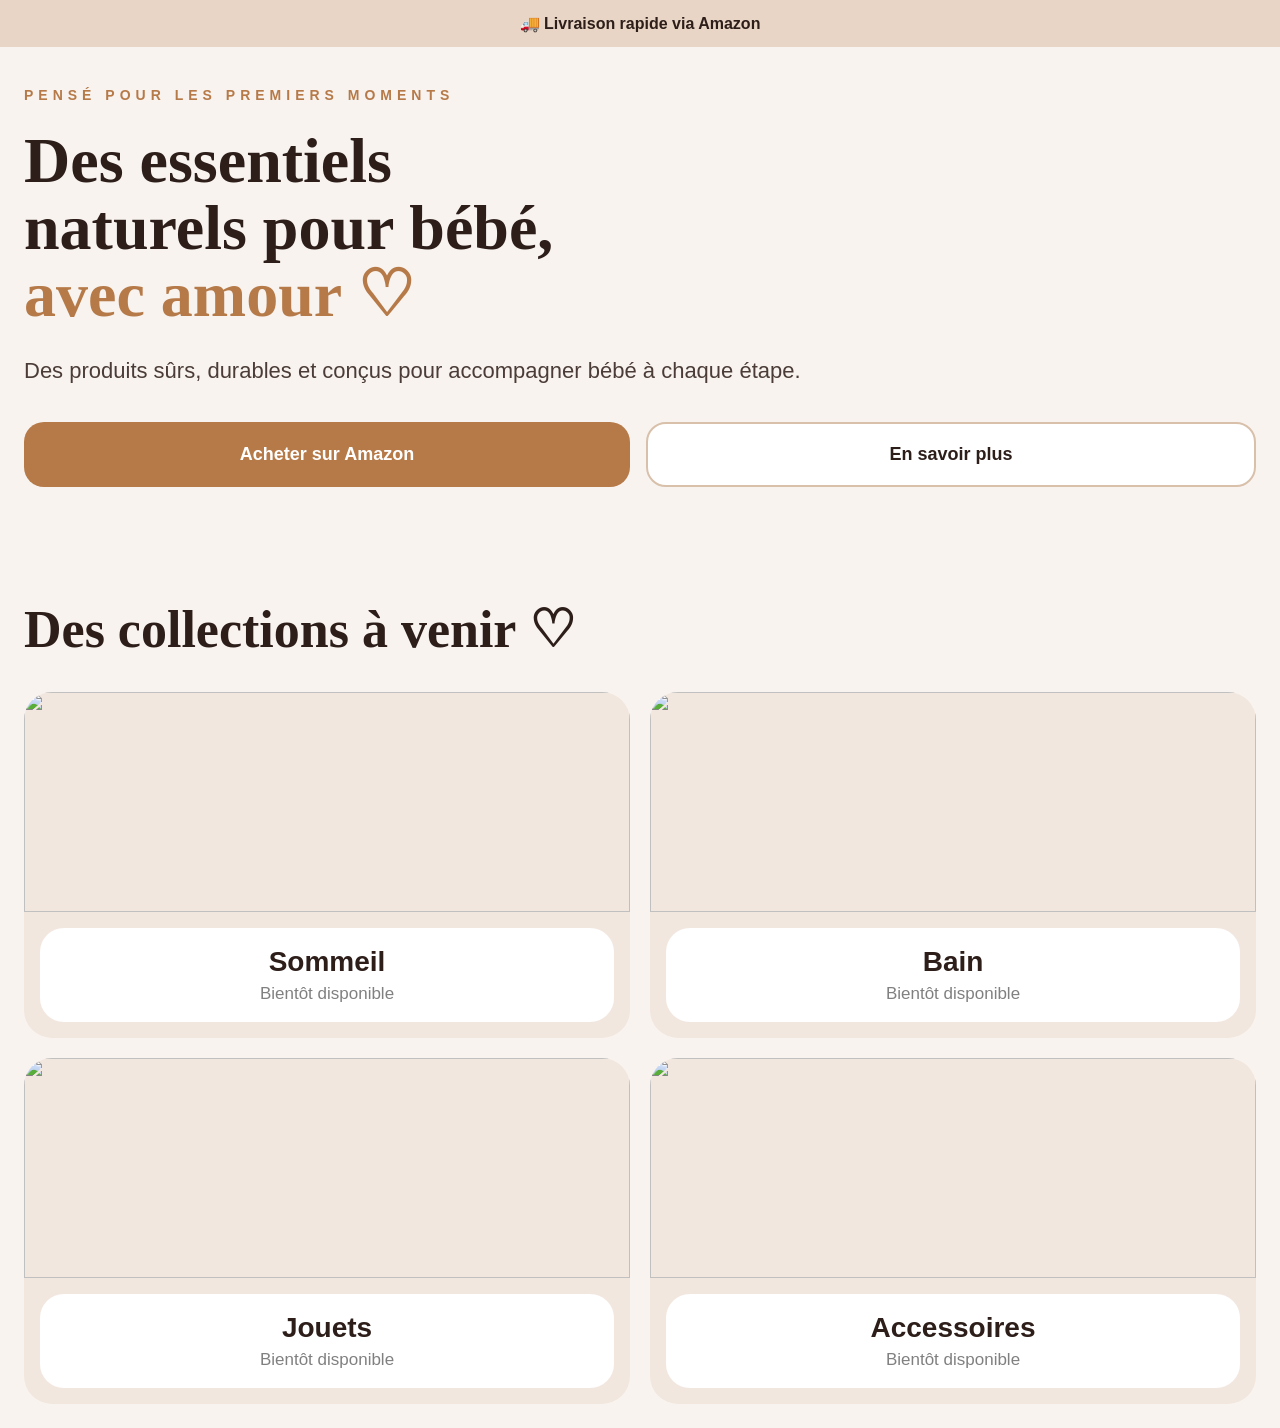
==== index.html @ ac050f86 "Add files via upload" ====
<!DOCTYPE html>
<html lang="fr">
<head>
  <meta charset="UTF-8" />
  <meta name="viewport" content="width=device-width, initial-scale=1.0"/>
  <title>Amas Baby</title>
  <link rel="stylesheet" href="style.css">
</head>

<body>

<div class="topbar">
  🚚 Livraison rapide via Amazon
</div>

<section class="hero">

  <p class="subtitle">
    PENSÉ POUR LES PREMIERS MOMENTS
  </p>

  <h1>
    Des essentiels<br>
    naturels pour bébé,<br>
    <span>avec amour ♡</span>
  </h1>

  <p class="description">
    Des produits sûrs, durables et conçus pour accompagner bébé à chaque étape.
  </p>

  <div class="buttons">
    <button class="primary">
      Acheter sur Amazon
    </button>

    <button class="secondary">
      En savoir plus
    </button>
  </div>

</section>

<section class="collections">

  <h2>Des collections à venir ♡</h2>

  <div class="grid">

    <div class="card">
      <img src="https://images.unsplash.com/photo-1515488042361-ee00e0ddd4e4?q=80&w=1200&auto=format&fit=crop">
      <div class="overlay">
        <h3>Sommeil</h3>
        <p>Bientôt disponible</p>
      </div>
    </div>

    <div class="card">
      <img src="https://images.unsplash.com/photo-1515377905703-c4788e51af15?q=80&w=1200&auto=format&fit=crop">
      <div class="overlay">
        <h3>Bain</h3>
        <p>Bientôt disponible</p>
      </div>
    </div>

    <div class="card">
      <img src="https://images.unsplash.com/photo-1545558014-8692077e9b5c?q=80&w=1200&auto=format&fit=crop">
      <div class="overlay">
        <h3>Jouets</h3>
        <p>Bientôt disponible</p>
      </div>
    </div>

    <div class="card">
      <img src="https://images.unsplash.com/photo-1522771930-78848d9293e8?q=80&w=1200&auto=format&fit=crop">
      <div class="overlay">
        <h3>Accessoires</h3>
        <p>Bientôt disponible</p>
      </div>
    </div>

  </div>

</section>

<script src="script.js"></script>

</body>
</html>
---- style.css ----
*{
  margin:0;
  padding:0;
  box-sizing:border-box;
}

body{
  background:#f8f3ef;
  color:#2d1e1a;
  font-family:Arial, sans-serif;
}

.topbar{
  background:#e8d5c5;
  text-align:center;
  padding:14px;
  font-size:16px;
  font-weight:600;
}

.hero{
  padding:40px 24px;
}

.subtitle{
  letter-spacing:5px;
  color:#b67a49;
  font-size:14px;
  font-weight:700;
  margin-bottom:24px;
}

h1{
  font-family:Georgia, serif;
  font-size:64px;
  line-height:1.05;
  margin-bottom:24px;
}

h1 span{
  color:#b67a49;
}

.description{
  font-size:22px;
  line-height:1.6;
  margin-bottom:34px;
  color:#4b3c37;
}

.buttons{
  display:flex;
  gap:16px;
  margin-bottom:50px;
}

button{
  flex:1;
  padding:20px;
  border:none;
  border-radius:20px;
  font-size:18px;
  font-weight:700;
}

.primary{
  background:#b67a49;
  color:white;
}

.secondary{
  background:white;
  border:2px solid #d8c0ab;
  color:#2d1e1a;
}

.collections{
  padding:24px;
}

.collections h2{
  font-family:Georgia, serif;
  font-size:52px;
  line-height:1.1;
  margin-bottom:34px;
}

.grid{
  display:grid;
  grid-template-columns:1fr 1fr;
  gap:20px;
}

.card{
  background:#f2e7df;
  border-radius:28px;
  overflow:hidden;
}

.card img{
  width:100%;
  height:220px;
  object-fit:cover;
  display:block;
}

.overlay{
  background:white;
  margin:16px;
  border-radius:24px;
  padding:18px;
  text-align:center;
}

.overlay h3{
  font-size:28px;
  margin-bottom:6px;
}

.overlay p{
  color:gray;
  font-size:17px;
}

@media(max-width:768px){

  h1{
    font-size:48px;
  }

  .collections h2{
    font-size:42px;
  }

  .description{
    font-size:18px;
  }

  .card img{
    height:170px;
  }

  .overlay h3{
    font-size:22px;
  }

}
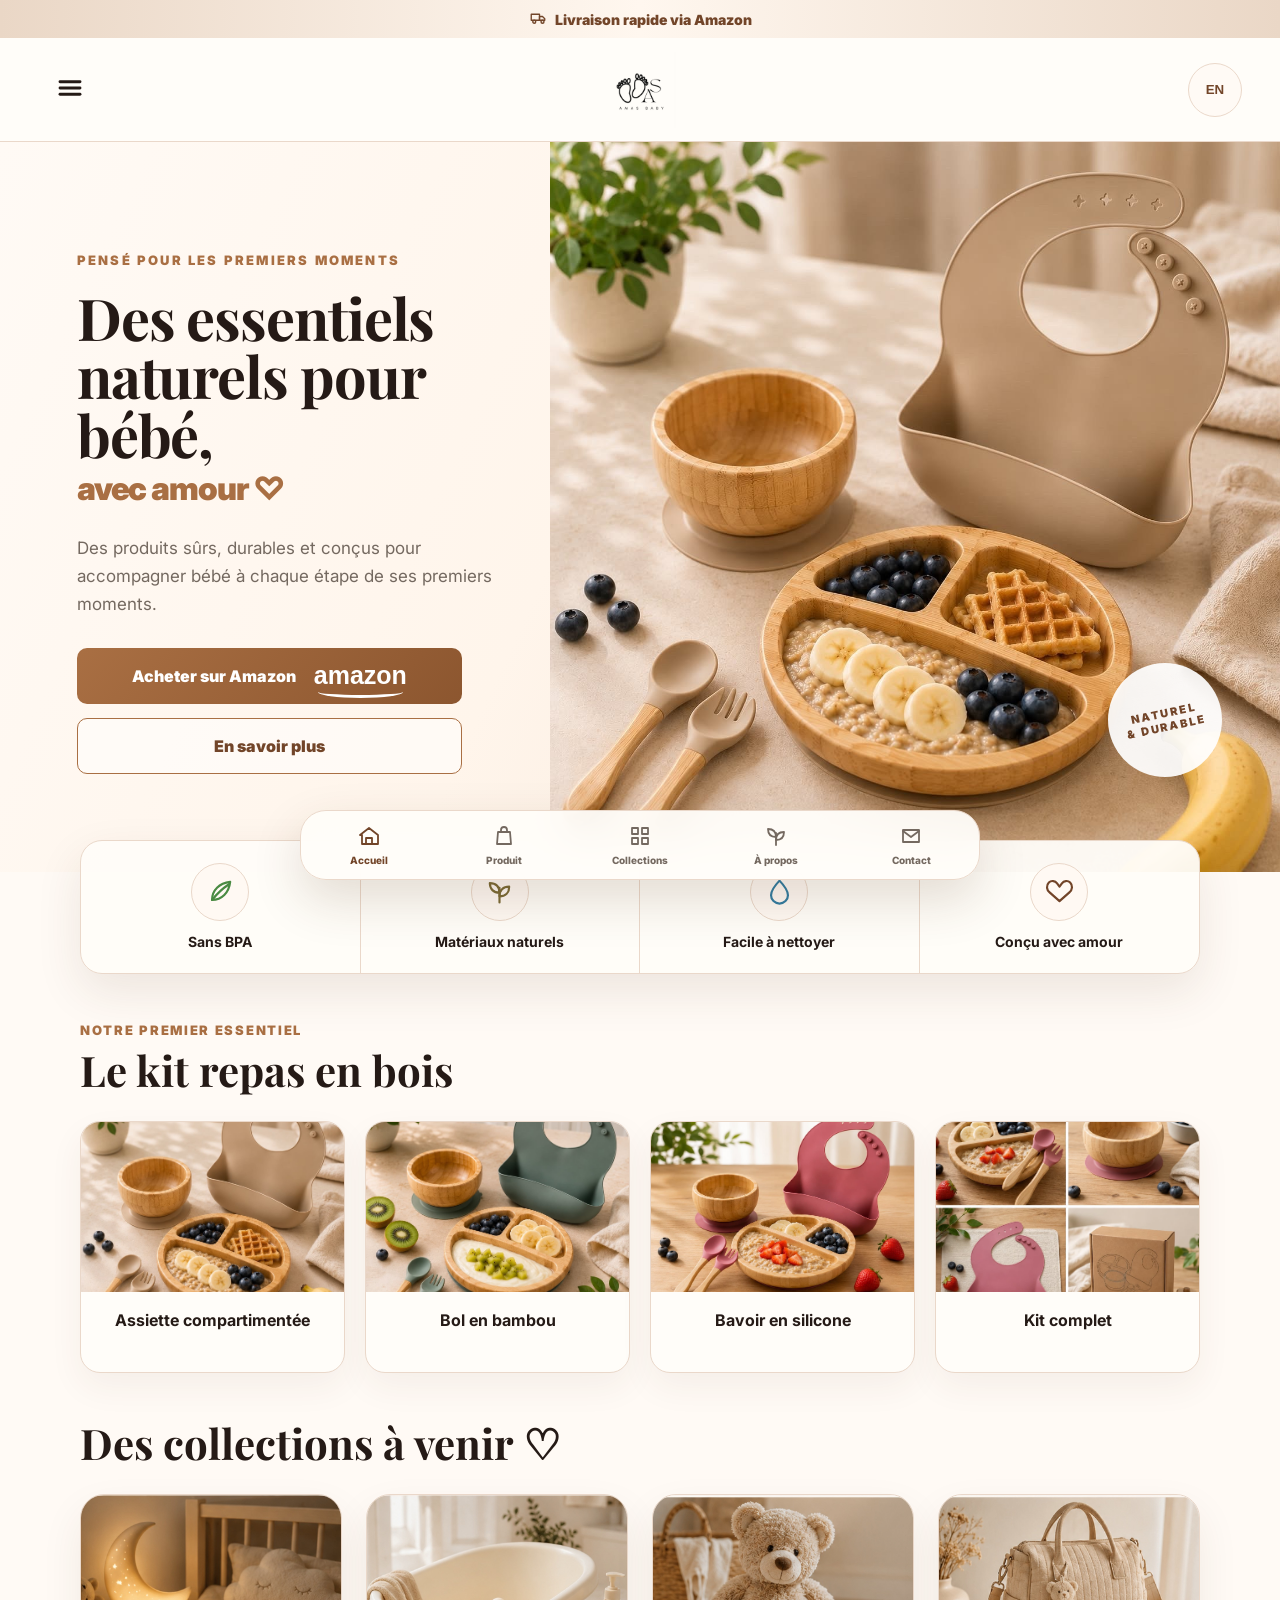
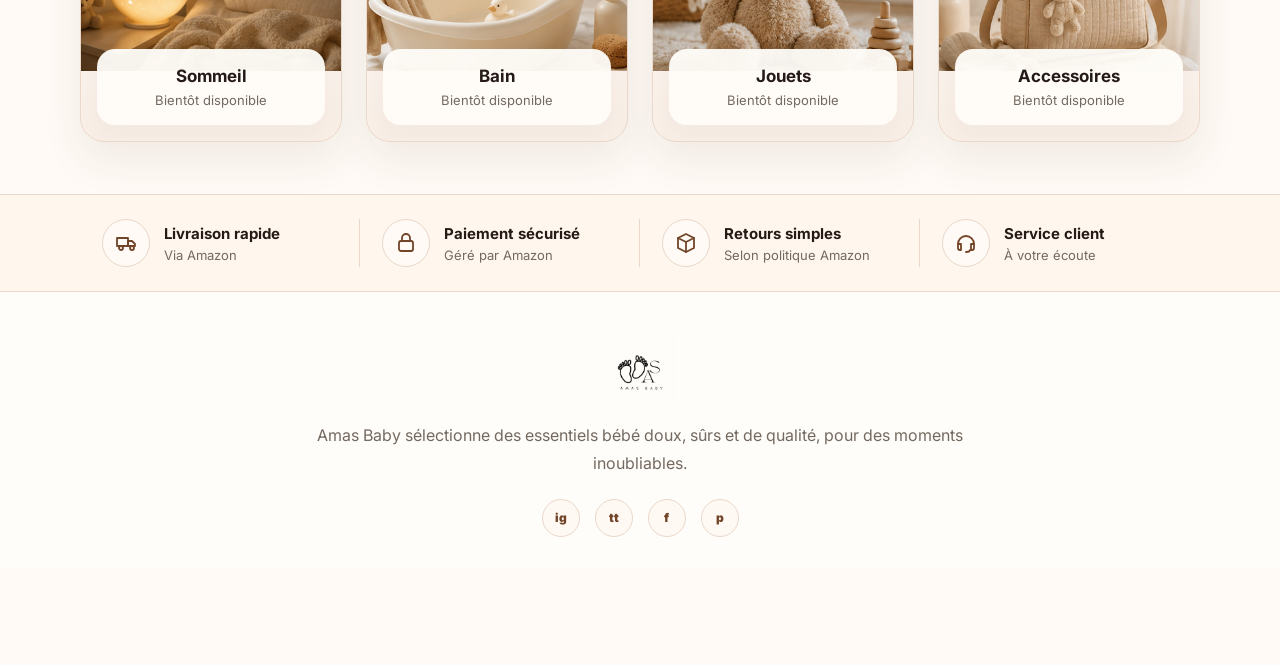
==== commit bc995aa4: "Add files via upload" ====
--- a/index.html
+++ b/index.html
@@ -2,88 +2,169 @@
 <html lang="fr">
 <head>
   <meta charset="UTF-8" />
-  <meta name="viewport" content="width=device-width, initial-scale=1.0"/>
-  <title>Amas Baby</title>
-  <link rel="stylesheet" href="style.css">
+  <meta name="viewport" content="width=device-width, initial-scale=1.0" />
+  <title>Amas Baby | Essentiels bébé naturels</title>
+  <meta name="description" content="Amas Baby sélectionne des essentiels bébé doux, sûrs et de qualité." />
+  <link rel="stylesheet" href="style.css" />
 </head>
+<body id="home">
 
-<body>
+  <div class="announcement">
+    <span class="lineIcon" aria-hidden="true">
+      <svg viewBox="0 0 24 24"><path d="M3 7h11v8H3z"/><path d="M14 10h4l3 3v2h-7z"/><circle cx="7" cy="17" r="2"/><circle cx="18" cy="17" r="2"/></svg>
+    </span>
+    Livraison rapide via Amazon
+  </div>
 
-<div class="topbar">
-  🚚 Livraison rapide via Amazon
-</div>
-
-<section class="hero">
-
-  <p class="subtitle">
-    PENSÉ POUR LES PREMIERS MOMENTS
-  </p>
-
-  <h1>
-    Des essentiels<br>
-    naturels pour bébé,<br>
-    <span>avec amour ♡</span>
-  </h1>
-
-  <p class="description">
-    Des produits sûrs, durables et conçus pour accompagner bébé à chaque étape.
-  </p>
-
-  <div class="buttons">
-    <button class="primary">
-      Acheter sur Amazon
+  <header class="siteHeader">
+    <button class="menuBtn" aria-label="Menu">
+      <svg viewBox="0 0 24 24"><path d="M4 7h16"/><path d="M4 12h16"/><path d="M4 17h16"/></svg>
     </button>
 
-    <button class="secondary">
-      En savoir plus
-    </button>
-  </div>
+    <a href="#home" class="logoLink" aria-label="Amas Baby accueil">
+      <img src="logo.png" alt="Amas Baby" />
+    </a>
 
-</section>
+    <button class="langBtn" type="button">EN</button>
+  </header>
 
-<section class="collections">
+  <main>
+    <section class="hero">
+      <div class="heroCopy">
+        <p class="eyebrow">Pensé pour les premiers moments</p>
+        <h1>Des essentiels<br>naturels pour bébé,<br><span>avec amour ♡</span></h1>
+        <p class="heroText">Des produits sûrs, durables et conçus pour accompagner bébé à chaque étape de ses premiers moments.</p>
 
-  <h2>Des collections à venir ♡</h2>
+        <div class="actions">
+          <a class="amazonBtn" href="https://www.amazon.ca/" target="_blank" rel="noreferrer">
+            <span>Acheter sur Amazon</span>
+            <span class="amazonWord">amazon</span>
+          </a>
+          <a class="outlineBtn" href="#collections">En savoir plus</a>
+        </div>
+      </div>
 
-  <div class="grid">
+      <div class="heroImage">
+        <img src="hero.jpg" alt="Kit repas bébé naturel" />
+        <div class="badge">Naturel<br>& Durable</div>
+      </div>
+    </section>
 
-    <div class="card">
-      <img src="https://images.unsplash.com/photo-1515488042361-ee00e0ddd4e4?q=80&w=1200&auto=format&fit=crop">
-      <div class="overlay">
-        <h3>Sommeil</h3>
-        <p>Bientôt disponible</p>
+    <section class="features" aria-label="Avantages">
+      <article>
+        <span class="roundIcon leaf"><svg viewBox="0 0 24 24"><path d="M20 4C11 5 5 11 5 19c8 0 14-6 15-15Z"/><path d="M5 19c4-5 8-9 14-13"/></svg></span>
+        <strong>Sans BPA</strong>
+      </article>
+      <article>
+        <span class="roundIcon sprout"><svg viewBox="0 0 24 24"><path d="M12 21V9"/><path d="M12 13c-5 0-8-3-8-8 5 0 8 3 8 8Z"/><path d="M12 16c5 0 8-3 8-8-5 0-8 3-8 8Z"/></svg></span>
+        <strong>Matériaux naturels</strong>
+      </article>
+      <article>
+        <span class="roundIcon drop"><svg viewBox="0 0 24 24"><path d="M12 3s7 7.4 7 12a7 7 0 1 1-14 0c0-4.6 7-12 7-12Z"/></svg></span>
+        <strong>Facile à nettoyer</strong>
+      </article>
+      <article>
+        <span class="roundIcon heart"><svg viewBox="0 0 24 24"><path d="M20.8 4.6c-2-2-5.2-1.5-6.8.7L12 8l-2-2.7c-1.6-2.2-4.8-2.7-6.8-.7-2.3 2.3-2 6 .6 8.1L12 20l8.2-7.3c2.6-2.2 2.9-5.8.6-8.1Z"/></svg></span>
+        <strong>Conçu avec amour</strong>
+      </article>
+    </section>
+
+    <section id="product" class="productSection">
+      <p class="sectionKicker">Notre premier essentiel</p>
+      <h2>Le kit repas en bois</h2>
+
+      <div class="productRail">
+        <article class="productCard">
+          <img src="product-plate.jpg" alt="Assiette compartimentée" />
+          <h3>Assiette compartimentée</h3>
+        </article>
+        <article class="productCard">
+          <img src="product-bowl.jpg" alt="Bol en bambou" />
+          <h3>Bol en bambou</h3>
+        </article>
+        <article class="productCard">
+          <img src="product-bib.jpg" alt="Bavoir en silicone" />
+          <h3>Bavoir en silicone</h3>
+        </article>
+        <article class="productCard">
+          <img src="product-kit.jpg" alt="Kit complet" />
+          <h3>Kit complet</h3>
+        </article>
       </div>
-    </div>
+    </section>
 
-    <div class="card">
-      <img src="https://images.unsplash.com/photo-1515377905703-c4788e51af15?q=80&w=1200&auto=format&fit=crop">
-      <div class="overlay">
-        <h3>Bain</h3>
-        <p>Bientôt disponible</p>
+    <section id="collections" class="collections">
+      <h2>Des collections à venir ♡</h2>
+
+      <div class="collectionGrid">
+        <article class="collectionCard">
+          <img src="collection-sleep.jpg" alt="Collection sommeil" />
+          <div class="collectionLabel">
+            <h3>Sommeil</h3>
+            <p>Bientôt disponible</p>
+          </div>
+        </article>
+
+        <article class="collectionCard">
+          <img src="collection-bath.jpg" alt="Collection bain" />
+          <div class="collectionLabel">
+            <h3>Bain</h3>
+            <p>Bientôt disponible</p>
+          </div>
+        </article>
+
+        <article class="collectionCard">
+          <img src="collection-toys.jpg" alt="Collection jouets" />
+          <div class="collectionLabel">
+            <h3>Jouets</h3>
+            <p>Bientôt disponible</p>
+          </div>
+        </article>
+
+        <article class="collectionCard">
+          <img src="collection-accessories.jpg" alt="Collection accessoires" />
+          <div class="collectionLabel">
+            <h3>Accessoires</h3>
+            <p>Bientôt disponible</p>
+          </div>
+        </article>
       </div>
-    </div>
+    </section>
 
-    <div class="card">
-      <img src="https://images.unsplash.com/photo-1545558014-8692077e9b5c?q=80&w=1200&auto=format&fit=crop">
-      <div class="overlay">
-        <h3>Jouets</h3>
-        <p>Bientôt disponible</p>
-      </div>
-    </div>
+    <section id="about" class="trustBand">
+      <article>
+        <span><svg viewBox="0 0 24 24"><path d="M3 7h11v8H3z"/><path d="M14 10h4l3 3v2h-7z"/><circle cx="7" cy="17" r="2"/><circle cx="18" cy="17" r="2"/></svg></span>
+        <div><h3>Livraison rapide</h3><p>Via Amazon</p></div>
+      </article>
+      <article>
+        <span><svg viewBox="0 0 24 24"><rect x="5" y="10" width="14" height="10" rx="2"/><path d="M8 10V7a4 4 0 0 1 8 0v3"/></svg></span>
+        <div><h3>Paiement sécurisé</h3><p>Géré par Amazon</p></div>
+      </article>
+      <article>
+        <span><svg viewBox="0 0 24 24"><path d="m12 3 8 4-8 4-8-4 8-4Z"/><path d="M4 7v10l8 4 8-4V7"/><path d="M12 11v10"/></svg></span>
+        <div><h3>Retours simples</h3><p>Selon politique Amazon</p></div>
+      </article>
+      <article>
+        <span><svg viewBox="0 0 24 24"><path d="M4 13a8 8 0 0 1 16 0"/><path d="M4 13v4a2 2 0 0 0 2 2h1v-6H4Z"/><path d="M20 13v4a2 2 0 0 1-2 2h-1v-6h3Z"/><path d="M16 19c0 1-1.5 2-4 2"/></svg></span>
+        <div><h3>Service client</h3><p>À votre écoute</p></div>
+      </article>
+    </section>
+  </main>
 
-    <div class="card">
-      <img src="https://images.unsplash.com/photo-1522771930-78848d9293e8?q=80&w=1200&auto=format&fit=crop">
-      <div class="overlay">
-        <h3>Accessoires</h3>
-        <p>Bientôt disponible</p>
-      </div>
-    </div>
+  <footer id="contact" class="footer">
+    <a href="#home"><img src="logo.png" alt="Amas Baby" /></a>
+    <p>Amas Baby sélectionne des essentiels bébé doux, sûrs et de qualité, pour des moments inoubliables.</p>
+    <div class="socials"><span>ig</span><span>tt</span><span>f</span><span>p</span></div>
+  </footer>
 
-  </div>
+  <nav class="bottomNav" aria-label="Navigation mobile">
+    <a href="#home" class="active"><svg viewBox="0 0 24 24"><path d="M3 11 12 4l9 7v9H5v-9Z"/><path d="M9 20v-6h6v6"/></svg><small>Accueil</small></a>
+    <a href="#product"><svg viewBox="0 0 24 24"><path d="M6 8h12l1 12H5L6 8Z"/><path d="M9 8V6a3 3 0 0 1 6 0v2"/></svg><small>Produit</small></a>
+    <a href="#collections"><svg viewBox="0 0 24 24"><rect x="4" y="4" width="6" height="6"/><rect x="14" y="4" width="6" height="6"/><rect x="4" y="14" width="6" height="6"/><rect x="14" y="14" width="6" height="6"/></svg><small>Collections</small></a>
+    <a href="#about"><svg viewBox="0 0 24 24"><path d="M12 21V9"/><path d="M12 13c-5 0-8-3-8-8 5 0 8 3 8 8Z"/><path d="M12 16c5 0 8-3 8-8-5 0-8 3-8 8Z"/></svg><small>À propos</small></a>
+    <a href="#contact"><svg viewBox="0 0 24 24"><path d="M4 6h16v12H4z"/><path d="m4 7 8 6 8-6"/></svg><small>Contact</small></a>
+  </nav>
 
-</section>
-
-<script src="script.js"></script>
-
+  <script src="script.js"></script>
 </body>
 </html>
--- a/style.css
+++ b/style.css
@@ -1,147 +1,429 @@
-*{
+@import url('https://fonts.googleapis.com/css2?family=Inter:wght@400;500;600;700;800;900&family=Playfair+Display:wght@700;800&display=swap');
+
+:root{
+  --bg:#fffaf5;
+  --cream:#fffdf9;
+  --cream2:#f7ede5;
+  --line:#ead8ca;
+  --brown:#a96f43;
+  --brown2:#724529;
+  --text:#251a16;
+  --muted:#746960;
+  --shadow:0 18px 46px rgba(80,47,26,.10);
+}
+
+*{box-sizing:border-box}
+html{scroll-behavior:smooth}
+body{
   margin:0;
-  padding:0;
-  box-sizing:border-box;
-}
-
-body{
-  background:#f8f3ef;
-  color:#2d1e1a;
-  font-family:Arial, sans-serif;
-}
-
-.topbar{
-  background:#e8d5c5;
-  text-align:center;
-  padding:14px;
-  font-size:16px;
-  font-weight:600;
+  background:var(--bg);
+  color:var(--text);
+  font-family:Inter,system-ui,-apple-system,sans-serif;
+  padding-bottom:98px;
+}
+a{text-decoration:none;color:inherit}
+img{max-width:100%;display:block}
+svg{width:24px;height:24px;fill:none;stroke:currentColor;stroke-width:1.8;stroke-linecap:round;stroke-linejoin:round}
+
+.announcement{
+  height:38px;
+  display:flex;
+  justify-content:center;
+  align-items:center;
+  gap:8px;
+  background:linear-gradient(90deg,#ead7c6,#fff7ef,#ead7c6);
+  color:var(--brown2);
+  font-weight:900;
+  font-size:14px;
+}
+.announcement svg{width:18px;height:18px}
+
+.siteHeader{
+  height:104px;
+  display:grid;
+  grid-template-columns:64px 1fr 64px;
+  align-items:center;
+  padding:0 38px;
+  background:rgba(255,253,249,.96);
+  border-bottom:1px solid var(--line);
+  position:sticky;
+  top:0;
+  z-index:20;
+  backdrop-filter:blur(14px);
+}
+.menuBtn,.langBtn{background:transparent;border:0;color:var(--text)}
+.menuBtn svg{width:30px;height:30px;stroke-width:2.3}
+.logoLink{display:flex;justify-content:center;align-items:center}
+.logoLink img{width:128px;height:76px;object-fit:contain;mix-blend-mode:multiply}
+.langBtn{
+  justify-self:end;
+  width:54px;height:54px;
+  border:1px solid var(--line);
+  border-radius:999px;
+  background:#fffaf5;
+  color:var(--brown2);
+  font-weight:900;
 }
 
 .hero{
-  padding:40px 24px;
-}
-
-.subtitle{
-  letter-spacing:5px;
-  color:#b67a49;
-  font-size:14px;
-  font-weight:700;
-  margin-bottom:24px;
-}
-
+  display:grid;
+  grid-template-columns:minmax(320px,43%) 1fr;
+  min-height:625px;
+  overflow:hidden;
+  background:linear-gradient(115deg,#fffaf5 0%,#fff5eb 46%,#f2dfcf 100%);
+}
+.heroCopy{
+  padding:72px 42px 60px min(6vw,80px);
+  display:flex;
+  flex-direction:column;
+  justify-content:center;
+}
+.eyebrow{
+  margin:0 0 20px;
+  color:var(--brown);
+  text-transform:uppercase;
+  letter-spacing:2.2px;
+  font-size:13px;
+  font-weight:900;
+}
 h1{
-  font-family:Georgia, serif;
-  font-size:64px;
+  margin:0;
+  font-family:"Playfair Display",Georgia,serif;
+  font-size:clamp(42px,4.5vw,66px);
+  line-height:1.02;
+  letter-spacing:-1.1px;
+}
+h1 span{
+  display:block;
+  margin-top:8px;
+  color:var(--brown);
+  font-family:Inter,system-ui,sans-serif;
+  font-size:.56em;
   line-height:1.05;
-  margin-bottom:24px;
-}
-
-h1 span{
-  color:#b67a49;
-}
-
-.description{
-  font-size:22px;
-  line-height:1.6;
-  margin-bottom:34px;
-  color:#4b3c37;
-}
-
-.buttons{
+  font-weight:900;
+}
+.heroText{
+  margin:28px 0 30px;
+  max-width:475px;
+  color:var(--muted);
+  font-size:17px;
+  line-height:1.65;
+}
+.actions{display:grid;gap:14px;max-width:385px}
+.amazonBtn,.outlineBtn{
+  height:56px;
+  border-radius:10px;
   display:flex;
-  gap:16px;
-  margin-bottom:50px;
-}
-
-button{
-  flex:1;
-  padding:20px;
-  border:none;
+  align-items:center;
+  justify-content:center;
+  font-weight:900;
+}
+.amazonBtn{
+  color:white;
+  background:linear-gradient(135deg,var(--brown),#8c562f);
+  gap:18px;
+}
+.amazonWord{
+  font-size:25px;
+  font-family:Arial,sans-serif;
+  position:relative;
+}
+.amazonWord:after{
+  content:"";
+  position:absolute;
+  left:4px;right:4px;bottom:-8px;
+  height:9px;
+  border-bottom:3px solid white;
+  border-radius:0 0 100% 100%;
+}
+.outlineBtn{border:1.5px solid var(--brown);background:rgba(255,255,255,.50);color:var(--brown2)}
+.heroImage{position:relative;min-height:625px}
+.heroImage img{width:100%;height:100%;object-fit:cover}
+.badge{
+  position:absolute;right:8%;bottom:13%;
+  width:114px;height:114px;
+  border-radius:50%;
+  background:rgba(255,255,255,.92);
+  display:grid;place-items:center;
+  text-align:center;
+  color:var(--brown2);
+  text-transform:uppercase;
+  letter-spacing:2px;
+  font-size:11px;font-weight:900;
+  transform:rotate(-12deg);
+}
+
+.features{
+  width:min(1120px,calc(100% - 44px));
+  margin:-32px auto 40px;
+  position:relative;
+  z-index:3;
+  display:grid;
+  grid-template-columns:repeat(4,1fr);
+  background:rgba(255,253,249,.94);
+  border:1px solid var(--line);
+  border-radius:22px;
+  overflow:hidden;
+  box-shadow:var(--shadow);
+}
+.features article{
+  padding:22px 12px;
+  text-align:center;
+  border-right:1px solid var(--line);
+}
+.features article:last-child{border-right:0}
+.roundIcon{
+  width:58px;height:58px;margin:0 auto 10px;
+  border-radius:50%;
+  display:grid;place-items:center;
+  border:1px solid var(--line);
+  color:var(--brown2);
+  background:#fff9f3;
+}
+.roundIcon svg{width:29px;height:29px}
+.leaf{color:#4a8b43}.sprout{color:#7b6b37}.drop{color:#327da2}.heart{color:var(--brown2)}
+.features strong{font-size:14px}
+
+.productSection,.collections{
+  width:min(1120px,calc(100% - 44px));
+  margin:48px auto 0;
+}
+.sectionKicker{
+  margin:0 0 10px;
+  color:var(--brown);
+  text-transform:uppercase;
+  letter-spacing:1.7px;
+  font-weight:900;
+  font-size:13px;
+}
+.productSection h2,.collections h2{
+  margin:0 0 28px;
+  font-family:"Playfair Display",Georgia,serif;
+  font-size:clamp(32px,4vw,42px);
+  line-height:1.08;
+}
+.productRail{
+  display:grid;
+  grid-template-columns:repeat(4,1fr);
+  gap:20px;
+}
+.productCard{
+  background:var(--cream);
+  border:1px solid var(--line);
   border-radius:20px;
-  font-size:18px;
-  font-weight:700;
-}
-
-.primary{
-  background:#b67a49;
-  color:white;
-}
-
-.secondary{
-  background:white;
-  border:2px solid #d8c0ab;
-  color:#2d1e1a;
-}
-
-.collections{
-  padding:24px;
-}
-
-.collections h2{
-  font-family:Georgia, serif;
-  font-size:52px;
-  line-height:1.1;
-  margin-bottom:34px;
-}
-
-.grid{
-  display:grid;
-  grid-template-columns:1fr 1fr;
-  gap:20px;
-}
-
-.card{
-  background:#f2e7df;
-  border-radius:28px;
   overflow:hidden;
-}
-
-.card img{
+  box-shadow:0 14px 34px rgba(80,47,26,.06);
+  text-align:center;
+}
+.productCard img{width:100%;height:170px;object-fit:cover}
+.productCard h3{font-size:16px;margin:18px 12px 20px;min-height:42px}
+
+.collectionGrid{
+  display:grid;
+  grid-template-columns:repeat(4,1fr);
+  gap:24px;
+}
+.collectionCard{
+  background:linear-gradient(180deg,#fffaf4,#f8eee6);
+  border:1px solid var(--line);
+  border-radius:24px;
+  overflow:hidden;
+  box-shadow:0 18px 42px rgba(80,47,26,.08);
+}
+.collectionCard img{
   width:100%;
-  height:220px;
+  height:176px;
   object-fit:cover;
-  display:block;
-}
-
-.overlay{
-  background:white;
-  margin:16px;
-  border-radius:24px;
-  padding:18px;
-  text-align:center;
-}
-
-.overlay h3{
-  font-size:28px;
-  margin-bottom:6px;
-}
-
-.overlay p{
-  color:gray;
-  font-size:17px;
-}
-
-@media(max-width:768px){
-
-  h1{
-    font-size:48px;
-  }
-
-  .collections h2{
-    font-size:42px;
-  }
-
-  .description{
-    font-size:18px;
-  }
-
-  .card img{
-    height:170px;
-  }
-
-  .overlay h3{
-    font-size:22px;
-  }
-
-}
+}
+.collectionLabel{
+  margin:-22px 16px 16px;
+  position:relative;
+  z-index:2;
+  background:rgba(255,253,249,.95);
+  border-radius:18px;
+  padding:17px 10px;
+  text-align:center;
+  box-shadow:0 8px 24px rgba(80,47,26,.04);
+}
+.collectionLabel h3{margin:0 0 6px;font-size:17px}
+.collectionLabel p{margin:0;color:var(--muted);font-size:13px}
+
+.trustBand{
+  margin:52px auto 0;
+  width:100%;
+  padding:24px max(24px,calc((100% - 1120px)/2));
+  background:#fff6ee;
+  border-top:1px solid var(--line);
+  border-bottom:1px solid var(--line);
+  display:grid;
+  grid-template-columns:repeat(4,1fr);
+}
+.trustBand article{
+  display:flex;
+  gap:14px;
+  align-items:center;
+  padding:0 22px;
+  border-right:1px solid var(--line);
+}
+.trustBand article:last-child{border-right:0}
+.trustBand span{
+  width:48px;height:48px;
+  border-radius:50%;
+  display:grid;place-items:center;
+  background:#fffaf5;
+  border:1px solid var(--line);
+  color:var(--brown2);
+  flex:0 0 auto;
+}
+.trustBand h3{font-size:15px;margin:0 0 4px}
+.trustBand p{font-size:13px;margin:0;color:var(--muted)}
+
+.footer{
+  background:#fffdf9;
+  padding:42px 22px 30px;
+  text-align:center;
+}
+.footer img{width:120px;height:74px;object-fit:contain;margin:0 auto;mix-blend-mode:multiply}
+.footer p{
+  max-width:690px;
+  margin:14px auto 22px;
+  color:var(--muted);
+  line-height:1.7;
+}
+.socials{display:flex;justify-content:center;gap:15px}
+.socials span{
+  width:38px;height:38px;border-radius:50%;
+  display:grid;place-items:center;
+  border:1px solid var(--line);
+  background:#fff9f3;
+  color:var(--brown2);
+  font-size:12px;font-weight:900;
+}
+
+.bottomNav{
+  position:fixed;
+  z-index:40;
+  left:50%;
+  bottom:18px;
+  transform:translateX(-50%);
+  width:min(92%,680px);
+  height:70px;
+  display:grid;
+  grid-template-columns:repeat(5,1fr);
+  align-items:center;
+  background:rgba(255,253,249,.95);
+  border:1px solid var(--line);
+  border-radius:26px;
+  box-shadow:0 20px 50px rgba(80,47,26,.16);
+  backdrop-filter:blur(18px);
+}
+.bottomNav a{
+  text-align:center;
+  color:var(--muted);
+  font-size:12px;
+  font-weight:800;
+}
+.bottomNav a.active{color:var(--brown2)}
+.bottomNav svg{display:block;margin:0 auto 4px;width:24px;height:24px}
+
+@media(max-width:820px){
+  body{padding-bottom:96px}
+  .announcement{height:38px;font-size:14px}
+  .siteHeader{
+    height:98px;
+    grid-template-columns:52px 1fr 58px;
+    padding:0 24px;
+  }
+  .menuBtn svg{width:32px;height:32px;stroke-width:2.5}
+  .logoLink img{width:132px;height:78px}
+  .langBtn{width:58px;height:58px}
+
+  .hero{
+    display:flex;
+    flex-direction:column;
+    min-height:0;
+  }
+  .heroCopy{
+    order:1;
+    padding:42px 24px 26px;
+  }
+  .eyebrow{font-size:12px;letter-spacing:2.5px}
+  h1{font-size:44px;line-height:1.04}
+  h1 span{font-size:.68em}
+  .heroText{font-size:16px;line-height:1.65;margin:24px 0 26px}
+  .actions{max-width:none}
+  .amazonBtn,.outlineBtn{height:58px;border-radius:12px}
+  .heroImage{order:2;min-height:372px}
+  .heroImage img{height:372px;object-position:center}
+  .badge{width:84px;height:84px;font-size:8px;right:18px;bottom:18px}
+
+  .features{
+    width:calc(100% - 34px);
+    margin:22px auto 40px;
+    grid-template-columns:repeat(4,1fr);
+    border-radius:20px;
+  }
+  .features article{padding:16px 5px}
+  .roundIcon{width:42px;height:42px}
+  .roundIcon svg{width:22px;height:22px}
+  .features strong{font-size:11px;line-height:1.25;display:block}
+
+  .productSection,.collections{
+    width:calc(100% - 36px);
+    margin-top:42px;
+  }
+  .productSection h2,.collections h2{font-size:38px}
+  .productRail{
+    display:flex;
+    gap:14px;
+    overflow-x:auto;
+    scroll-snap-type:x mandatory;
+    padding-bottom:10px;
+  }
+  .productCard{min-width:186px;scroll-snap-align:start}
+  .productCard img{height:128px}
+  .productCard h3{font-size:15px;margin:16px 12px 18px}
+
+  .collectionGrid{
+    grid-template-columns:repeat(2,1fr);
+    gap:14px;
+  }
+  .collectionCard{border-radius:22px}
+  .collectionCard img{height:128px}
+  .collectionLabel{
+    margin:-18px 10px 12px;
+    border-radius:18px;
+    padding:14px 6px;
+  }
+  .collectionLabel h3{font-size:17px}
+  .collectionLabel p{font-size:12px}
+
+  .trustBand{
+    grid-template-columns:repeat(2,1fr);
+    gap:0;
+    padding:24px 18px;
+  }
+  .trustBand article{
+    display:block;
+    text-align:center;
+    padding:18px 8px;
+    border-right:0;
+  }
+  .trustBand span{margin:0 auto 10px}
+  .trustBand h3{font-size:14px}
+  .trustBand p{font-size:13px}
+
+  .footer{padding-bottom:28px}
+  .bottomNav{
+    width:calc(100% - 34px);
+    height:66px;
+    bottom:14px;
+    border-radius:24px;
+  }
+  .bottomNav svg{width:23px;height:23px}
+  .bottomNav a{font-size:11px}
+}
+
+@media(min-width:821px){
+  .bottomNav{bottom:20px}
+}
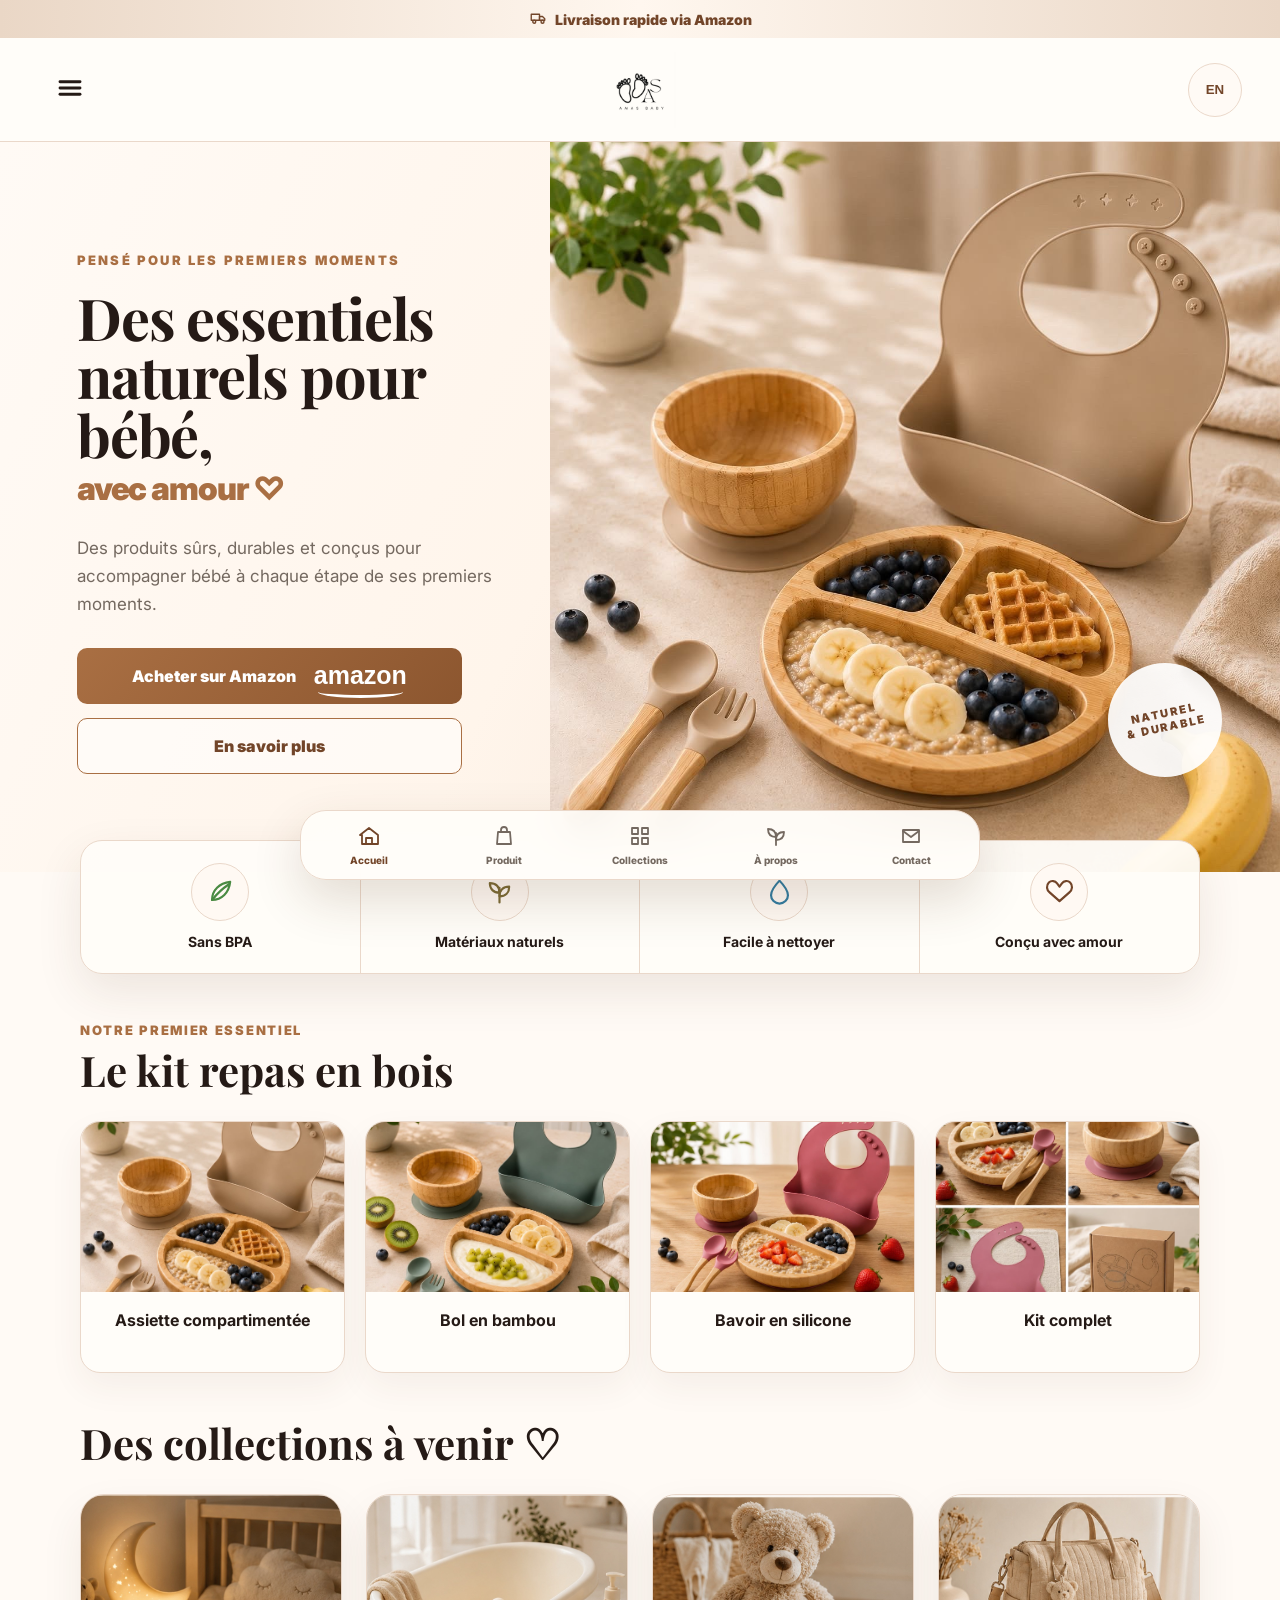
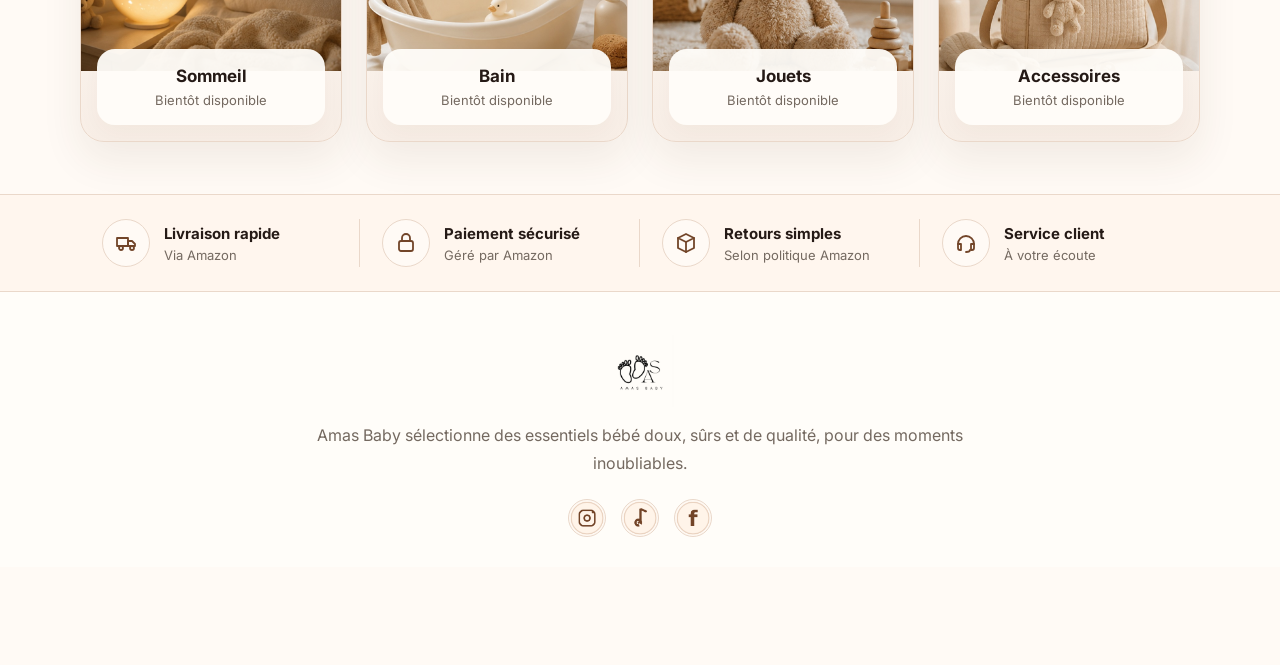
==== commit 3f988dfd: "Add files via upload" ====
--- a/index.html
+++ b/index.html
@@ -154,7 +154,11 @@
   <footer id="contact" class="footer">
     <a href="#home"><img src="logo.png" alt="Amas Baby" /></a>
     <p>Amas Baby sélectionne des essentiels bébé doux, sûrs et de qualité, pour des moments inoubliables.</p>
-    <div class="socials"><span>ig</span><span>tt</span><span>f</span><span>p</span></div>
+    <div class="socials" aria-label="Réseaux sociaux">
+      <a href="#" aria-label="Instagram"><img src="social-instagram.png" alt="Instagram"></a>
+      <a href="#" aria-label="TikTok"><img src="social-tiktok.png" alt="TikTok"></a>
+      <a href="#" aria-label="Facebook"><img src="social-facebook.png" alt="Facebook"></a>
+    </div>
   </footer>
 
   <nav class="bottomNav" aria-label="Navigation mobile">
--- a/style.css
+++ b/style.css
@@ -291,13 +291,18 @@
   line-height:1.7;
 }
 .socials{display:flex;justify-content:center;gap:15px}
-.socials span{
+.socials a{
   width:38px;height:38px;border-radius:50%;
   display:grid;place-items:center;
   border:1px solid var(--line);
   background:#fff9f3;
-  color:var(--brown2);
-  font-size:12px;font-weight:900;
+  overflow:hidden;
+}
+.socials img{
+  width:100%;
+  height:100%;
+  object-fit:contain;
+  display:block;
 }
 
 .bottomNav{
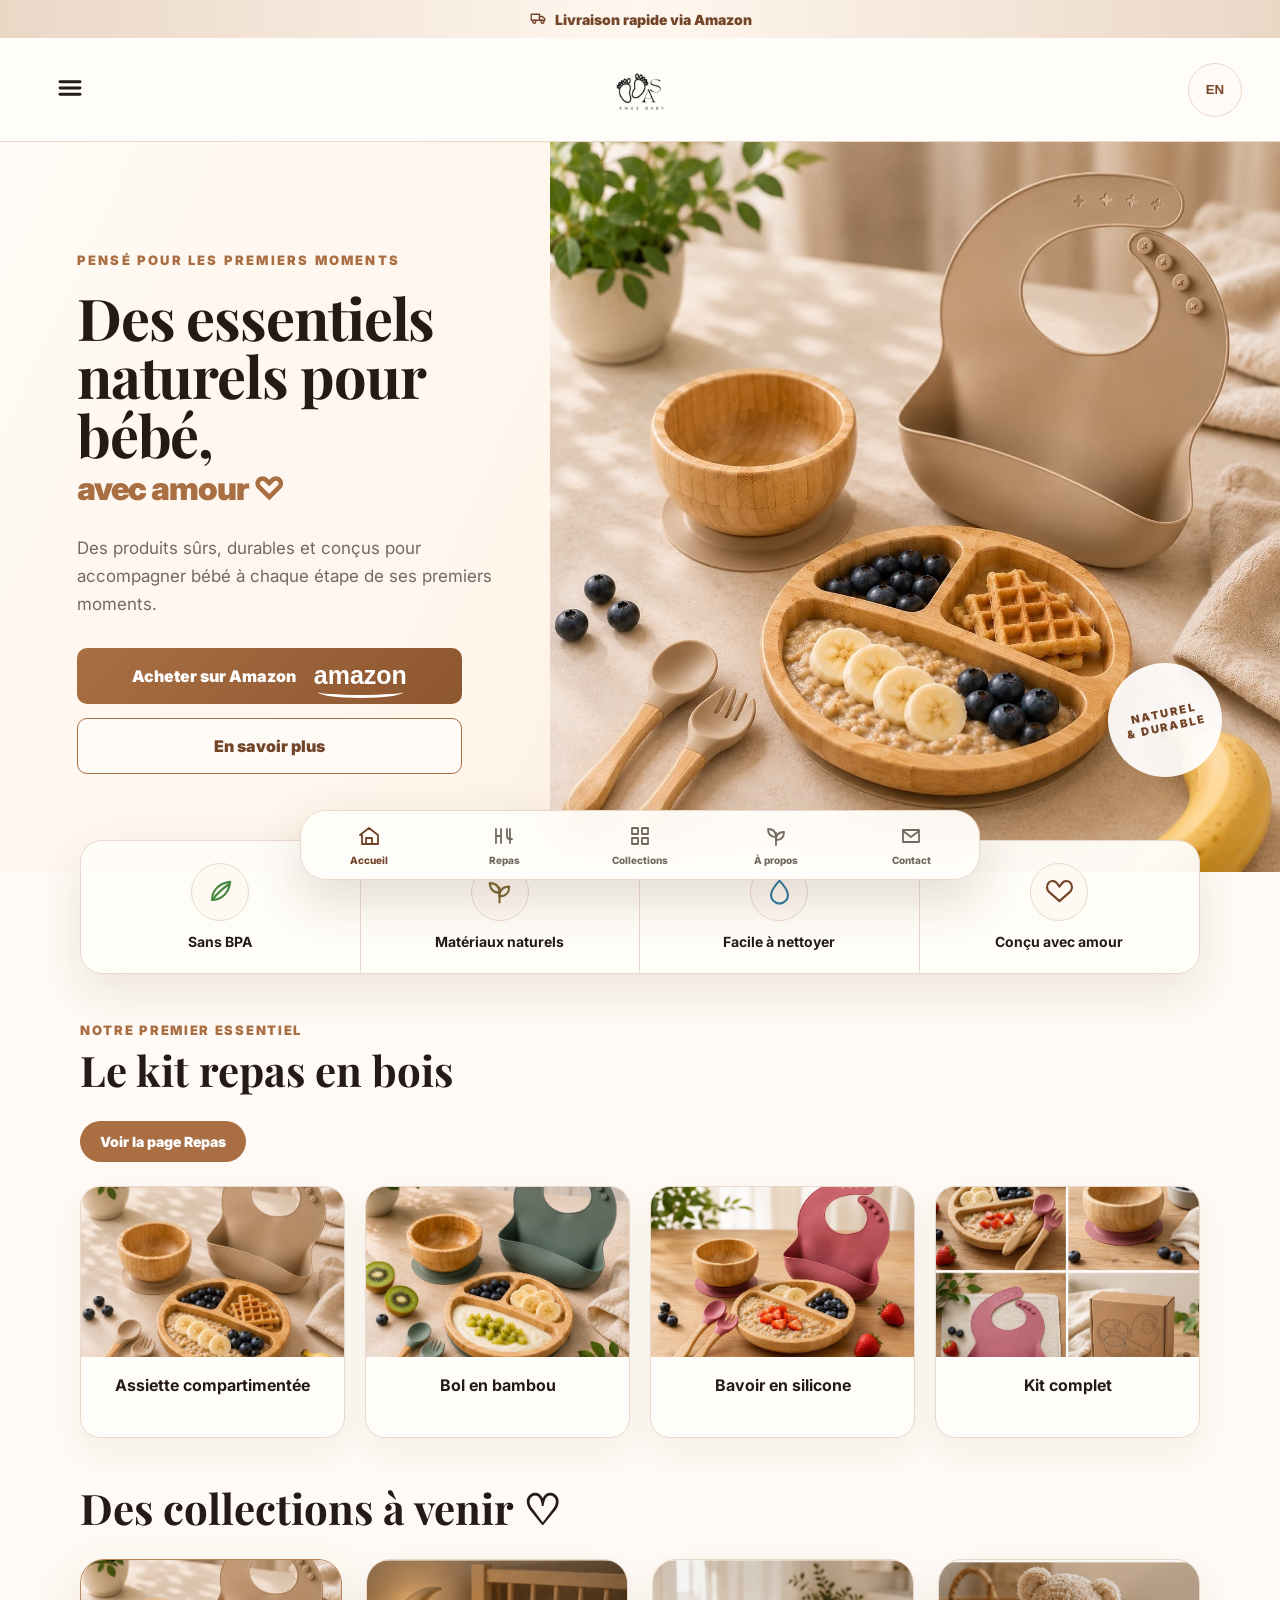
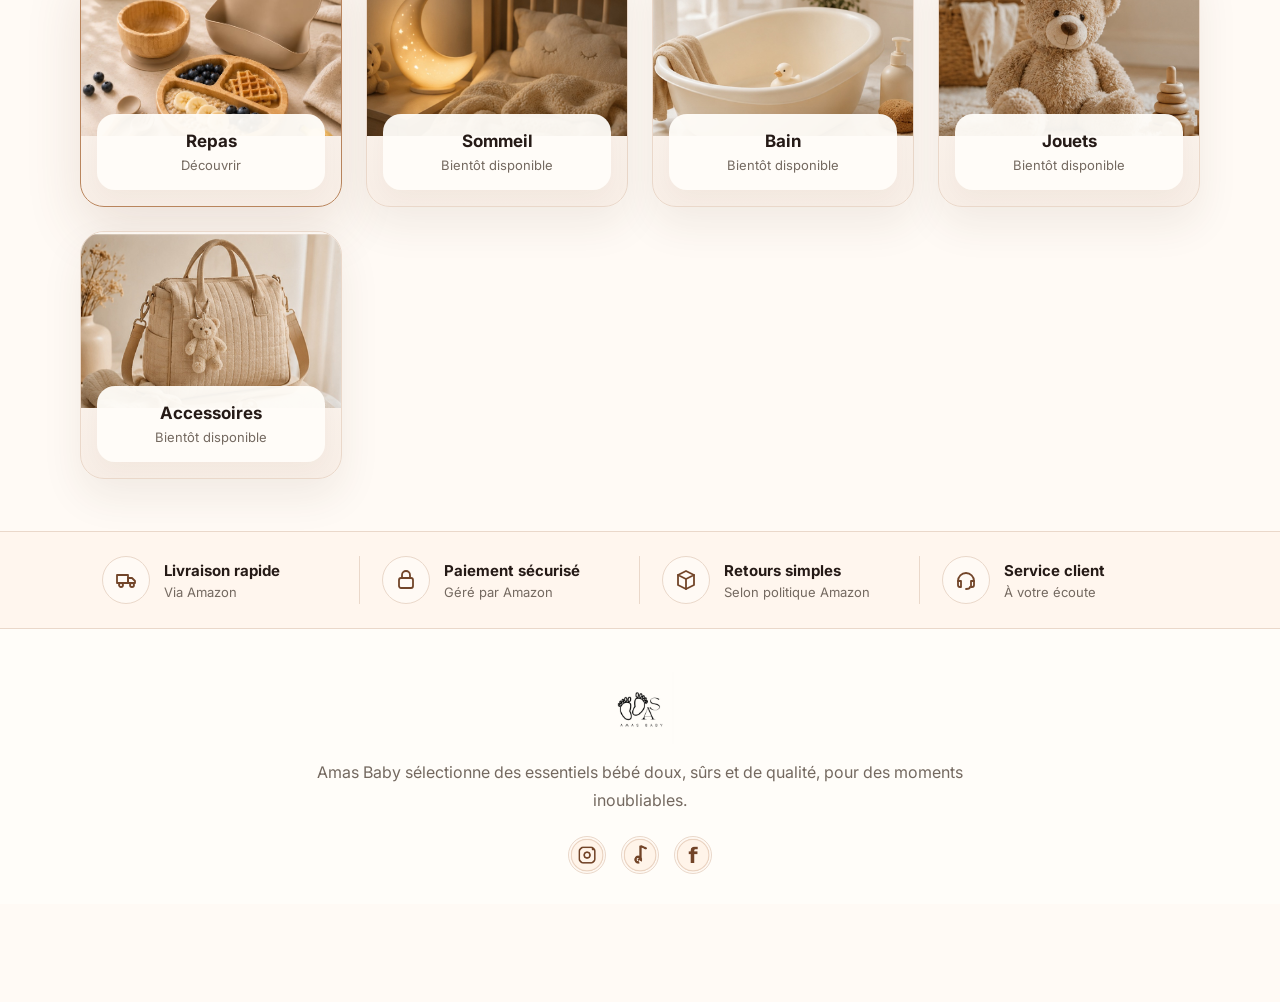
==== commit 5d737c1f: "Add files via upload" ====
--- a/index.html
+++ b/index.html
@@ -72,6 +72,7 @@
     <section id="product" class="productSection">
       <p class="sectionKicker">Notre premier essentiel</p>
       <h2>Le kit repas en bois</h2>
+      <a class="smallCta" href="repas.html">Voir la page Repas</a>
 
       <div class="productRail">
         <article class="productCard">
@@ -97,6 +98,16 @@
       <h2>Des collections à venir ♡</h2>
 
       <div class="collectionGrid">
+        <article class="collectionCard activeCollection">
+          <a href="repas.html" class="cardLink" aria-label="Découvrir la catégorie repas">
+            <img src="hero.jpg" alt="Catégorie repas bébé" />
+            <div class="collectionLabel">
+              <h3>Repas</h3>
+              <p>Découvrir</p>
+            </div>
+          </a>
+        </article>
+
         <article class="collectionCard">
           <img src="collection-sleep.jpg" alt="Collection sommeil" />
           <div class="collectionLabel">
@@ -163,7 +174,7 @@
 
   <nav class="bottomNav" aria-label="Navigation mobile">
     <a href="#home" class="active"><svg viewBox="0 0 24 24"><path d="M3 11 12 4l9 7v9H5v-9Z"/><path d="M9 20v-6h6v6"/></svg><small>Accueil</small></a>
-    <a href="#product"><svg viewBox="0 0 24 24"><path d="M6 8h12l1 12H5L6 8Z"/><path d="M9 8V6a3 3 0 0 1 6 0v2"/></svg><small>Produit</small></a>
+    <a href="repas.html"><svg viewBox="0 0 24 24"><path d="M4 5v14"/><path d="M9 5v14"/><path d="M4 12h5"/><path d="M15 5v7a3 3 0 0 0 3 3h2"/><path d="M18 5v14"/></svg><small>Repas</small></a>
     <a href="#collections"><svg viewBox="0 0 24 24"><rect x="4" y="4" width="6" height="6"/><rect x="14" y="4" width="6" height="6"/><rect x="4" y="14" width="6" height="6"/><rect x="14" y="14" width="6" height="6"/></svg><small>Collections</small></a>
     <a href="#about"><svg viewBox="0 0 24 24"><path d="M12 21V9"/><path d="M12 13c-5 0-8-3-8-8 5 0 8 3 8 8Z"/><path d="M12 16c5 0 8-3 8-8-5 0-8 3-8 8Z"/></svg><small>À propos</small></a>
     <a href="#contact"><svg viewBox="0 0 24 24"><path d="M4 6h16v12H4z"/><path d="m4 7 8 6 8-6"/></svg><small>Contact</small></a>
--- a/style.css
+++ b/style.css
@@ -432,3 +432,188 @@
 @media(min-width:821px){
   .bottomNav{bottom:20px}
 }
+
+
+.cardLink{display:block;color:inherit}
+.activeCollection{border-color:#b9855d;box-shadow:0 22px 56px rgba(116,69,41,.14)}
+.smallCta{
+  display:inline-flex;
+  align-items:center;
+  justify-content:center;
+  margin:0 0 24px;
+  padding:12px 20px;
+  border-radius:999px;
+  background:var(--brown);
+  color:white;
+  font-weight:900;
+  font-size:14px;
+}
+.productPageHero{
+  display:grid;
+  grid-template-columns:1.05fr .95fr;
+  gap:42px;
+  width:min(1120px,calc(100% - 44px));
+  margin:42px auto 0;
+  align-items:start;
+}
+.productGallery .mainProductImage{
+  border-radius:26px;
+  overflow:hidden;
+  border:1px solid var(--line);
+  box-shadow:var(--shadow);
+  background:#fffaf5;
+}
+.productGallery .mainProductImage img{
+  width:100%;
+  height:520px;
+  object-fit:cover;
+}
+.thumbs{
+  display:grid;
+  grid-template-columns:repeat(4,1fr);
+  gap:12px;
+  margin-top:14px;
+}
+.thumbs img{
+  height:82px;
+  width:100%;
+  object-fit:cover;
+  border-radius:12px;
+  border:1px solid var(--line);
+}
+.productInfo{
+  background:rgba(255,253,249,.92);
+  border:1px solid var(--line);
+  border-radius:28px;
+  padding:34px;
+  box-shadow:var(--shadow);
+}
+.breadcrumb{
+  color:var(--muted);
+  font-size:13px;
+  margin:0 0 18px;
+}
+.productInfo h1{
+  font-family:Inter,system-ui,sans-serif;
+  font-size:42px;
+  line-height:1.12;
+  letter-spacing:-.8px;
+  margin:0 0 20px;
+}
+.price{
+  font-size:30px;
+  font-weight:900;
+  color:var(--brown2);
+  margin:0 0 24px;
+}
+.miniTrust{
+  display:grid;
+  grid-template-columns:1fr 1fr;
+  gap:12px;
+  border-top:1px solid var(--line);
+  border-bottom:1px solid var(--line);
+  padding:18px 0;
+  margin-bottom:22px;
+}
+.miniTrust div{
+  display:flex;
+  gap:10px;
+  align-items:center;
+  color:var(--brown2);
+  font-weight:800;
+  font-size:13px;
+}
+.colorsLabel{font-weight:900;margin:0 0 12px}
+.colorPills{display:flex;gap:10px;flex-wrap:wrap;margin-bottom:24px}
+.colorPills span{
+  border:1px solid var(--line);
+  border-radius:999px;
+  padding:10px 16px;
+  background:#fffaf5;
+  font-weight:800;
+  color:var(--brown2);
+  font-size:13px;
+}
+.amazonProductBtn{
+  height:58px;
+  border-radius:14px;
+  display:flex;
+  justify-content:center;
+  align-items:center;
+  gap:16px;
+  width:100%;
+  background:linear-gradient(135deg,#f2ae26,#9b5529);
+  color:white;
+  font-weight:900;
+  font-size:18px;
+  margin-bottom:24px;
+}
+.productDesc{
+  color:var(--muted);
+  line-height:1.7;
+  margin:0;
+}
+.detailsPanel{
+  width:min(1120px,calc(100% - 44px));
+  margin:34px auto 0;
+  display:grid;
+  gap:18px;
+}
+.detailRow{
+  background:rgba(255,253,249,.88);
+  border:1px solid var(--line);
+  border-radius:24px;
+  padding:26px;
+}
+.detailRow h2{
+  margin:0 0 24px;
+  text-align:center;
+  font-size:18px;
+}
+.iconGrid{
+  display:grid;
+  grid-template-columns:repeat(5,1fr);
+  gap:18px;
+  text-align:center;
+}
+.iconGrid span{
+  width:58px;
+  height:58px;
+  display:grid;
+  place-items:center;
+  margin:0 auto 10px;
+  border:1px solid var(--line);
+  border-radius:50%;
+  color:var(--brown2);
+}
+.iconGrid strong{font-size:14px;display:block}
+.iconGrid small{color:var(--muted)}
+.faq{
+  width:min(1120px,calc(100% - 44px));
+  margin:34px auto 60px;
+  display:grid;
+  gap:10px;
+}
+.faq details{
+  background:#fffdf9;
+  border:1px solid var(--line);
+  border-radius:16px;
+  padding:18px 20px;
+}
+.faq summary{font-weight:900;cursor:pointer}
+.faq p{color:var(--muted);line-height:1.6}
+@media(max-width:820px){
+  .productPageHero{
+    grid-template-columns:1fr;
+    gap:22px;
+    width:calc(100% - 34px);
+    margin-top:24px;
+  }
+  .productGallery .mainProductImage img{height:330px}
+  .thumbs img{height:66px}
+  .productInfo{padding:24px}
+  .productInfo h1{font-size:31px}
+  .price{font-size:25px}
+  .iconGrid{grid-template-columns:repeat(2,1fr)}
+  .detailRow{padding:22px 16px}
+}
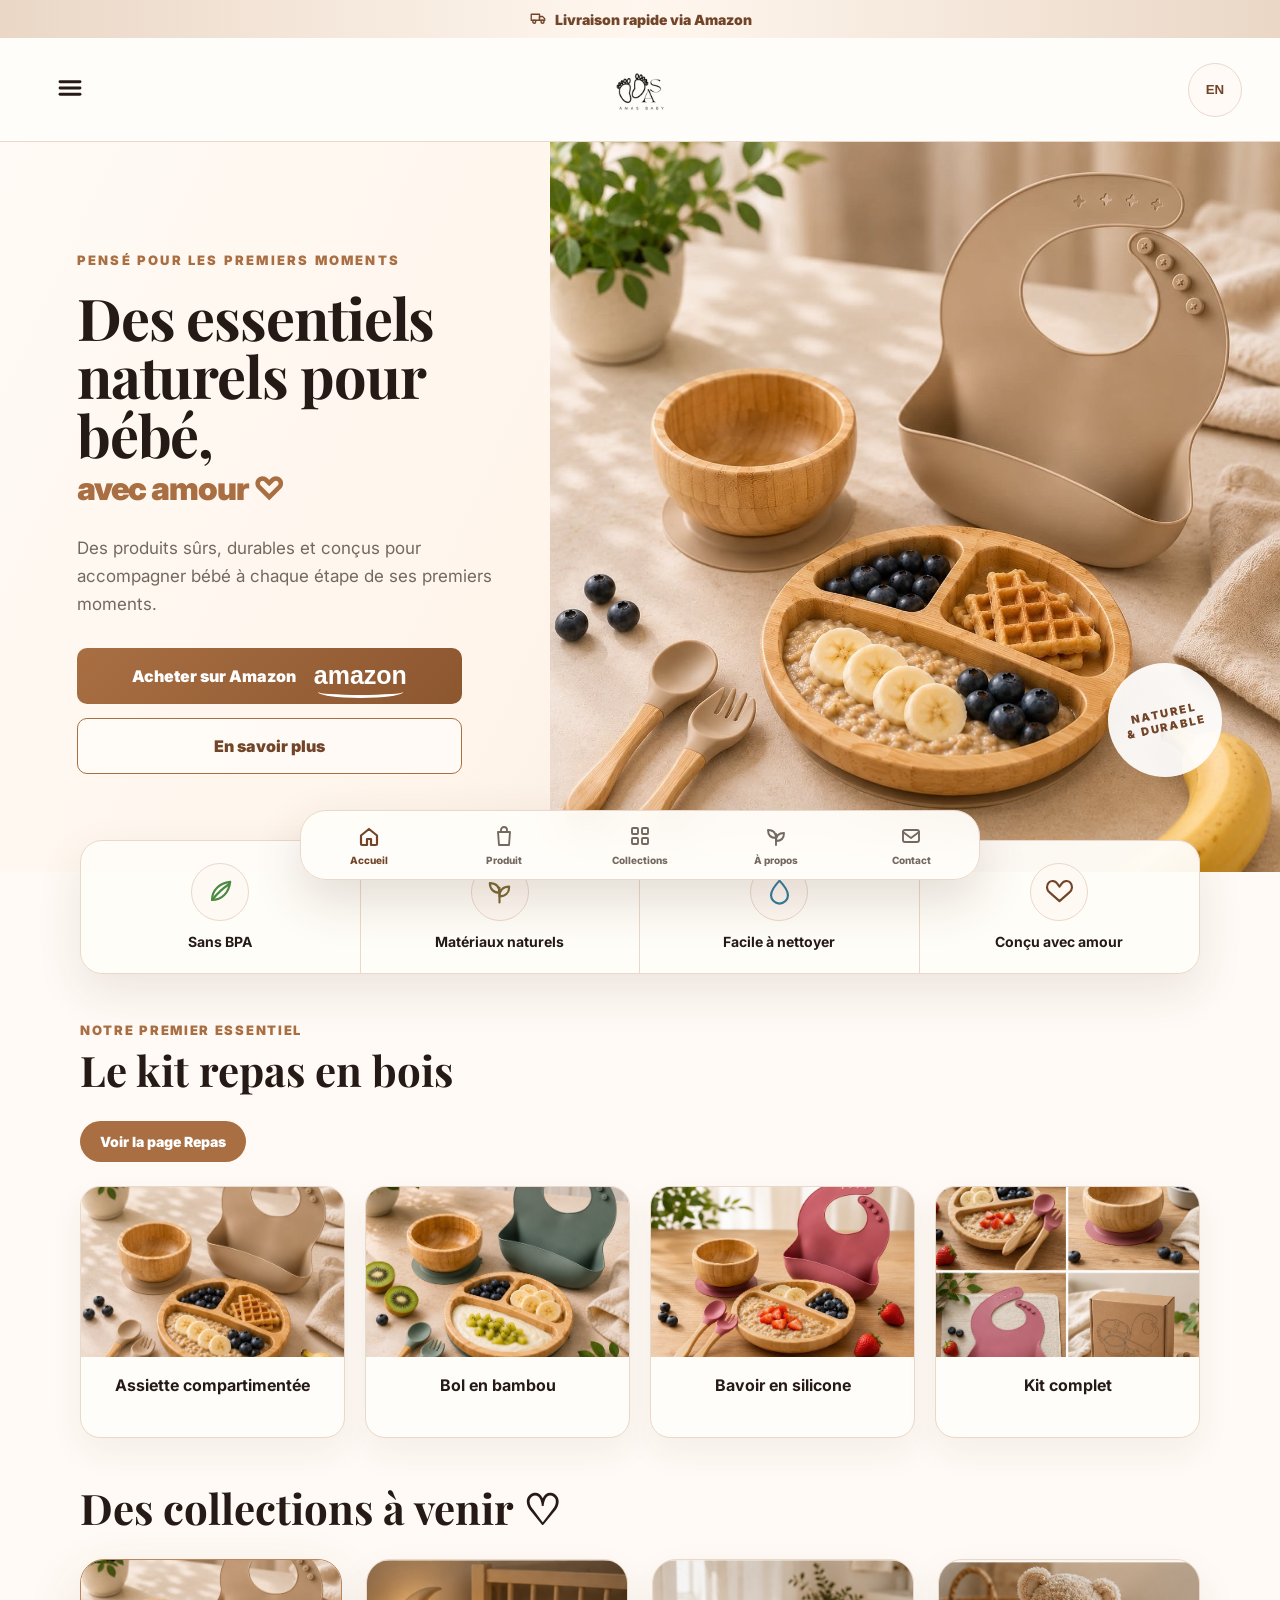
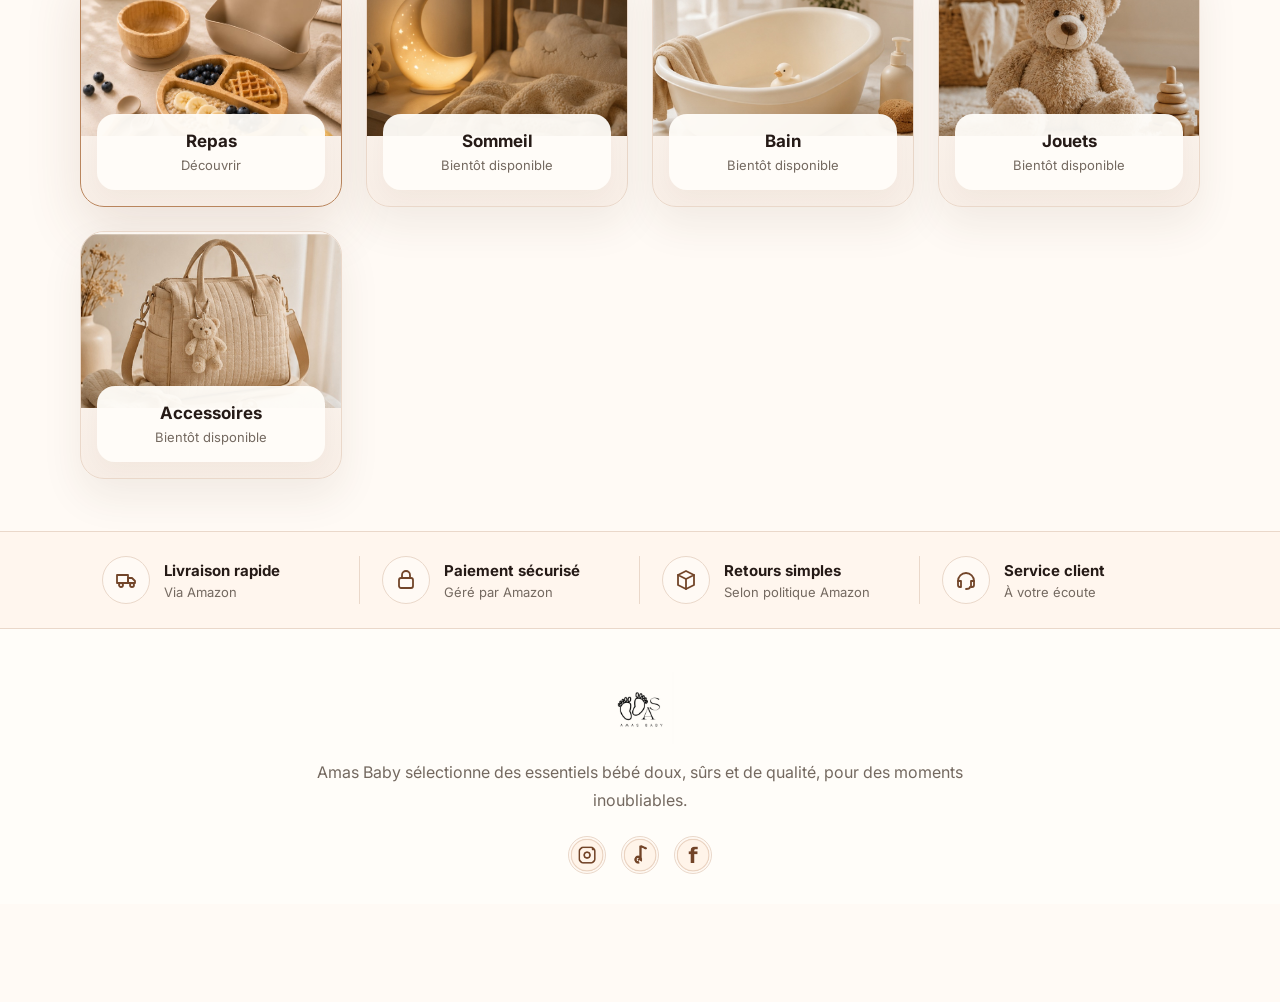
==== commit 6b03d8f7: "Add files via upload" ====
--- a/index.html
+++ b/index.html
@@ -24,8 +24,7 @@
     <a href="#home" class="logoLink" aria-label="Amas Baby accueil">
       <img src="logo.png" alt="Amas Baby" />
     </a>
-
-    <button class="langBtn" type="button">EN</button>
+    <button class="langBtn" type="button" aria-label="Switch language">EN</button>
   </header>
 
   <main>
@@ -173,11 +172,26 @@
   </footer>
 
   <nav class="bottomNav" aria-label="Navigation mobile">
-    <a href="#home" class="active"><svg viewBox="0 0 24 24"><path d="M3 11 12 4l9 7v9H5v-9Z"/><path d="M9 20v-6h6v6"/></svg><small>Accueil</small></a>
-    <a href="repas.html"><svg viewBox="0 0 24 24"><path d="M4 5v14"/><path d="M9 5v14"/><path d="M4 12h5"/><path d="M15 5v7a3 3 0 0 0 3 3h2"/><path d="M18 5v14"/></svg><small>Repas</small></a>
-    <a href="#collections"><svg viewBox="0 0 24 24"><rect x="4" y="4" width="6" height="6"/><rect x="14" y="4" width="6" height="6"/><rect x="4" y="14" width="6" height="6"/><rect x="14" y="14" width="6" height="6"/></svg><small>Collections</small></a>
-    <a href="#about"><svg viewBox="0 0 24 24"><path d="M12 21V9"/><path d="M12 13c-5 0-8-3-8-8 5 0 8 3 8 8Z"/><path d="M12 16c5 0 8-3 8-8-5 0-8 3-8 8Z"/></svg><small>À propos</small></a>
-    <a href="#contact"><svg viewBox="0 0 24 24"><path d="M4 6h16v12H4z"/><path d="m4 7 8 6 8-6"/></svg><small>Contact</small></a>
+    <a href="index.html" class="active">
+      <svg viewBox="0 0 24 24" aria-hidden="true"><path d="M4 11.5 12 5l8 6.5V20a1 1 0 0 1-1 1h-5v-6h-4v6H5a1 1 0 0 1-1-1v-8.5Z"/></svg>
+      <small>Accueil</small>
+    </a>
+    <a href="repas.html">
+      <svg viewBox="0 0 24 24" aria-hidden="true"><path d="M6 8h12l-1 13H7L6 8Z"/><path d="M9 8V6a3 3 0 0 1 6 0v2"/></svg>
+      <small>Produit</small>
+    </a>
+    <a href="index.html#collections">
+      <svg viewBox="0 0 24 24" aria-hidden="true"><rect x="4" y="4" width="6" height="6" rx="1"/><rect x="14" y="4" width="6" height="6" rx="1"/><rect x="4" y="14" width="6" height="6" rx="1"/><rect x="14" y="14" width="6" height="6" rx="1"/></svg>
+      <small>Collections</small>
+    </a>
+    <a href="index.html#about">
+      <svg viewBox="0 0 24 24" aria-hidden="true"><path d="M12 21V10"/><path d="M12 14c-5 0-8-3-8-8 5 0 8 3 8 8Z"/><path d="M12 17c5 0 8-3 8-8-5 0-8 3-8 8Z"/></svg>
+      <small>À propos</small>
+    </a>
+    <a href="index.html#contact">
+      <svg viewBox="0 0 24 24" aria-hidden="true"><rect x="4" y="6" width="16" height="12" rx="2"/><path d="m4 8 8 6 8-6"/></svg>
+      <small>Contact</small>
+    </a>
   </nav>
 
   <script src="script.js"></script>
--- a/style.css
+++ b/style.css
@@ -617,3 +617,67 @@
   .iconGrid{grid-template-columns:repeat(2,1fr)}
   .detailRow{padding:22px 16px}
 }
+
+
+.galleryBox{position:relative}
+.galleryArrow{
+  position:absolute;
+  top:50%;
+  transform:translateY(-50%);
+  z-index:5;
+  width:54px;
+  height:54px;
+  border-radius:50%;
+  border:1px solid rgba(234,216,202,.95);
+  background:rgba(255,253,249,.88);
+  color:var(--brown2);
+  font-size:42px;
+  line-height:1;
+  display:grid;
+  place-items:center;
+  box-shadow:0 10px 28px rgba(80,47,26,.14);
+  cursor:pointer;
+  backdrop-filter:blur(10px);
+}
+.galleryPrev{left:16px}
+.galleryNext{right:16px}
+.thumbButton{
+  border:0;
+  padding:0;
+  background:transparent;
+  border-radius:12px;
+  overflow:hidden;
+  cursor:pointer;
+  opacity:.72;
+}
+.thumbButton.active{
+  opacity:1;
+  outline:3px solid var(--brown);
+  outline-offset:2px;
+}
+.thumbButton img{
+  height:82px;
+  width:100%;
+  object-fit:cover;
+  border-radius:12px;
+  border:1px solid var(--line);
+}
+@media(max-width:820px){
+  .galleryArrow{
+    width:46px;
+    height:46px;
+    font-size:36px;
+  }
+  .galleryPrev{left:10px}
+  .galleryNext{right:10px}
+  .thumbButton img{height:66px}
+}
+
+.bottomNav svg{
+  stroke-width:1.9;
+}
+.bottomNav a.active svg{
+  stroke-width:2.2;
+}
+
+#collections,#about,#contact,#product{scroll-margin-top:120px}
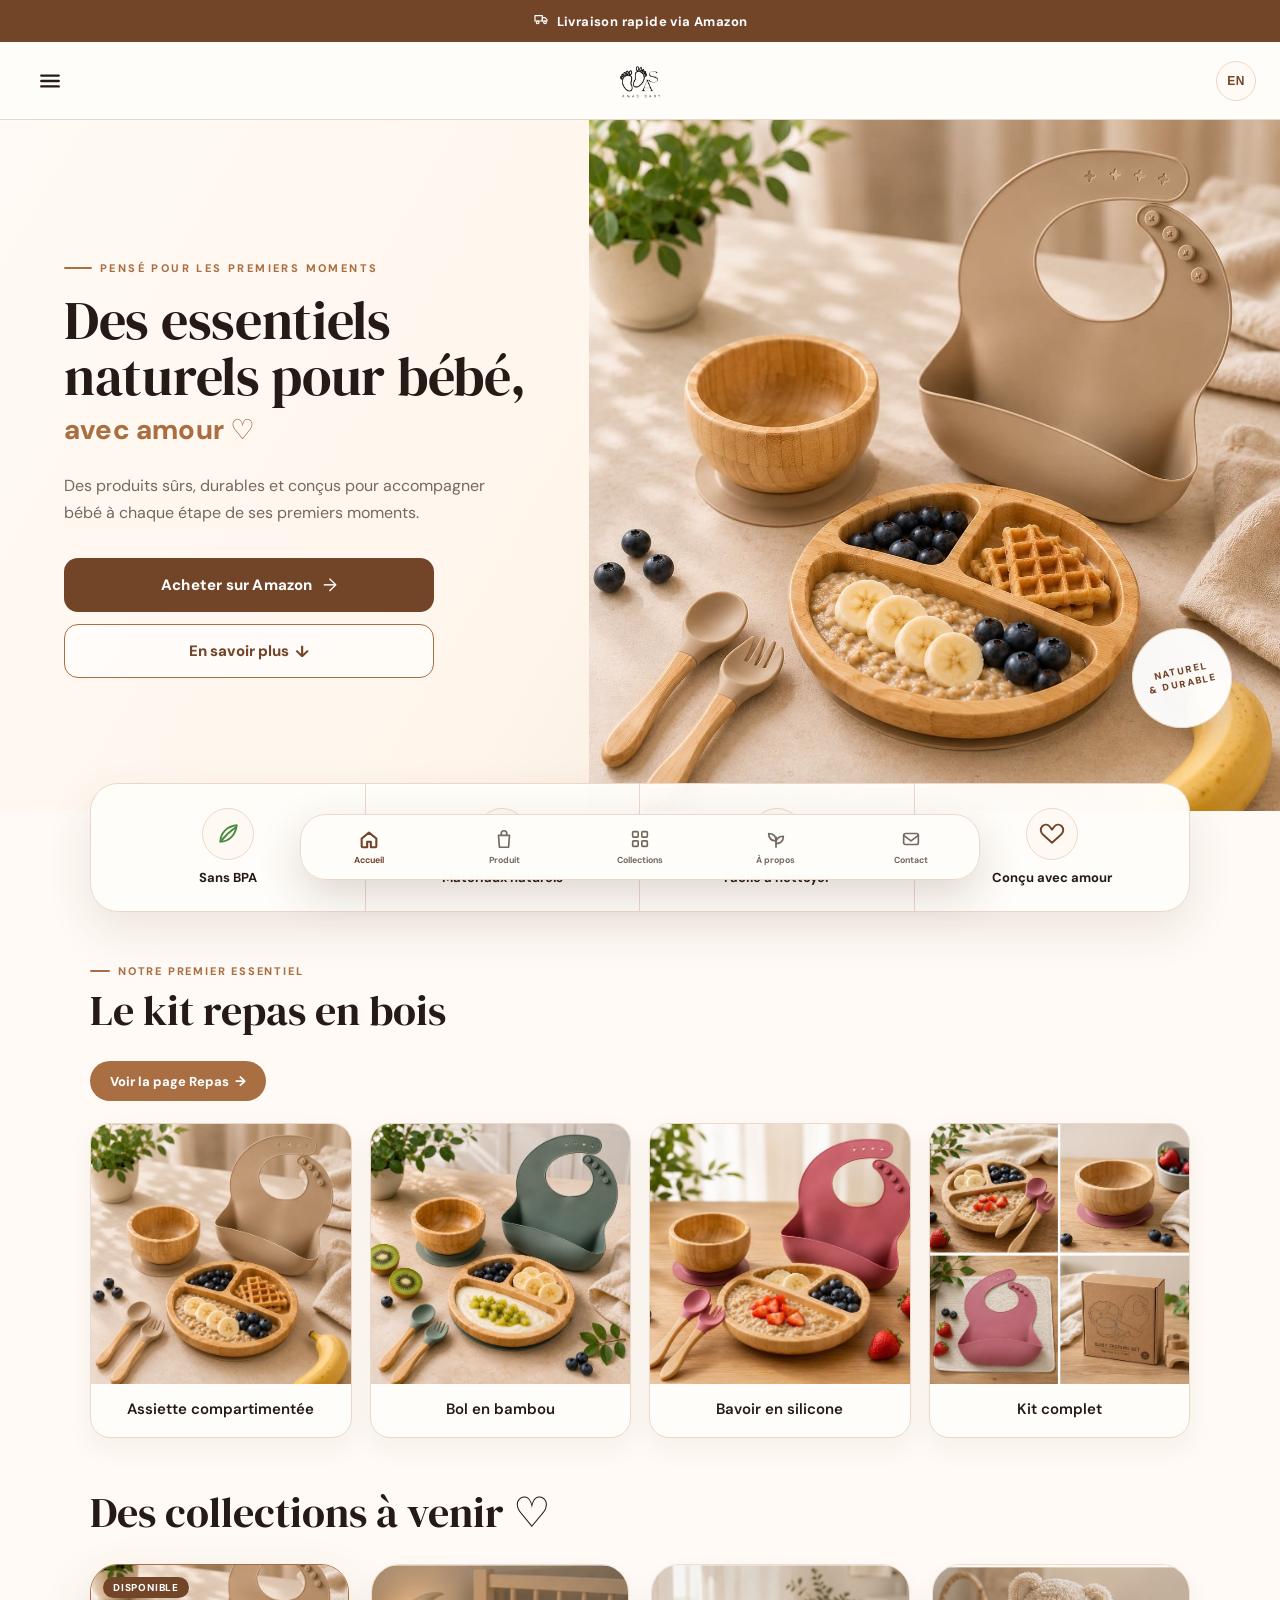
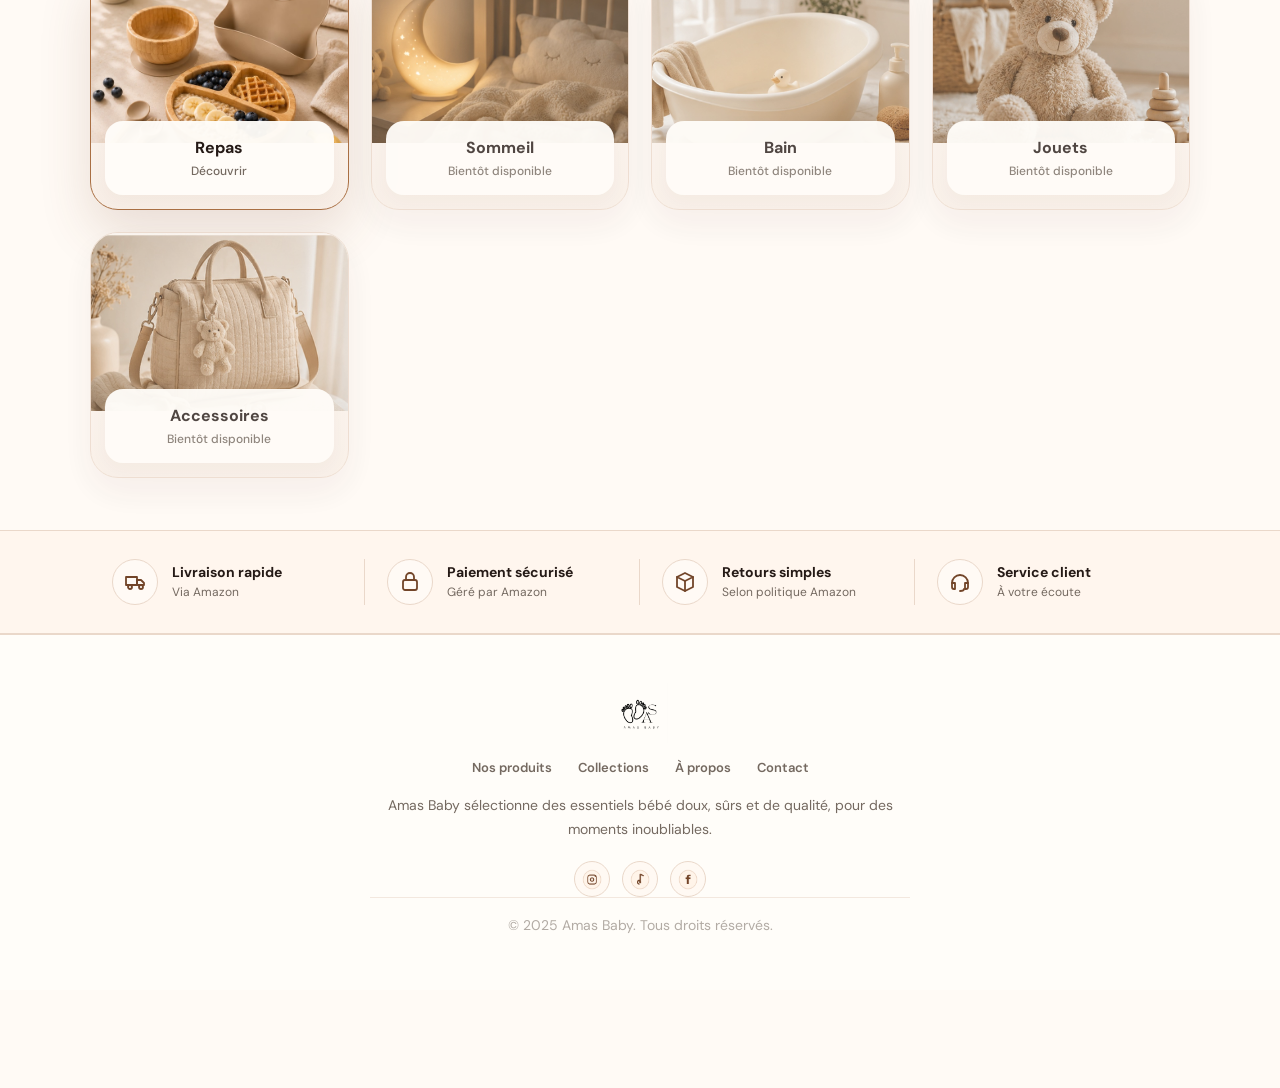
==== commit 4eeaafac: "Add files via upload" ====
--- a/index.html
+++ b/index.html
@@ -5,6 +5,12 @@
   <meta name="viewport" content="width=device-width, initial-scale=1.0" />
   <title>Amas Baby | Essentiels bébé naturels</title>
   <meta name="description" content="Amas Baby sélectionne des essentiels bébé doux, sûrs et de qualité." />
+  <link rel="icon" href="logo.png" type="image/png" />
+  <!-- Open Graph pour partages sociaux -->
+  <meta property="og:title" content="Amas Baby | Essentiels bébé naturels" />
+  <meta property="og:description" content="Des produits sûrs, durables et conçus pour accompagner bébé à chaque étape de ses premiers moments." />
+  <meta property="og:image" content="hero.jpg" />
+  <meta property="og:type" content="website" />
   <link rel="stylesheet" href="style.css" />
 </head>
 <body id="home">
@@ -20,7 +26,6 @@
     <button class="menuBtn" aria-label="Menu">
       <svg viewBox="0 0 24 24"><path d="M4 7h16"/><path d="M4 12h16"/><path d="M4 17h16"/></svg>
     </button>
-
     <a href="#home" class="logoLink" aria-label="Amas Baby accueil">
       <img src="logo.png" alt="Amas Baby" />
     </a>
@@ -33,19 +38,16 @@
         <p class="eyebrow">Pensé pour les premiers moments</p>
         <h1>Des essentiels<br>naturels pour bébé,<br><span>avec amour ♡</span></h1>
         <p class="heroText">Des produits sûrs, durables et conçus pour accompagner bébé à chaque étape de ses premiers moments.</p>
-
         <div class="actions">
           <a class="amazonBtn" href="https://www.amazon.ca/" target="_blank" rel="noreferrer">
             <span>Acheter sur Amazon</span>
-            <span class="amazonWord">amazon</span>
           </a>
           <a class="outlineBtn" href="#collections">En savoir plus</a>
         </div>
       </div>
-
       <div class="heroImage">
         <img src="hero.jpg" alt="Kit repas bébé naturel" />
-        <div class="badge">Naturel<br>& Durable</div>
+        <div class="badge">Naturel<br>&amp; Durable</div>
       </div>
     </section>
 
@@ -75,19 +77,19 @@
 
       <div class="productRail">
         <article class="productCard">
-          <img src="product-plate.jpg" alt="Assiette compartimentée" />
+          <div class="imgWrap"><img src="product-plate.jpg" alt="Assiette compartimentée" /></div>
           <h3>Assiette compartimentée</h3>
         </article>
         <article class="productCard">
-          <img src="product-bowl.jpg" alt="Bol en bambou" />
+          <div class="imgWrap"><img src="product-bowl.jpg" alt="Bol en bambou" /></div>
           <h3>Bol en bambou</h3>
         </article>
         <article class="productCard">
-          <img src="product-bib.jpg" alt="Bavoir en silicone" />
+          <div class="imgWrap"><img src="product-bib.jpg" alt="Bavoir en silicone" /></div>
           <h3>Bavoir en silicone</h3>
         </article>
         <article class="productCard">
-          <img src="product-kit.jpg" alt="Kit complet" />
+          <div class="imgWrap"><img src="product-kit.jpg" alt="Kit complet" /></div>
           <h3>Kit complet</h3>
         </article>
       </div>
@@ -95,7 +97,6 @@
 
     <section id="collections" class="collections">
       <h2>Des collections à venir ♡</h2>
-
       <div class="collectionGrid">
         <article class="collectionCard activeCollection">
           <a href="repas.html" class="cardLink" aria-label="Découvrir la catégorie repas">
@@ -106,7 +107,6 @@
             </div>
           </a>
         </article>
-
         <article class="collectionCard">
           <img src="collection-sleep.jpg" alt="Collection sommeil" />
           <div class="collectionLabel">
@@ -114,7 +114,6 @@
             <p>Bientôt disponible</p>
           </div>
         </article>
-
         <article class="collectionCard">
           <img src="collection-bath.jpg" alt="Collection bain" />
           <div class="collectionLabel">
@@ -122,7 +121,6 @@
             <p>Bientôt disponible</p>
           </div>
         </article>
-
         <article class="collectionCard">
           <img src="collection-toys.jpg" alt="Collection jouets" />
           <div class="collectionLabel">
@@ -130,7 +128,6 @@
             <p>Bientôt disponible</p>
           </div>
         </article>
-
         <article class="collectionCard">
           <img src="collection-accessories.jpg" alt="Collection accessoires" />
           <div class="collectionLabel">
@@ -163,12 +160,19 @@
 
   <footer id="contact" class="footer">
     <a href="#home"><img src="logo.png" alt="Amas Baby" /></a>
+    <nav class="footerLinks" aria-label="Liens footer">
+      <a href="repas.html">Nos produits</a>
+      <a href="#collections">Collections</a>
+      <a href="#about">À propos</a>
+      <a href="mailto:contact@amasbaby.com">Contact</a>
+    </nav>
     <p>Amas Baby sélectionne des essentiels bébé doux, sûrs et de qualité, pour des moments inoubliables.</p>
     <div class="socials" aria-label="Réseaux sociaux">
       <a href="#" aria-label="Instagram"><img src="social-instagram.png" alt="Instagram"></a>
       <a href="#" aria-label="TikTok"><img src="social-tiktok.png" alt="TikTok"></a>
       <a href="#" aria-label="Facebook"><img src="social-facebook.png" alt="Facebook"></a>
     </div>
+    <p class="footerCopy">© 2025 Amas Baby. Tous droits réservés.</p>
   </footer>
 
   <nav class="bottomNav" aria-label="Navigation mobile">
--- a/style.css
+++ b/style.css
@@ -1,4 +1,4 @@
-@import url('https://fonts.googleapis.com/css2?family=Inter:wght@400;500;600;700;800;900&family=Playfair+Display:wght@700;800&display=swap');
+@import url('https://fonts.googleapis.com/css2?family=DM+Serif+Display:ital@0;1&family=DM+Sans:wght@400;500;600;700;800;900&display=swap');
 
 :root{
   --bg:#fffaf5;
@@ -10,6 +10,9 @@
   --text:#251a16;
   --muted:#746960;
   --shadow:0 18px 46px rgba(80,47,26,.10);
+  --radius-lg:28px;
+  --radius-md:20px;
+  --radius-sm:14px;
 }
 
 *{box-sizing:border-box}
@@ -18,666 +21,527 @@
   margin:0;
   background:var(--bg);
   color:var(--text);
-  font-family:Inter,system-ui,-apple-system,sans-serif;
+  font-family:'DM Sans',system-ui,-apple-system,sans-serif;
   padding-bottom:98px;
 }
 a{text-decoration:none;color:inherit}
 img{max-width:100%;display:block}
 svg{width:24px;height:24px;fill:none;stroke:currentColor;stroke-width:1.8;stroke-linecap:round;stroke-linejoin:round}
 
+/* ANNOUNCEMENT BAR */
 .announcement{
-  height:38px;
-  display:flex;
-  justify-content:center;
-  align-items:center;
-  gap:8px;
-  background:linear-gradient(90deg,#ead7c6,#fff7ef,#ead7c6);
-  color:var(--brown2);
-  font-weight:900;
-  font-size:14px;
-}
-.announcement svg{width:18px;height:18px}
-
+  height:42px;
+  display:flex;justify-content:center;align-items:center;gap:8px;
+  background:var(--brown2);
+  color:#fff;font-weight:700;font-size:13px;letter-spacing:.4px;
+}
+.announcement svg{width:16px;height:16px;stroke:#fff}
+
+/* HEADER */
 .siteHeader{
-  height:104px;
-  display:grid;
-  grid-template-columns:64px 1fr 64px;
-  align-items:center;
-  padding:0 38px;
-  background:rgba(255,253,249,.96);
+  height:78px;
+  display:grid;grid-template-columns:52px 1fr 52px;
+  align-items:center;padding:0 24px;
+  background:rgba(255,253,249,.97);
   border-bottom:1px solid var(--line);
-  position:sticky;
-  top:0;
-  z-index:20;
-  backdrop-filter:blur(14px);
-}
-.menuBtn,.langBtn{background:transparent;border:0;color:var(--text)}
-.menuBtn svg{width:30px;height:30px;stroke-width:2.3}
+  position:sticky;top:0;z-index:20;
+  backdrop-filter:blur(16px);
+}
+.menuBtn,.langBtn{background:transparent;border:0;color:var(--text);cursor:pointer;display:flex;align-items:center;justify-content:center}
+.menuBtn svg{width:26px;height:26px;stroke-width:2.2}
 .logoLink{display:flex;justify-content:center;align-items:center}
-.logoLink img{width:128px;height:76px;object-fit:contain;mix-blend-mode:multiply}
+.logoLink img{width:108px;height:auto;object-fit:contain;mix-blend-mode:multiply}
 .langBtn{
-  justify-self:end;
-  width:54px;height:54px;
-  border:1px solid var(--line);
-  border-radius:999px;
-  background:#fffaf5;
-  color:var(--brown2);
-  font-weight:900;
-}
-
+  justify-self:end;width:40px;height:40px;
+  border:1.5px solid var(--line);border-radius:999px;
+  background:#fffaf5;color:var(--brown2);
+  font-weight:800;font-size:12px;letter-spacing:.5px;
+  transition:background .2s,border-color .2s;
+}
+.langBtn:hover{background:var(--cream2);border-color:var(--brown)}
+
+/* HERO */
 .hero{
-  display:grid;
-  grid-template-columns:minmax(320px,43%) 1fr;
-  min-height:625px;
-  overflow:hidden;
-  background:linear-gradient(115deg,#fffaf5 0%,#fff5eb 46%,#f2dfcf 100%);
+  display:grid;grid-template-columns:minmax(320px,46%) 1fr;
+  min-height:600px;overflow:hidden;
+  background:linear-gradient(120deg,#fffaf5 0%,#fff5eb 50%,#f0dccb 100%);
 }
 .heroCopy{
-  padding:72px 42px 60px min(6vw,80px);
-  display:flex;
-  flex-direction:column;
-  justify-content:center;
+  padding:64px 40px 56px min(5vw,70px);
+  display:flex;flex-direction:column;justify-content:center;
 }
 .eyebrow{
-  margin:0 0 20px;
-  color:var(--brown);
-  text-transform:uppercase;
-  letter-spacing:2.2px;
-  font-size:13px;
-  font-weight:900;
+  margin:0 0 18px;
+  color:var(--brown);text-transform:uppercase;
+  letter-spacing:2.4px;font-size:11px;font-weight:800;
+  display:flex;align-items:center;gap:8px;
+}
+.eyebrow::before{
+  content:'';display:inline-block;
+  width:28px;height:1.5px;background:var(--brown);border-radius:2px;
 }
 h1{
   margin:0;
-  font-family:"Playfair Display",Georgia,serif;
-  font-size:clamp(42px,4.5vw,66px);
-  line-height:1.02;
-  letter-spacing:-1.1px;
+  font-family:'DM Serif Display',Georgia,serif;
+  font-size:clamp(40px,4.2vw,62px);
+  line-height:1.04;letter-spacing:-.3px;font-weight:400;
 }
 h1 span{
-  display:block;
-  margin-top:8px;
+  display:block;margin-top:10px;
   color:var(--brown);
-  font-family:Inter,system-ui,sans-serif;
-  font-size:.56em;
-  line-height:1.05;
-  font-weight:900;
+  font-family:'DM Sans',system-ui,sans-serif;
+  font-size:.52em;line-height:1.1;font-weight:800;letter-spacing:.2px;
 }
 .heroText{
-  margin:28px 0 30px;
-  max-width:475px;
-  color:var(--muted);
-  font-size:17px;
-  line-height:1.65;
-}
-.actions{display:grid;gap:14px;max-width:385px}
+  margin:26px 0 32px;max-width:440px;
+  color:var(--muted);font-size:16px;line-height:1.7;
+}
+.actions{display:grid;gap:12px;max-width:370px}
 .amazonBtn,.outlineBtn{
-  height:56px;
-  border-radius:10px;
-  display:flex;
-  align-items:center;
-  justify-content:center;
-  font-weight:900;
-}
-.amazonBtn{
-  color:white;
-  background:linear-gradient(135deg,var(--brown),#8c562f);
-  gap:18px;
-}
-.amazonWord{
-  font-size:25px;
-  font-family:Arial,sans-serif;
-  position:relative;
-}
-.amazonWord:after{
-  content:"";
-  position:absolute;
-  left:4px;right:4px;bottom:-8px;
-  height:9px;
-  border-bottom:3px solid white;
-  border-radius:0 0 100% 100%;
-}
-.outlineBtn{border:1.5px solid var(--brown);background:rgba(255,255,255,.50);color:var(--brown2)}
-.heroImage{position:relative;min-height:625px}
+  height:54px;border-radius:var(--radius-sm);
+  display:flex;align-items:center;justify-content:center;
+  font-weight:800;font-size:15px;
+  transition:opacity .2s,transform .15s;
+}
+.amazonBtn:hover,.outlineBtn:hover{opacity:.88;transform:translateY(-1px)}
+.amazonBtn{color:white;background:var(--brown2);gap:10px;letter-spacing:.2px;}
+.amazonBtn::after{content:'→';font-size:18px;font-weight:400}
+.amazonWord{display:none}
+.outlineBtn{border:1.5px solid var(--brown);background:rgba(255,255,255,.6);color:var(--brown2);gap:6px;}
+.outlineBtn::after{content:'↓';font-size:16px}
+.heroImage{position:relative;min-height:600px}
 .heroImage img{width:100%;height:100%;object-fit:cover}
 .badge{
-  position:absolute;right:8%;bottom:13%;
-  width:114px;height:114px;
-  border-radius:50%;
-  background:rgba(255,255,255,.92);
-  display:grid;place-items:center;
-  text-align:center;
-  color:var(--brown2);
-  text-transform:uppercase;
-  letter-spacing:2px;
-  font-size:11px;font-weight:900;
+  position:absolute;right:7%;bottom:12%;
+  width:100px;height:100px;border-radius:50%;
+  background:rgba(255,255,255,.95);border:1.5px solid var(--line);
+  display:grid;place-items:center;text-align:center;
+  color:var(--brown2);text-transform:uppercase;
+  letter-spacing:1.6px;font-size:9.5px;font-weight:900;
   transform:rotate(-12deg);
-}
-
+  box-shadow:0 12px 32px rgba(80,47,26,.18);line-height:1.4;
+}
+
+/* FEATURES STRIP */
 .features{
-  width:min(1120px,calc(100% - 44px));
-  margin:-32px auto 40px;
-  position:relative;
-  z-index:3;
-  display:grid;
-  grid-template-columns:repeat(4,1fr);
-  background:rgba(255,253,249,.94);
-  border:1px solid var(--line);
-  border-radius:22px;
-  overflow:hidden;
-  box-shadow:var(--shadow);
+  width:min(1100px,calc(100% - 44px));
+  margin:-28px auto 44px;
+  position:relative;z-index:3;
+  display:grid;grid-template-columns:repeat(4,1fr);
+  background:rgba(255,253,249,.97);
+  border:1px solid var(--line);border-radius:var(--radius-lg);
+  overflow:hidden;box-shadow:var(--shadow);
 }
 .features article{
-  padding:22px 12px;
-  text-align:center;
+  padding:24px 14px;text-align:center;
   border-right:1px solid var(--line);
+  transition:background .2s;
 }
 .features article:last-child{border-right:0}
+.features article:hover{background:var(--cream2)}
 .roundIcon{
-  width:58px;height:58px;margin:0 auto 10px;
-  border-radius:50%;
-  display:grid;place-items:center;
-  border:1px solid var(--line);
-  color:var(--brown2);
-  background:#fff9f3;
-}
-.roundIcon svg{width:29px;height:29px}
+  width:52px;height:52px;margin:0 auto 10px;border-radius:50%;
+  display:grid;place-items:center;border:1px solid var(--line);
+  color:var(--brown2);background:#fff9f3;
+}
+.roundIcon svg{width:26px;height:26px}
 .leaf{color:#4a8b43}.sprout{color:#7b6b37}.drop{color:#327da2}.heart{color:var(--brown2)}
-.features strong{font-size:14px}
-
+.features strong{font-size:13px;font-weight:700;line-height:1.3;display:block;margin-top:2px}
+
+/* PRODUCT SECTION */
 .productSection,.collections{
-  width:min(1120px,calc(100% - 44px));
-  margin:48px auto 0;
+  width:min(1100px,calc(100% - 44px));margin:52px auto 0;
 }
 .sectionKicker{
-  margin:0 0 10px;
-  color:var(--brown);
-  text-transform:uppercase;
-  letter-spacing:1.7px;
-  font-weight:900;
-  font-size:13px;
+  margin:0 0 10px;color:var(--brown);
+  text-transform:uppercase;letter-spacing:1.8px;
+  font-weight:800;font-size:11px;
+  display:flex;align-items:center;gap:8px;
+}
+.sectionKicker::before{
+  content:'';display:inline-block;
+  width:20px;height:1.5px;background:var(--brown);border-radius:2px;
 }
 .productSection h2,.collections h2{
   margin:0 0 28px;
-  font-family:"Playfair Display",Georgia,serif;
-  font-size:clamp(32px,4vw,42px);
-  line-height:1.08;
-}
-.productRail{
-  display:grid;
-  grid-template-columns:repeat(4,1fr);
-  gap:20px;
-}
+  font-family:'DM Serif Display',Georgia,serif;
+  font-size:clamp(30px,3.6vw,42px);
+  line-height:1.08;font-weight:400;
+}
+.productRail{display:grid;grid-template-columns:repeat(4,1fr);gap:18px}
 .productCard{
-  background:var(--cream);
-  border:1px solid var(--line);
-  border-radius:20px;
-  overflow:hidden;
-  box-shadow:0 14px 34px rgba(80,47,26,.06);
-  text-align:center;
-}
-.productCard img{width:100%;height:170px;object-fit:cover}
-.productCard h3{font-size:16px;margin:18px 12px 20px;min-height:42px}
-
-.collectionGrid{
-  display:grid;
-  grid-template-columns:repeat(4,1fr);
-  gap:24px;
-}
+  background:var(--cream);border:1px solid var(--line);
+  border-radius:var(--radius-md);overflow:hidden;
+  box-shadow:0 10px 28px rgba(80,47,26,.05);text-align:center;
+  transition:transform .22s,box-shadow .22s;
+}
+.productCard:hover{transform:translateY(-4px);box-shadow:0 22px 44px rgba(80,47,26,.12)}
+.productCard .imgWrap{width:100%;aspect-ratio:1;overflow:hidden;background:#fff}
+.productCard img{width:100%;height:100%;object-fit:cover;transition:transform .4s}
+.productCard:hover img{transform:scale(1.04)}
+.productCard h3{font-size:15px;margin:16px 12px 18px;font-weight:600;line-height:1.3}
+
+/* COLLECTIONS */
+.collectionGrid{display:grid;grid-template-columns:repeat(4,1fr);gap:22px}
 .collectionCard{
   background:linear-gradient(180deg,#fffaf4,#f8eee6);
-  border:1px solid var(--line);
-  border-radius:24px;
-  overflow:hidden;
-  box-shadow:0 18px 42px rgba(80,47,26,.08);
-}
-.collectionCard img{
-  width:100%;
-  height:176px;
-  object-fit:cover;
-}
+  border:1px solid var(--line);border-radius:var(--radius-lg);
+  overflow:hidden;box-shadow:0 14px 36px rgba(80,47,26,.07);
+  transition:transform .22s,box-shadow .22s;position:relative;
+}
+.collectionCard:hover{transform:translateY(-4px);box-shadow:0 26px 52px rgba(80,47,26,.13)}
+.collectionCard img{width:100%;height:178px;object-fit:cover;transition:transform .4s}
+.collectionCard:hover img{transform:scale(1.04)}
 .collectionLabel{
-  margin:-22px 16px 16px;
-  position:relative;
-  z-index:2;
-  background:rgba(255,253,249,.95);
-  border-radius:18px;
-  padding:17px 10px;
-  text-align:center;
-  box-shadow:0 8px 24px rgba(80,47,26,.04);
-}
-.collectionLabel h3{margin:0 0 6px;font-size:17px}
-.collectionLabel p{margin:0;color:var(--muted);font-size:13px}
-
+  margin:-22px 14px 14px;position:relative;z-index:2;
+  background:rgba(255,253,249,.96);border-radius:18px;
+  padding:16px 10px;text-align:center;
+  box-shadow:0 6px 18px rgba(80,47,26,.04);
+}
+.collectionLabel h3{margin:0 0 5px;font-size:16px;font-weight:700}
+.collectionLabel p{margin:0;color:var(--muted);font-size:12px;font-weight:500}
+.activeCollection{border-color:var(--brown);box-shadow:0 22px 52px rgba(116,69,41,.16)}
+.activeCollection::before{
+  content:'Disponible';position:absolute;top:12px;left:12px;z-index:5;
+  background:var(--brown2);color:#fff;font-size:10px;font-weight:800;
+  letter-spacing:.8px;text-transform:uppercase;
+  padding:4px 10px;border-radius:999px;
+}
+.collectionCard:not(.activeCollection){opacity:.8;pointer-events:none}
+
+/* TRUST BAND */
 .trustBand{
-  margin:52px auto 0;
-  width:100%;
-  padding:24px max(24px,calc((100% - 1120px)/2));
+  margin:52px auto 0;width:100%;
+  padding:28px max(24px,calc((100% - 1100px)/2));
   background:#fff6ee;
-  border-top:1px solid var(--line);
-  border-bottom:1px solid var(--line);
-  display:grid;
-  grid-template-columns:repeat(4,1fr);
+  border-top:1px solid var(--line);border-bottom:1px solid var(--line);
+  display:grid;grid-template-columns:repeat(4,1fr);
 }
 .trustBand article{
-  display:flex;
-  gap:14px;
-  align-items:center;
-  padding:0 22px;
-  border-right:1px solid var(--line);
+  display:flex;gap:14px;align-items:center;
+  padding:0 22px;border-right:1px solid var(--line);
 }
 .trustBand article:last-child{border-right:0}
 .trustBand span{
-  width:48px;height:48px;
-  border-radius:50%;
+  width:46px;height:46px;border-radius:50%;
   display:grid;place-items:center;
-  background:#fffaf5;
-  border:1px solid var(--line);
-  color:var(--brown2);
-  flex:0 0 auto;
-}
-.trustBand h3{font-size:15px;margin:0 0 4px}
-.trustBand p{font-size:13px;margin:0;color:var(--muted)}
-
+  background:#fffaf5;border:1px solid var(--line);
+  color:var(--brown2);flex:0 0 auto;
+}
+.trustBand h3{font-size:14px;margin:0 0 3px;font-weight:700}
+.trustBand p{font-size:12px;margin:0;color:var(--muted)}
+
+/* FOOTER */
 .footer{
-  background:#fffdf9;
-  padding:42px 22px 30px;
-  text-align:center;
-}
-.footer img{width:120px;height:74px;object-fit:contain;margin:0 auto;mix-blend-mode:multiply}
-.footer p{
-  max-width:690px;
-  margin:14px auto 22px;
-  color:var(--muted);
-  line-height:1.7;
-}
-.socials{display:flex;justify-content:center;gap:15px}
+  background:#fffdf9;border-top:1px solid var(--line);
+  padding:48px 22px 32px;text-align:center;
+}
+.footer img{width:100px;height:auto;object-fit:contain;margin:0 auto 16px;mix-blend-mode:multiply}
+.footerLinks{
+  display:flex;justify-content:center;gap:26px;flex-wrap:wrap;margin-bottom:18px;
+}
+.footerLinks a{font-size:13px;color:var(--muted);font-weight:600;transition:color .2s}
+.footerLinks a:hover{color:var(--brown2)}
+.footer p{max-width:540px;margin:0 auto 20px;color:var(--muted);line-height:1.7;font-size:14px}
+.socials{display:flex;justify-content:center;gap:12px;margin-top:4px}
 .socials a{
-  width:38px;height:38px;border-radius:50%;
+  width:36px;height:36px;border-radius:50%;
   display:grid;place-items:center;
-  border:1px solid var(--line);
-  background:#fff9f3;
-  overflow:hidden;
-}
-.socials img{
-  width:100%;
-  height:100%;
-  object-fit:contain;
-  display:block;
-}
-
+  border:1px solid var(--line);background:#fff9f3;overflow:hidden;
+  transition:transform .2s,border-color .2s;
+}
+.socials a:hover{transform:scale(1.1);border-color:var(--brown)}
+.socials img{width:60%;height:60%;object-fit:contain;display:block;margin:auto}
+.footerCopy{
+  margin-top:22px;padding-top:16px;border-top:1px solid var(--line);
+  font-size:11px;color:var(--muted);opacity:.55;
+}
+
+/* BOTTOM NAV */
 .bottomNav{
-  position:fixed;
-  z-index:40;
-  left:50%;
-  bottom:18px;
-  transform:translateX(-50%);
-  width:min(92%,680px);
-  height:70px;
-  display:grid;
-  grid-template-columns:repeat(5,1fr);
-  align-items:center;
-  background:rgba(255,253,249,.95);
-  border:1px solid var(--line);
-  border-radius:26px;
-  box-shadow:0 20px 50px rgba(80,47,26,.16);
-  backdrop-filter:blur(18px);
-}
-.bottomNav a{
-  text-align:center;
-  color:var(--muted);
-  font-size:12px;
-  font-weight:800;
-}
+  position:fixed;z-index:40;left:50%;bottom:18px;transform:translateX(-50%);
+  width:min(92%,680px);height:66px;
+  display:grid;grid-template-columns:repeat(5,1fr);align-items:center;
+  background:rgba(255,253,249,.96);border:1px solid var(--line);
+  border-radius:26px;box-shadow:0 16px 44px rgba(80,47,26,.18);
+  backdrop-filter:blur(20px);
+}
+.bottomNav a{text-align:center;color:var(--muted);font-size:10.5px;font-weight:700;transition:color .2s}
 .bottomNav a.active{color:var(--brown2)}
-.bottomNav svg{display:block;margin:0 auto 4px;width:24px;height:24px}
-
-@media(max-width:820px){
-  body{padding-bottom:96px}
-  .announcement{height:38px;font-size:14px}
-  .siteHeader{
-    height:98px;
-    grid-template-columns:52px 1fr 58px;
-    padding:0 24px;
-  }
-  .menuBtn svg{width:32px;height:32px;stroke-width:2.5}
-  .logoLink img{width:132px;height:78px}
-  .langBtn{width:58px;height:58px}
-
-  .hero{
-    display:flex;
-    flex-direction:column;
-    min-height:0;
-  }
-  .heroCopy{
-    order:1;
-    padding:42px 24px 26px;
-  }
-  .eyebrow{font-size:12px;letter-spacing:2.5px}
-  h1{font-size:44px;line-height:1.04}
-  h1 span{font-size:.68em}
-  .heroText{font-size:16px;line-height:1.65;margin:24px 0 26px}
-  .actions{max-width:none}
-  .amazonBtn,.outlineBtn{height:58px;border-radius:12px}
-  .heroImage{order:2;min-height:372px}
-  .heroImage img{height:372px;object-position:center}
-  .badge{width:84px;height:84px;font-size:8px;right:18px;bottom:18px}
-
-  .features{
-    width:calc(100% - 34px);
-    margin:22px auto 40px;
-    grid-template-columns:repeat(4,1fr);
-    border-radius:20px;
-  }
-  .features article{padding:16px 5px}
-  .roundIcon{width:42px;height:42px}
-  .roundIcon svg{width:22px;height:22px}
-  .features strong{font-size:11px;line-height:1.25;display:block}
-
-  .productSection,.collections{
-    width:calc(100% - 36px);
-    margin-top:42px;
-  }
-  .productSection h2,.collections h2{font-size:38px}
-  .productRail{
-    display:flex;
-    gap:14px;
-    overflow-x:auto;
-    scroll-snap-type:x mandatory;
-    padding-bottom:10px;
-  }
-  .productCard{min-width:186px;scroll-snap-align:start}
-  .productCard img{height:128px}
-  .productCard h3{font-size:15px;margin:16px 12px 18px}
-
-  .collectionGrid{
-    grid-template-columns:repeat(2,1fr);
-    gap:14px;
-  }
-  .collectionCard{border-radius:22px}
-  .collectionCard img{height:128px}
-  .collectionLabel{
-    margin:-18px 10px 12px;
-    border-radius:18px;
-    padding:14px 6px;
-  }
-  .collectionLabel h3{font-size:17px}
-  .collectionLabel p{font-size:12px}
-
-  .trustBand{
-    grid-template-columns:repeat(2,1fr);
-    gap:0;
-    padding:24px 18px;
-  }
-  .trustBand article{
-    display:block;
-    text-align:center;
-    padding:18px 8px;
-    border-right:0;
-  }
-  .trustBand span{margin:0 auto 10px}
-  .trustBand h3{font-size:14px}
-  .trustBand p{font-size:13px}
-
-  .footer{padding-bottom:28px}
-  .bottomNav{
-    width:calc(100% - 34px);
-    height:66px;
-    bottom:14px;
-    border-radius:24px;
-  }
-  .bottomNav svg{width:23px;height:23px}
-  .bottomNav a{font-size:11px}
-}
-
-@media(min-width:821px){
-  .bottomNav{bottom:20px}
-}
-
-
-.cardLink{display:block;color:inherit}
-.activeCollection{border-color:#b9855d;box-shadow:0 22px 56px rgba(116,69,41,.14)}
-.smallCta{
-  display:inline-flex;
-  align-items:center;
-  justify-content:center;
-  margin:0 0 24px;
-  padding:12px 20px;
-  border-radius:999px;
-  background:var(--brown);
-  color:white;
-  font-weight:900;
-  font-size:14px;
-}
+.bottomNav svg{display:block;margin:0 auto 3px;width:22px;height:22px;stroke-width:1.8}
+.bottomNav a.active svg{stroke-width:2.3}
+
+/* PRODUCT PAGE */
 .productPageHero{
-  display:grid;
-  grid-template-columns:1.05fr .95fr;
-  gap:42px;
-  width:min(1120px,calc(100% - 44px));
-  margin:42px auto 0;
-  align-items:start;
+  display:grid;grid-template-columns:1.05fr .95fr;gap:40px;
+  width:min(1100px,calc(100% - 44px));margin:40px auto 0;align-items:start;
 }
 .productGallery .mainProductImage{
-  border-radius:26px;
-  overflow:hidden;
-  border:1px solid var(--line);
-  box-shadow:var(--shadow);
-  background:#fffaf5;
+  border-radius:var(--radius-lg);overflow:hidden;
+  border:1px solid var(--line);box-shadow:var(--shadow);background:#fffaf5;
 }
 .productGallery .mainProductImage img{
-  width:100%;
-  height:520px;
-  object-fit:cover;
-}
-.thumbs{
-  display:grid;
-  grid-template-columns:repeat(4,1fr);
-  gap:12px;
-  margin-top:14px;
-}
-.thumbs img{
-  height:82px;
-  width:100%;
-  object-fit:cover;
-  border-radius:12px;
-  border:1px solid var(--line);
-}
+  width:100%;height:500px;object-fit:cover;transition:opacity .25s;
+}
+.thumbs{display:grid;grid-template-columns:repeat(4,1fr);gap:10px;margin-top:12px}
 .productInfo{
-  background:rgba(255,253,249,.92);
-  border:1px solid var(--line);
-  border-radius:28px;
-  padding:34px;
-  box-shadow:var(--shadow);
-}
-.breadcrumb{
-  color:var(--muted);
-  font-size:13px;
-  margin:0 0 18px;
-}
+  background:rgba(255,253,249,.95);border:1px solid var(--line);
+  border-radius:var(--radius-lg);padding:32px;box-shadow:var(--shadow);
+  position:sticky;top:98px;
+}
+.breadcrumb{color:var(--muted);font-size:12px;margin:0 0 16px;font-weight:500}
 .productInfo h1{
-  font-family:Inter,system-ui,sans-serif;
-  font-size:42px;
-  line-height:1.12;
-  letter-spacing:-.8px;
-  margin:0 0 20px;
-}
-.price{
-  font-size:30px;
-  font-weight:900;
-  color:var(--brown2);
-  margin:0 0 24px;
-}
+  font-family:'DM Serif Display',Georgia,serif;
+  font-size:36px;line-height:1.1;letter-spacing:-.2px;
+  margin:0 0 18px;font-weight:400;
+}
+.price{font-size:28px;font-weight:800;color:var(--brown2);margin:0 0 22px;letter-spacing:-.3px}
 .miniTrust{
-  display:grid;
-  grid-template-columns:1fr 1fr;
-  gap:12px;
-  border-top:1px solid var(--line);
-  border-bottom:1px solid var(--line);
-  padding:18px 0;
-  margin-bottom:22px;
-}
-.miniTrust div{
-  display:flex;
-  gap:10px;
-  align-items:center;
-  color:var(--brown2);
-  font-weight:800;
-  font-size:13px;
-}
-.colorsLabel{font-weight:900;margin:0 0 12px}
-.colorPills{display:flex;gap:10px;flex-wrap:wrap;margin-bottom:24px}
+  display:grid;grid-template-columns:1fr 1fr;gap:10px;
+  border-top:1px solid var(--line);border-bottom:1px solid var(--line);
+  padding:16px 0;margin-bottom:20px;
+}
+.miniTrust div{display:flex;gap:8px;align-items:center;color:var(--brown2);font-weight:700;font-size:12px;line-height:1.35}
+.colorsLabel{font-weight:800;margin:0 0 10px;font-size:14px}
+.colorPills{display:flex;gap:8px;flex-wrap:wrap;margin-bottom:22px}
 .colorPills span{
-  border:1px solid var(--line);
-  border-radius:999px;
-  padding:10px 16px;
-  background:#fffaf5;
-  font-weight:800;
-  color:var(--brown2);
-  font-size:13px;
-}
+  border:1.5px solid var(--line);border-radius:999px;
+  padding:9px 16px;background:#fffaf5;
+  font-weight:700;color:var(--brown2);font-size:13px;
+  cursor:pointer;transition:background .18s,border-color .18s;
+}
+.colorPills span:hover,.colorPills span.selected{background:var(--brown2);color:#fff;border-color:var(--brown2)}
 .amazonProductBtn{
-  height:58px;
-  border-radius:14px;
-  display:flex;
-  justify-content:center;
-  align-items:center;
-  gap:16px;
-  width:100%;
-  background:linear-gradient(135deg,#f2ae26,#9b5529);
-  color:white;
-  font-weight:900;
-  font-size:18px;
-  margin-bottom:24px;
-}
-.productDesc{
-  color:var(--muted);
-  line-height:1.7;
-  margin:0;
-}
+  height:56px;border-radius:var(--radius-sm);
+  display:flex;justify-content:center;align-items:center;
+  gap:10px;width:100%;
+  background:var(--brown2);color:white;
+  font-weight:800;font-size:16px;margin-bottom:22px;
+  transition:opacity .2s,transform .15s;letter-spacing:.2px;
+}
+.amazonProductBtn:hover{opacity:.88;transform:translateY(-1px)}
+.amazonProductBtn::after{content:'→';font-size:18px;font-weight:400}
+.amazonProductBtn .amazonWord{display:none}
+.productDesc{color:var(--muted);line-height:1.75;margin:0;font-size:14px}
+
+/* DETAIL PANELS */
 .detailsPanel{
-  width:min(1120px,calc(100% - 44px));
-  margin:34px auto 0;
-  display:grid;
-  gap:18px;
+  width:min(1100px,calc(100% - 44px));margin:32px auto 0;display:grid;gap:16px;
 }
 .detailRow{
-  background:rgba(255,253,249,.88);
-  border:1px solid var(--line);
-  border-radius:24px;
-  padding:26px;
-}
-.detailRow h2{
-  margin:0 0 24px;
-  text-align:center;
-  font-size:18px;
-}
-.iconGrid{
-  display:grid;
-  grid-template-columns:repeat(5,1fr);
-  gap:18px;
-  text-align:center;
-}
+  background:rgba(255,253,249,.9);border:1px solid var(--line);
+  border-radius:var(--radius-lg);padding:28px;
+}
+.detailRow h2{margin:0 0 22px;text-align:center;font-size:17px;font-weight:700}
+.iconGrid{display:grid;grid-template-columns:repeat(5,1fr);gap:16px;text-align:center}
 .iconGrid span{
-  width:58px;
-  height:58px;
-  display:grid;
-  place-items:center;
-  margin:0 auto 10px;
-  border:1px solid var(--line);
-  border-radius:50%;
-  color:var(--brown2);
-}
-.iconGrid strong{font-size:14px;display:block}
+  width:52px;height:52px;display:grid;place-items:center;
+  margin:0 auto 10px;border:1px solid var(--line);border-radius:50%;color:var(--brown2);
+}
+.iconGrid strong{font-size:13px;display:block;font-weight:700}
 .iconGrid small{color:var(--muted)}
+
+/* FAQ */
 .faq{
-  width:min(1120px,calc(100% - 44px));
-  margin:34px auto 60px;
-  display:grid;
-  gap:10px;
+  width:min(1100px,calc(100% - 44px));margin:32px auto 64px;display:grid;gap:8px;
 }
 .faq details{
-  background:#fffdf9;
-  border:1px solid var(--line);
-  border-radius:16px;
-  padding:18px 20px;
-}
-.faq summary{font-weight:900;cursor:pointer}
-.faq p{color:var(--muted);line-height:1.6}
-@media(max-width:820px){
-  .productPageHero{
-    grid-template-columns:1fr;
-    gap:22px;
-    width:calc(100% - 34px);
-    margin-top:24px;
-  }
-  .productGallery .mainProductImage img{height:330px}
-  .thumbs img{height:66px}
-  .productInfo{padding:24px}
-  .productInfo h1{font-size:31px}
-  .price{font-size:25px}
-  .iconGrid{grid-template-columns:repeat(2,1fr)}
-  .detailRow{padding:22px 16px}
-}
-
-
+  background:#fffdf9;border:1px solid var(--line);
+  border-radius:var(--radius-sm);overflow:hidden;
+  transition:box-shadow .2s;
+}
+.faq details[open]{box-shadow:0 8px 24px rgba(80,47,26,.07)}
+.faq summary{
+  font-weight:700;cursor:pointer;
+  padding:18px 22px;font-size:15px;
+  list-style:none;display:flex;justify-content:space-between;align-items:center;
+  transition:background .18s;
+}
+.faq summary:hover{background:var(--cream2)}
+.faq summary::-webkit-details-marker{display:none}
+.faq summary::after{content:'+';font-size:22px;font-weight:300;color:var(--brown);transition:transform .2s;flex-shrink:0}
+.faq details[open] summary::after{transform:rotate(45deg)}
+.faq p{color:var(--muted);line-height:1.68;margin:0;padding:0 22px 18px;font-size:14px}
+
+/* GALLERY */
 .galleryBox{position:relative}
 .galleryArrow{
-  position:absolute;
-  top:50%;
-  transform:translateY(-50%);
-  z-index:5;
-  width:54px;
-  height:54px;
-  border-radius:50%;
+  position:absolute;top:50%;transform:translateY(-50%);z-index:5;
+  width:46px;height:46px;border-radius:50%;
   border:1px solid rgba(234,216,202,.95);
-  background:rgba(255,253,249,.88);
-  color:var(--brown2);
-  font-size:42px;
-  line-height:1;
-  display:grid;
-  place-items:center;
-  box-shadow:0 10px 28px rgba(80,47,26,.14);
-  cursor:pointer;
-  backdrop-filter:blur(10px);
-}
-.galleryPrev{left:16px}
-.galleryNext{right:16px}
+  background:rgba(255,253,249,.92);color:var(--brown2);
+  font-size:26px;line-height:1;
+  display:grid;place-items:center;
+  box-shadow:0 8px 22px rgba(80,47,26,.14);
+  cursor:pointer;backdrop-filter:blur(10px);
+  transition:background .18s,transform .15s;
+}
+.galleryArrow:hover{background:rgba(255,253,249,1);transform:translateY(-50%) scale(1.06)}
+.galleryPrev{left:14px}
+.galleryNext{right:14px}
 .thumbButton{
-  border:0;
-  padding:0;
-  background:transparent;
-  border-radius:12px;
-  overflow:hidden;
-  cursor:pointer;
-  opacity:.72;
-}
-.thumbButton.active{
-  opacity:1;
-  outline:3px solid var(--brown);
-  outline-offset:2px;
-}
-.thumbButton img{
-  height:82px;
-  width:100%;
-  object-fit:cover;
-  border-radius:12px;
-  border:1px solid var(--line);
-}
+  border:0;padding:0;background:transparent;
+  border-radius:var(--radius-sm);overflow:hidden;
+  cursor:pointer;opacity:.62;transition:opacity .2s;
+}
+.thumbButton:hover{opacity:.85}
+.thumbButton.active{opacity:1;outline:2.5px solid var(--brown);outline-offset:2px}
+.thumbButton img{height:74px;width:100%;object-fit:cover;border-radius:var(--radius-sm);border:1px solid var(--line);display:block}
+
+/* PREMIUM DETAILS */
+.premiumDetails{
+  width:min(1100px,calc(100% - 44px));margin:32px auto 0;display:grid;gap:22px;
+}
+.premiumBox{
+  background:linear-gradient(180deg,rgba(255,253,249,.98),rgba(255,249,244,.96));
+  border:1px solid var(--line);border-radius:var(--radius-lg);
+  padding:32px;box-shadow:0 14px 38px rgba(80,47,26,.06);
+}
+.premiumBox h2{
+  margin:0 0 26px;text-align:center;
+  font-family:'DM Serif Display',Georgia,serif;
+  font-size:26px;letter-spacing:-.1px;line-height:1.15;font-weight:400;
+}
+.finalIncludedGrid{display:grid;grid-template-columns:repeat(2,minmax(0,1fr));gap:16px}
+.finalIncludedCard{
+  background:#fff;border:1px solid rgba(234,216,202,.9);
+  border-radius:var(--radius-md);overflow:hidden;text-align:center;
+  box-shadow:0 10px 26px rgba(80,47,26,.05);
+  min-height:280px;display:flex;flex-direction:column;
+  align-items:center;justify-content:flex-start;
+  transition:transform .22s,box-shadow .22s;
+}
+.finalIncludedCard:hover{transform:translateY(-3px);box-shadow:0 18px 38px rgba(80,47,26,.10)}
+.finalImageBox{
+  width:100%;height:168px;background:#fff;
+  display:flex;align-items:center;justify-content:center;padding:16px 16px 0;
+}
+.finalImageBox img{width:100%;height:100%;object-fit:contain;display:block;background:#fff}
+.finalIncludedCard h3{
+  margin:12px 8px 4px;font-size:20px;line-height:1.1;color:var(--text);
+  font-family:'DM Serif Display',Georgia,serif;font-weight:400;
+}
+.finalIncludedCard p{margin:0 8px 18px;color:var(--muted);font-size:14px;line-height:1.35}
+.finalIncludedWide{
+  grid-column:1/-1;min-height:196px;flex-direction:row;
+  justify-content:center;gap:26px;padding:10px 18px;
+}
+.finalIncludedWide .finalImageBox{width:42%;max-width:268px;height:176px;padding:0}
+.finalWideText{text-align:left}
+.finalWideText h3{margin:0 0 5px}
+.finalWideText p{margin:0}
+.finalLoveGrid{display:grid;grid-template-columns:repeat(5,1fr);gap:10px}
+.finalLoveGrid article{text-align:center;padding:18px 8px;border-right:1px solid rgba(234,216,202,.72)}
+.finalLoveGrid article:last-child{border-right:0}
+.finalLoveGrid span{
+  width:56px;height:56px;display:grid;place-items:center;
+  margin:0 auto 11px;border:1px solid var(--line);border-radius:999px;
+  background:#fffaf5;color:var(--brown2);
+}
+.finalLoveGrid span svg{width:28px;height:28px}
+.finalLoveGrid strong{display:block;font-size:15px;margin-bottom:3px;font-weight:700}
+.finalLoveGrid small{display:block;color:var(--muted);font-size:12px;line-height:1.3}
+
+/* ANCHORS */
+#collections,#about,#contact,#product{scroll-margin-top:98px}
+
+/* SMALL CTA */
+.smallCta{
+  display:inline-flex;align-items:center;gap:6px;justify-content:center;
+  margin:0 0 22px;padding:11px 20px;border-radius:999px;
+  background:var(--brown);color:white;font-weight:800;font-size:13px;
+  transition:background .18s,transform .15s;
+}
+.smallCta:hover{background:var(--brown2);transform:translateX(2px)}
+.smallCta::after{content:'→';font-size:14px}
+.cardLink{display:block;color:inherit}
+
+/* RESPONSIVE */
 @media(max-width:820px){
-  .galleryArrow{
-    width:46px;
-    height:46px;
-    font-size:36px;
-  }
-  .galleryPrev{left:10px}
-  .galleryNext{right:10px}
-  .thumbButton img{height:66px}
-}
-
-.bottomNav svg{
-  stroke-width:1.9;
-}
-.bottomNav a.active svg{
-  stroke-width:2.2;
-}
-
-#collections,#about,#contact,#product{scroll-margin-top:120px}
+  body{padding-bottom:90px}
+  .announcement{height:38px;font-size:12px}
+  .siteHeader{height:68px;grid-template-columns:46px 1fr 46px;padding:0 16px}
+  .menuBtn svg{width:24px;height:24px}
+  .logoLink img{width:92px}
+  .langBtn{width:36px;height:36px;font-size:11px}
+
+  .hero{display:flex;flex-direction:column;min-height:0;background:linear-gradient(180deg,#fffaf5 0%,#fff5eb 60%,#f0dccb 100%)}
+  .heroCopy{order:1;padding:34px 20px 22px}
+  .eyebrow{font-size:10px}
+  h1{font-size:38px;line-height:1.05}
+  h1 span{font-size:.6em}
+  .heroText{font-size:15px;margin:18px 0 22px}
+  .actions{max-width:none}
+  .amazonBtn,.outlineBtn{height:50px}
+  .heroImage{order:2;min-height:310px}
+  .heroImage img{height:310px;object-position:center}
+  .badge{width:76px;height:76px;font-size:8px;right:14px;bottom:14px}
+
+  .features{width:calc(100% - 30px);margin:18px auto 34px;border-radius:var(--radius-md)}
+  .features article{padding:14px 6px}
+  .roundIcon{width:40px;height:40px}
+  .roundIcon svg{width:20px;height:20px}
+  .features strong{font-size:10.5px}
+
+  .productSection,.collections{width:calc(100% - 30px);margin-top:38px}
+  .productSection h2,.collections h2{font-size:32px}
+  .productRail{display:flex;gap:12px;overflow-x:auto;scroll-snap-type:x mandatory;padding-bottom:8px;-ms-overflow-style:none;scrollbar-width:none}
+  .productRail::-webkit-scrollbar{display:none}
+  .productCard{min-width:162px;scroll-snap-align:start}
+  .productCard .imgWrap{aspect-ratio:1}
+  .productCard h3{font-size:13px;margin:13px 10px 15px}
+
+  .collectionGrid{grid-template-columns:repeat(2,1fr);gap:12px}
+  .collectionCard{border-radius:var(--radius-md)}
+  .collectionCard img{height:118px}
+  .collectionLabel{margin:-16px 10px 12px;border-radius:14px;padding:12px 6px}
+  .collectionLabel h3{font-size:15px}
+  .collectionLabel p{font-size:11px}
+
+  .trustBand{grid-template-columns:repeat(2,1fr);gap:0;padding:20px 14px}
+  .trustBand article{display:block;text-align:center;padding:16px 8px;border-right:0;border-bottom:1px solid var(--line)}
+  .trustBand article:nth-child(odd){border-right:1px solid var(--line)}
+  .trustBand article:nth-last-child(-n+2){border-bottom:0}
+  .trustBand span{margin:0 auto 8px}
+  .trustBand h3{font-size:13px}
+  .trustBand p{font-size:12px}
+
+  .footer{padding-bottom:22px}
+  .footerLinks{gap:16px}
+
+  .bottomNav{width:calc(100% - 26px);height:60px;bottom:12px;border-radius:20px}
+  .bottomNav svg{width:20px;height:20px}
+  .bottomNav a{font-size:9.5px}
+
+  .productPageHero{grid-template-columns:1fr;gap:18px;width:calc(100% - 30px);margin-top:20px}
+  .productGallery .mainProductImage img{height:290px}
+  .thumbButton img{height:58px}
+  .productInfo{padding:20px;position:static}
+  .productInfo h1{font-size:27px}
+  .price{font-size:24px}
+
+  .premiumDetails{width:calc(100% - 30px);gap:14px}
+  .premiumBox{padding:18px 14px;border-radius:var(--radius-md)}
+  .premiumBox h2{font-size:22px;margin-bottom:16px}
+  .finalIncludedGrid{grid-template-columns:repeat(2,minmax(0,1fr));gap:12px}
+  .finalIncludedCard{min-height:196px;border-radius:18px}
+  .finalImageBox{height:112px;padding:8px 8px 0}
+  .finalIncludedCard h3{font-size:17px;margin:8px 5px 3px}
+  .finalIncludedCard p{font-size:12px;margin-bottom:12px}
+  .finalIncludedWide{min-height:148px;gap:10px;padding:10px}
+  .finalIncludedWide .finalImageBox{width:46%;height:126px;max-width:none}
+  .finalWideText{width:50%;text-align:left}
+  .finalLoveGrid{grid-template-columns:repeat(2,1fr);gap:0}
+  .finalLoveGrid article{border-right:0;border-bottom:1px solid rgba(234,216,202,.70)}
+  .finalLoveGrid article:nth-child(odd){border-right:1px solid rgba(234,216,202,.70)}
+  .finalLoveGrid article:last-child{grid-column:1/-1;border-bottom:0;border-right:0}
+
+  .faq{width:calc(100% - 30px)}
+  .detailsPanel{width:calc(100% - 30px)}
+  .iconGrid{grid-template-columns:repeat(2,1fr)}
+  .detailRow{padding:18px 14px}
+  .galleryArrow{width:38px;height:38px;font-size:22px}
+  .galleryPrev{left:8px}
+  .galleryNext{right:8px}
+}
+@media(min-width:821px){.bottomNav{bottom:20px}}
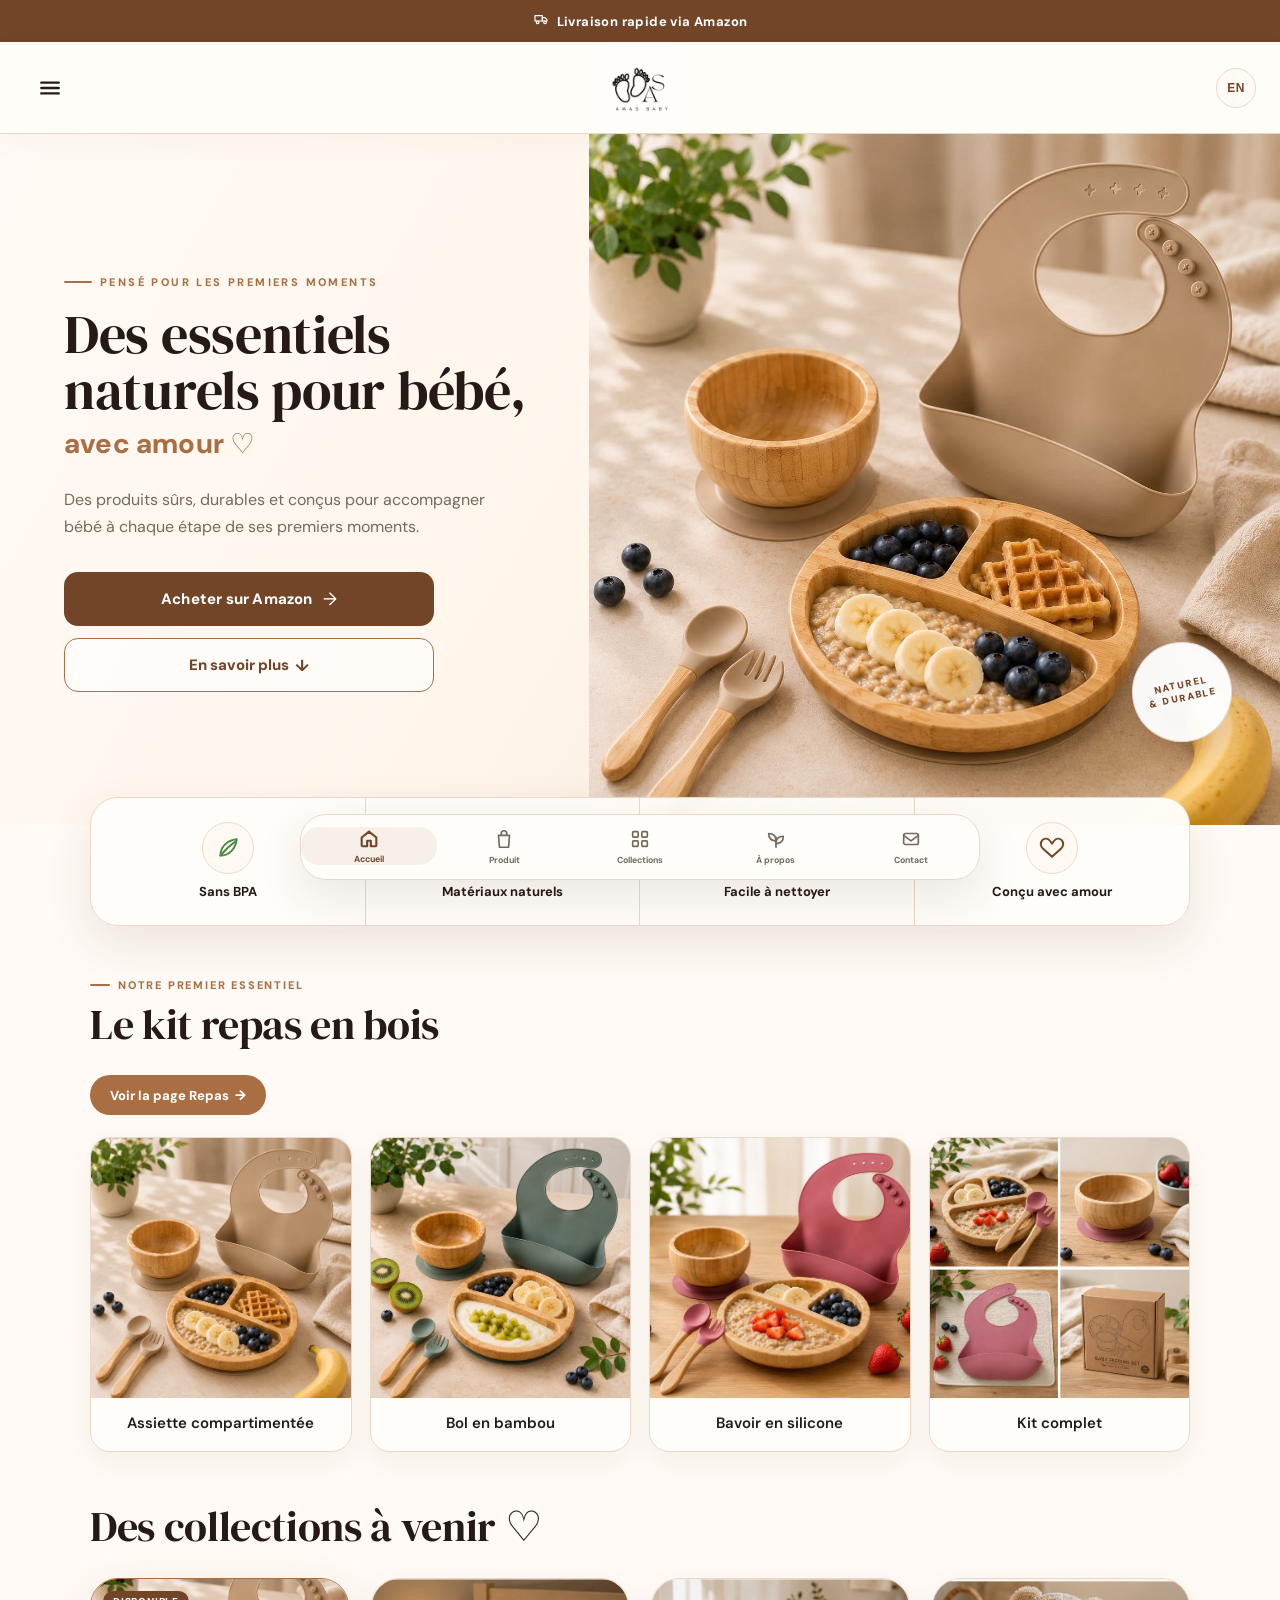
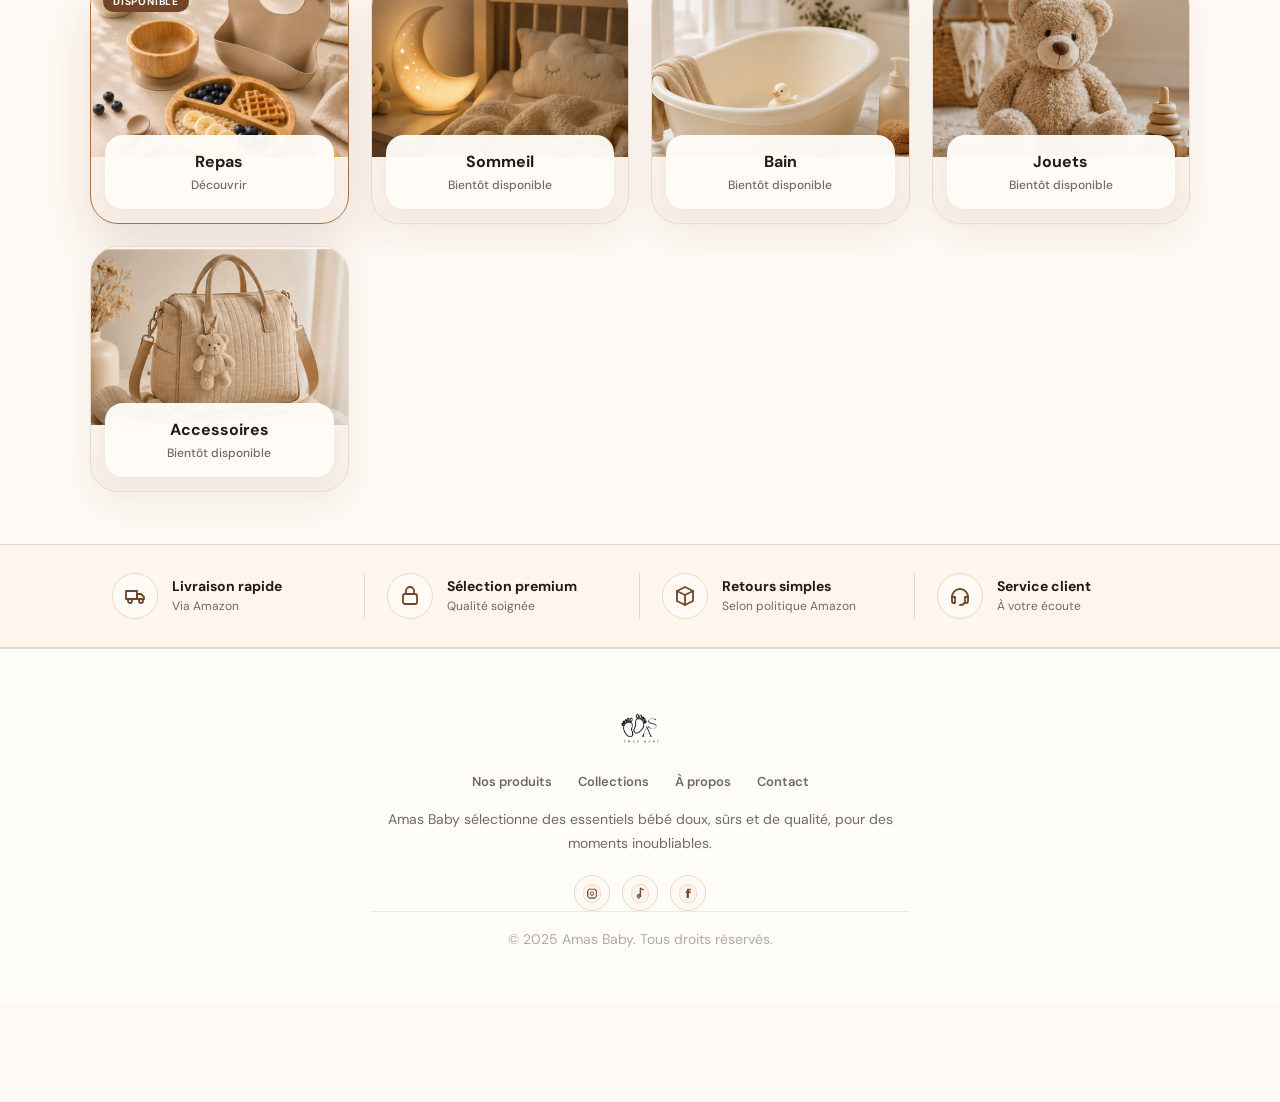
==== commit edf47773: "Add files via upload" ====
--- a/index.html
+++ b/index.html
@@ -11,9 +11,22 @@
   <meta property="og:description" content="Des produits sûrs, durables et conçus pour accompagner bébé à chaque étape de ses premiers moments." />
   <meta property="og:image" content="hero.jpg" />
   <meta property="og:type" content="website" />
+  
+  <meta name="description" content="Amas Baby sélectionne des essentiels bébé doux, sûrs et durables." />
+  <meta name="theme-color" content="#a96f43" />
+  <link rel="icon" href="favicon.ico" />
+  <link rel="apple-touch-icon" href="apple-touch-icon.png" />
+  <link rel="manifest" href="site.webmanifest" />
+  <meta property="og:type" content="website" />
+  <meta property="og:title" content="Amas Baby | Essentiels bébé naturels" />
+  <meta property="og:description" content="Amas Baby sélectionne des essentiels bébé doux, sûrs et durables." />
+  <meta property="og:image" content="hero.jpg" />
+  <meta name="twitter:card" content="summary_large_image" />
+
   <link rel="stylesheet" href="style.css" />
 </head>
 <body id="home">
+  <a class="skipLink" href="#main">Aller au contenu</a>
 
   <div class="announcement">
     <span class="lineIcon" aria-hidden="true">
@@ -32,7 +45,7 @@
     <button class="langBtn" type="button" aria-label="Switch language">EN</button>
   </header>
 
-  <main>
+  <main id="main">
     <section class="hero">
       <div class="heroCopy">
         <p class="eyebrow">Pensé pour les premiers moments</p>
@@ -145,7 +158,7 @@
       </article>
       <article>
         <span><svg viewBox="0 0 24 24"><rect x="5" y="10" width="14" height="10" rx="2"/><path d="M8 10V7a4 4 0 0 1 8 0v3"/></svg></span>
-        <div><h3>Paiement sécurisé</h3><p>Géré par Amazon</p></div>
+        <div><h3>Sélection premium</h3><p>Qualité soignée</p></div>
       </article>
       <article>
         <span><svg viewBox="0 0 24 24"><path d="m12 3 8 4-8 4-8-4 8-4Z"/><path d="M4 7v10l8 4 8-4V7"/><path d="M12 11v10"/></svg></span>
--- a/style.css
+++ b/style.css
@@ -39,7 +39,7 @@
 
 /* HEADER */
 .siteHeader{
-  height:78px;
+  height:92px;
   display:grid;grid-template-columns:52px 1fr 52px;
   align-items:center;padding:0 24px;
   background:rgba(255,253,249,.97);
@@ -50,7 +50,7 @@
 .menuBtn,.langBtn{background:transparent;border:0;color:var(--text);cursor:pointer;display:flex;align-items:center;justify-content:center}
 .menuBtn svg{width:26px;height:26px;stroke-width:2.2}
 .logoLink{display:flex;justify-content:center;align-items:center}
-.logoLink img{width:108px;height:auto;object-fit:contain;mix-blend-mode:multiply}
+.logoLink img{width:148px;height:auto;object-fit:contain;mix-blend-mode:multiply}
 .langBtn{
   justify-self:end;width:40px;height:40px;
   border:1.5px solid var(--line);border-radius:999px;
@@ -287,7 +287,7 @@
 .productInfo{
   background:rgba(255,253,249,.95);border:1px solid var(--line);
   border-radius:var(--radius-lg);padding:32px;box-shadow:var(--shadow);
-  position:sticky;top:98px;
+  position:sticky;top:112px;
 }
 .breadcrumb{color:var(--muted);font-size:12px;margin:0 0 16px;font-weight:500}
 .productInfo h1{
@@ -443,7 +443,7 @@
 .finalLoveGrid small{display:block;color:var(--muted);font-size:12px;line-height:1.3}
 
 /* ANCHORS */
-#collections,#about,#contact,#product{scroll-margin-top:98px}
+#collections,#about,#contact,#product{scroll-margin-top:112px}
 
 /* SMALL CTA */
 .smallCta{
@@ -460,9 +460,9 @@
 @media(max-width:820px){
   body{padding-bottom:90px}
   .announcement{height:38px;font-size:12px}
-  .siteHeader{height:68px;grid-template-columns:46px 1fr 46px;padding:0 16px}
+  .siteHeader{height:80px;grid-template-columns:46px 1fr 46px;padding:0 16px}
   .menuBtn svg{width:24px;height:24px}
-  .logoLink img{width:92px}
+  .logoLink img{width:130px}
   .langBtn{width:36px;height:36px;font-size:11px}
 
   .hero{display:flex;flex-direction:column;min-height:0;background:linear-gradient(180deg,#fffaf5 0%,#fff5eb 60%,#f0dccb 100%)}
@@ -545,3 +545,33 @@
   .galleryNext{right:8px}
 }
 @media(min-width:821px){.bottomNav{bottom:20px}}
+
+
+/* AMAS BABY V4 — développement visuel premium uniquement */
+:root{--ease:cubic-bezier(.2,.8,.2,1)}
+.skipLink{position:absolute;top:-80px;left:16px;z-index:9999;background:#fff;color:#251a16;padding:10px 14px;border-radius:999px;border:1px solid var(--line);transition:top .2s var(--ease)}
+.skipLink:focus{top:12px}
+.siteHeader{background:rgba(255,253,249,.88)!important;backdrop-filter:blur(18px);box-shadow:0 8px 30px rgba(80,47,26,.035)}
+.hero,.productPageHero,.premiumBox,.collectionCard,.productCard,.trustBand article,.faq details{animation:softReveal .55s ease both}
+@keyframes softReveal{from{opacity:0;transform:translateY(14px)}to{opacity:1;transform:translateY(0)}}
+.amazonBtn,.amazonProductBtn,.outlineBtn,.smallCta,.collectionCard,.productCard,.finalIncludedCard,.premiumBox,.galleryArrow,.thumbButton,.bottomNav a{transition:transform .24s var(--ease),box-shadow .24s var(--ease),background .24s var(--ease),opacity .24s var(--ease)}
+.amazonBtn:hover,.amazonProductBtn:hover,.smallCta:hover{transform:translateY(-2px);box-shadow:0 18px 36px rgba(116,69,41,.20)}
+.collectionCard:hover,.productCard:hover,.finalIncludedCard:hover,.premiumBox:hover{transform:translateY(-3px);box-shadow:0 24px 54px rgba(80,47,26,.10)}
+.bottomNav{backdrop-filter:blur(18px);box-shadow:0 16px 46px rgba(80,47,26,.11)}
+.bottomNav a{border-radius:18px}
+.bottomNav a.active,.bottomNav a:hover{background:rgba(169,111,67,.09);transform:translateY(-1px)}
+.finalIncludedCard{background:linear-gradient(180deg,#fff,#fffdf9)!important}
+.finalImageBox{background:#fff!important;display:flex!important;align-items:center!important;justify-content:center!important;overflow:hidden!important}
+.finalImageBox img{width:100%!important;height:100%!important;object-fit:contain!important;background:#fff!important;filter:drop-shadow(0 8px 14px rgba(80,47,26,.06))}
+.finalIncludedCard h3{font-family:'DM Serif Display',Georgia,serif!important;font-weight:400!important;letter-spacing:-.2px}
+.productInfo h1,.premiumBox h2,.collections h2,.productSection h2{letter-spacing:-.35px}
+.premiumBox{background:linear-gradient(180deg,rgba(255,253,249,.98),rgba(255,248,242,.96))!important}
+@media(max-width:820px){
+  .finalImageBox{height:158px!important;padding:10px!important}
+  .finalIncludedCard{min-height:250px!important}
+  .finalIncludedWide{min-height:190px!important}
+  .finalIncludedWide .finalImageBox{height:160px!important}
+}
+@media(prefers-reduced-motion:reduce){
+  *,*::before,*::after{animation:none!important;transition:none!important;scroll-behavior:auto!important}
+}
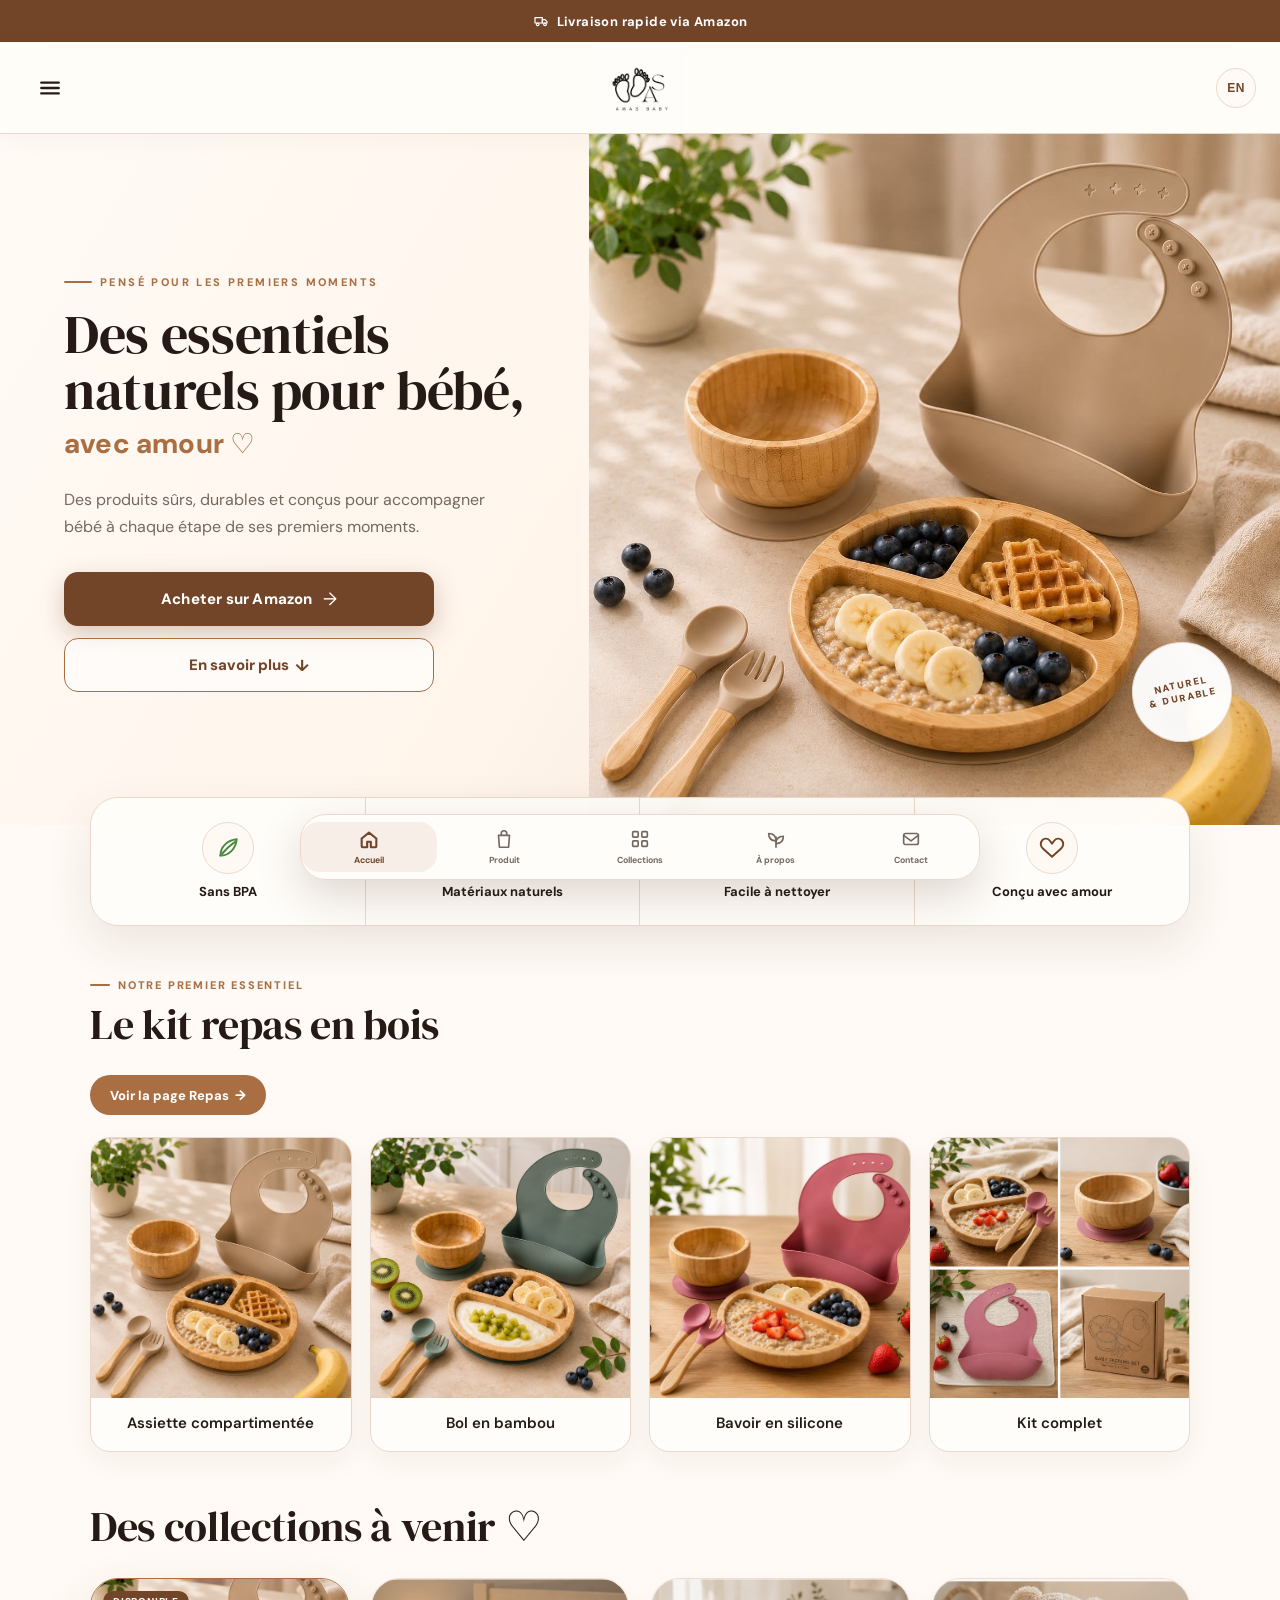
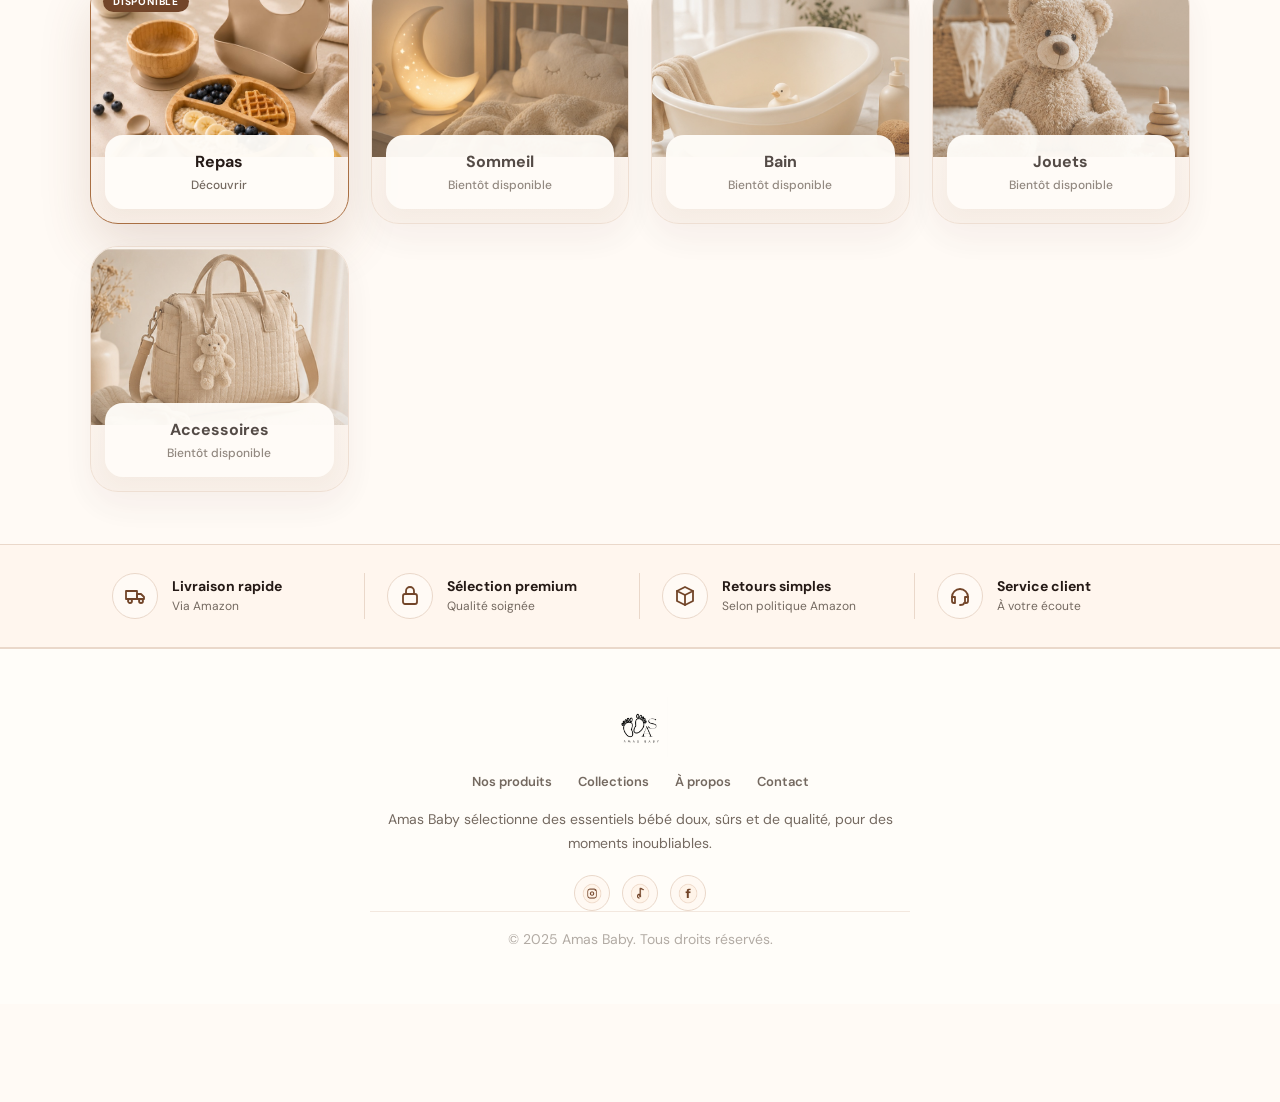
==== commit 6c34c0f1: "Add files via upload" ====
--- a/index.html
+++ b/index.html
@@ -4,34 +4,23 @@
   <meta charset="UTF-8" />
   <meta name="viewport" content="width=device-width, initial-scale=1.0" />
   <title>Amas Baby | Essentiels bébé naturels</title>
-  <meta name="description" content="Amas Baby sélectionne des essentiels bébé doux, sûrs et de qualité." />
-  <link rel="icon" href="logo.png" type="image/png" />
-  <!-- Open Graph pour partages sociaux -->
-  <meta property="og:title" content="Amas Baby | Essentiels bébé naturels" />
-  <meta property="og:description" content="Des produits sûrs, durables et conçus pour accompagner bébé à chaque étape de ses premiers moments." />
-  <meta property="og:image" content="hero.jpg" />
-  <meta property="og:type" content="website" />
-  
-  <meta name="description" content="Amas Baby sélectionne des essentiels bébé doux, sûrs et durables." />
+  <meta name="description" content="Amas Baby sélectionne des essentiels bébé doux, sûrs et de qualité, pour des moments inoubliables." />
   <meta name="theme-color" content="#a96f43" />
   <link rel="icon" href="favicon.ico" />
   <link rel="apple-touch-icon" href="apple-touch-icon.png" />
   <link rel="manifest" href="site.webmanifest" />
   <meta property="og:type" content="website" />
   <meta property="og:title" content="Amas Baby | Essentiels bébé naturels" />
-  <meta property="og:description" content="Amas Baby sélectionne des essentiels bébé doux, sûrs et durables." />
+  <meta property="og:description" content="Des produits sûrs, durables et conçus pour accompagner bébé à chaque étape de ses premiers moments." />
   <meta property="og:image" content="hero.jpg" />
   <meta name="twitter:card" content="summary_large_image" />
-
   <link rel="stylesheet" href="style.css" />
 </head>
 <body id="home">
   <a class="skipLink" href="#main">Aller au contenu</a>
 
   <div class="announcement">
-    <span class="lineIcon" aria-hidden="true">
-      <svg viewBox="0 0 24 24"><path d="M3 7h11v8H3z"/><path d="M14 10h4l3 3v2h-7z"/><circle cx="7" cy="17" r="2"/><circle cx="18" cy="17" r="2"/></svg>
-    </span>
+    <svg viewBox="0 0 24 24" aria-hidden="true"><path d="M3 7h11v8H3z"/><path d="M14 10h4l3 3v2h-7z"/><circle cx="7" cy="17" r="2"/><circle cx="18" cy="17" r="2"/></svg>
     Livraison rapide via Amazon
   </div>
 
@@ -40,14 +29,14 @@
       <svg viewBox="0 0 24 24"><path d="M4 7h16"/><path d="M4 12h16"/><path d="M4 17h16"/></svg>
     </button>
     <a href="#home" class="logoLink" aria-label="Amas Baby accueil">
-      <img src="logo.png" alt="Amas Baby" />
-    </a>
-    <button class="langBtn" type="button" aria-label="Switch language">EN</button>
+      <img src="logo.png" alt="Amas Baby" width="148" height="60" />
+    </a>
+    <button class="langBtn" type="button" aria-label="Changer la langue">EN</button>
   </header>
 
   <main id="main">
     <section class="hero">
-      <div class="heroCopy">
+      <div class="heroCopy reveal">
         <p class="eyebrow">Pensé pour les premiers moments</p>
         <h1>Des essentiels<br>naturels pour bébé,<br><span>avec amour ♡</span></h1>
         <p class="heroText">Des produits sûrs, durables et conçus pour accompagner bébé à chaque étape de ses premiers moments.</p>
@@ -59,12 +48,12 @@
         </div>
       </div>
       <div class="heroImage">
-        <img src="hero.jpg" alt="Kit repas bébé naturel" />
+        <img src="hero.jpg" alt="Kit repas bébé naturel Amas Baby" loading="eager" />
         <div class="badge">Naturel<br>&amp; Durable</div>
       </div>
     </section>
 
-    <section class="features" aria-label="Avantages">
+    <section class="features stagger" aria-label="Nos avantages">
       <article>
         <span class="roundIcon leaf"><svg viewBox="0 0 24 24"><path d="M20 4C11 5 5 11 5 19c8 0 14-6 15-15Z"/><path d="M5 19c4-5 8-9 14-13"/></svg></span>
         <strong>Sans BPA</strong>
@@ -83,66 +72,65 @@
       </article>
     </section>
 
-    <section id="product" class="productSection">
+    <section id="product" class="productSection reveal">
       <p class="sectionKicker">Notre premier essentiel</p>
       <h2>Le kit repas en bois</h2>
       <a class="smallCta" href="repas.html">Voir la page Repas</a>
-
-      <div class="productRail">
-        <article class="productCard">
-          <div class="imgWrap"><img src="product-plate.jpg" alt="Assiette compartimentée" /></div>
+      <div class="productRail stagger">
+        <article class="productCard">
+          <div class="imgWrap"><img src="product-plate.jpg" alt="Assiette compartimentée bambou" loading="lazy" /></div>
           <h3>Assiette compartimentée</h3>
         </article>
         <article class="productCard">
-          <div class="imgWrap"><img src="product-bowl.jpg" alt="Bol en bambou" /></div>
+          <div class="imgWrap"><img src="product-bowl.jpg" alt="Bol en bambou avec ventouse" loading="lazy" /></div>
           <h3>Bol en bambou</h3>
         </article>
         <article class="productCard">
-          <div class="imgWrap"><img src="product-bib.jpg" alt="Bavoir en silicone" /></div>
+          <div class="imgWrap"><img src="product-bib.jpg" alt="Bavoir en silicone alimentaire" loading="lazy" /></div>
           <h3>Bavoir en silicone</h3>
         </article>
         <article class="productCard">
-          <div class="imgWrap"><img src="product-kit.jpg" alt="Kit complet" /></div>
+          <div class="imgWrap"><img src="product-kit.jpg" alt="Kit repas bébé complet" loading="lazy" /></div>
           <h3>Kit complet</h3>
         </article>
       </div>
     </section>
 
-    <section id="collections" class="collections">
+    <section id="collections" class="collections reveal">
       <h2>Des collections à venir ♡</h2>
-      <div class="collectionGrid">
+      <div class="collectionGrid stagger">
         <article class="collectionCard activeCollection">
-          <a href="repas.html" class="cardLink" aria-label="Découvrir la catégorie repas">
-            <img src="hero.jpg" alt="Catégorie repas bébé" />
+          <a href="repas.html" class="cardLink" aria-label="Découvrir la collection Repas">
+            <img src="hero.jpg" alt="Collection repas bébé" loading="lazy" />
             <div class="collectionLabel">
               <h3>Repas</h3>
               <p>Découvrir</p>
             </div>
           </a>
         </article>
-        <article class="collectionCard">
-          <img src="collection-sleep.jpg" alt="Collection sommeil" />
+        <article class="collectionCard" tabindex="-1" aria-hidden="true">
+          <img src="collection-sleep.jpg" alt="" loading="lazy" />
           <div class="collectionLabel">
             <h3>Sommeil</h3>
             <p>Bientôt disponible</p>
           </div>
         </article>
-        <article class="collectionCard">
-          <img src="collection-bath.jpg" alt="Collection bain" />
+        <article class="collectionCard" tabindex="-1" aria-hidden="true">
+          <img src="collection-bath.jpg" alt="" loading="lazy" />
           <div class="collectionLabel">
             <h3>Bain</h3>
             <p>Bientôt disponible</p>
           </div>
         </article>
-        <article class="collectionCard">
-          <img src="collection-toys.jpg" alt="Collection jouets" />
+        <article class="collectionCard" tabindex="-1" aria-hidden="true">
+          <img src="collection-toys.jpg" alt="" loading="lazy" />
           <div class="collectionLabel">
             <h3>Jouets</h3>
             <p>Bientôt disponible</p>
           </div>
         </article>
-        <article class="collectionCard">
-          <img src="collection-accessories.jpg" alt="Collection accessoires" />
+        <article class="collectionCard" tabindex="-1" aria-hidden="true">
+          <img src="collection-accessories.jpg" alt="" loading="lazy" />
           <div class="collectionLabel">
             <h3>Accessoires</h3>
             <p>Bientôt disponible</p>
@@ -151,7 +139,7 @@
       </div>
     </section>
 
-    <section id="about" class="trustBand">
+    <section id="about" class="trustBand reveal">
       <article>
         <span><svg viewBox="0 0 24 24"><path d="M3 7h11v8H3z"/><path d="M14 10h4l3 3v2h-7z"/><circle cx="7" cy="17" r="2"/><circle cx="18" cy="17" r="2"/></svg></span>
         <div><h3>Livraison rapide</h3><p>Via Amazon</p></div>
@@ -172,8 +160,8 @@
   </main>
 
   <footer id="contact" class="footer">
-    <a href="#home"><img src="logo.png" alt="Amas Baby" /></a>
-    <nav class="footerLinks" aria-label="Liens footer">
+    <a href="#home"><img src="logo.png" alt="Amas Baby" width="100" loading="lazy" /></a>
+    <nav class="footerLinks" aria-label="Liens utiles">
       <a href="repas.html">Nos produits</a>
       <a href="#collections">Collections</a>
       <a href="#about">À propos</a>
@@ -181,14 +169,14 @@
     </nav>
     <p>Amas Baby sélectionne des essentiels bébé doux, sûrs et de qualité, pour des moments inoubliables.</p>
     <div class="socials" aria-label="Réseaux sociaux">
-      <a href="#" aria-label="Instagram"><img src="social-instagram.png" alt="Instagram"></a>
-      <a href="#" aria-label="TikTok"><img src="social-tiktok.png" alt="TikTok"></a>
-      <a href="#" aria-label="Facebook"><img src="social-facebook.png" alt="Facebook"></a>
+      <a href="#" aria-label="Instagram"><img src="social-instagram.png" alt="Instagram" loading="lazy" /></a>
+      <a href="#" aria-label="TikTok"><img src="social-tiktok.png" alt="TikTok" loading="lazy" /></a>
+      <a href="#" aria-label="Facebook"><img src="social-facebook.png" alt="Facebook" loading="lazy" /></a>
     </div>
     <p class="footerCopy">© 2025 Amas Baby. Tous droits réservés.</p>
   </footer>
 
-  <nav class="bottomNav" aria-label="Navigation mobile">
+  <nav class="bottomNav" aria-label="Navigation principale">
     <a href="index.html" class="active">
       <svg viewBox="0 0 24 24" aria-hidden="true"><path d="M4 11.5 12 5l8 6.5V20a1 1 0 0 1-1 1h-5v-6h-4v6H5a1 1 0 0 1-1-1v-8.5Z"/></svg>
       <small>Accueil</small>
@@ -210,7 +198,6 @@
       <small>Contact</small>
     </a>
   </nav>
-
   <script src="script.js"></script>
 </body>
 </html>
--- a/style.css
+++ b/style.css
@@ -1,5 +1,8 @@
 @import url('https://fonts.googleapis.com/css2?family=DM+Serif+Display:ital@0;1&family=DM+Sans:wght@400;500;600;700;800;900&display=swap');
 
+/* ══════════════════════════════════════════
+   DESIGN TOKENS
+══════════════════════════════════════════ */
 :root{
   --bg:#fffaf5;
   --cream:#fffdf9;
@@ -10,25 +13,71 @@
   --text:#251a16;
   --muted:#746960;
   --shadow:0 18px 46px rgba(80,47,26,.10);
+  --shadow-lg:0 28px 64px rgba(80,47,26,.14);
   --radius-lg:28px;
   --radius-md:20px;
   --radius-sm:14px;
-}
-
-*{box-sizing:border-box}
+  --ease:cubic-bezier(.2,.8,.2,1);
+  --ease-spring:cubic-bezier(.34,1.56,.64,1);
+}
+
+/* ══════════════════════════════════════════
+   RESET & BASE
+══════════════════════════════════════════ */
+*{box-sizing:border-box;margin:0;padding:0}
 html{scroll-behavior:smooth}
 body{
-  margin:0;
   background:var(--bg);
   color:var(--text);
   font-family:'DM Sans',system-ui,-apple-system,sans-serif;
   padding-bottom:98px;
+  -webkit-font-smoothing:antialiased;
 }
 a{text-decoration:none;color:inherit}
 img{max-width:100%;display:block}
 svg{width:24px;height:24px;fill:none;stroke:currentColor;stroke-width:1.8;stroke-linecap:round;stroke-linejoin:round}
 
-/* ANNOUNCEMENT BAR */
+/* ══════════════════════════════════════════
+   SKIP LINK (ACCESSIBILITY)
+══════════════════════════════════════════ */
+.skipLink{
+  position:absolute;top:-80px;left:16px;z-index:9999;
+  background:#fff;color:var(--text);
+  padding:10px 14px;border-radius:999px;
+  border:1px solid var(--line);
+  transition:top .2s var(--ease);
+}
+.skipLink:focus{top:12px}
+
+/* ══════════════════════════════════════════
+   SCROLL REVEAL — base state
+══════════════════════════════════════════ */
+.reveal{
+  opacity:0;
+  transform:translateY(22px);
+  transition:opacity .55s var(--ease), transform .55s var(--ease);
+}
+.reveal.visible{
+  opacity:1;
+  transform:translateY(0);
+}
+/* Stagger children inside a reveal parent */
+.stagger > *{
+  opacity:0;
+  transform:translateY(18px);
+  transition:opacity .45s var(--ease), transform .45s var(--ease);
+}
+/* Base visible state FIRST, then nth-child delays override it */
+.stagger.visible > *{opacity:1;transform:translateY(0)}
+.stagger.visible > *:nth-child(1){transition-delay:.05s}
+.stagger.visible > *:nth-child(2){transition-delay:.12s}
+.stagger.visible > *:nth-child(3){transition-delay:.19s}
+.stagger.visible > *:nth-child(4){transition-delay:.26s}
+.stagger.visible > *:nth-child(5){transition-delay:.33s}
+
+/* ══════════════════════════════════════════
+   ANNOUNCEMENT BAR
+══════════════════════════════════════════ */
 .announcement{
   height:42px;
   display:flex;justify-content:center;align-items:center;gap:8px;
@@ -37,30 +86,48 @@
 }
 .announcement svg{width:16px;height:16px;stroke:#fff}
 
-/* HEADER */
+/* ══════════════════════════════════════════
+   HEADER — shrinks on scroll
+══════════════════════════════════════════ */
 .siteHeader{
   height:92px;
   display:grid;grid-template-columns:52px 1fr 52px;
   align-items:center;padding:0 24px;
-  background:rgba(255,253,249,.97);
+  background:rgba(255,253,249,.90);
   border-bottom:1px solid var(--line);
   position:sticky;top:0;z-index:20;
-  backdrop-filter:blur(16px);
-}
-.menuBtn,.langBtn{background:transparent;border:0;color:var(--text);cursor:pointer;display:flex;align-items:center;justify-content:center}
+  backdrop-filter:blur(20px);
+  box-shadow:0 4px 24px rgba(80,47,26,.04);
+  transition:height .3s var(--ease), box-shadow .3s var(--ease);
+}
+.siteHeader.scrolled{
+  height:68px;
+  box-shadow:0 8px 32px rgba(80,47,26,.08);
+}
+.menuBtn,.langBtn{
+  background:transparent;border:0;
+  color:var(--text);cursor:pointer;
+  display:flex;align-items:center;justify-content:center;
+}
 .menuBtn svg{width:26px;height:26px;stroke-width:2.2}
 .logoLink{display:flex;justify-content:center;align-items:center}
-.logoLink img{width:148px;height:auto;object-fit:contain;mix-blend-mode:multiply}
+.logoLink img{
+  width:148px;height:auto;object-fit:contain;mix-blend-mode:multiply;
+  transition:width .3s var(--ease);
+}
+.siteHeader.scrolled .logoLink img{width:118px}
 .langBtn{
   justify-self:end;width:40px;height:40px;
   border:1.5px solid var(--line);border-radius:999px;
   background:#fffaf5;color:var(--brown2);
   font-weight:800;font-size:12px;letter-spacing:.5px;
-  transition:background .2s,border-color .2s;
-}
-.langBtn:hover{background:var(--cream2);border-color:var(--brown)}
-
-/* HERO */
+  transition:background .2s,border-color .2s,transform .2s var(--ease-spring);
+}
+.langBtn:hover{background:var(--cream2);border-color:var(--brown);transform:scale(1.08)}
+
+/* ══════════════════════════════════════════
+   HERO
+══════════════════════════════════════════ */
 .hero{
   display:grid;grid-template-columns:minmax(320px,46%) 1fr;
   min-height:600px;overflow:hidden;
@@ -81,10 +148,9 @@
   width:28px;height:1.5px;background:var(--brown);border-radius:2px;
 }
 h1{
-  margin:0;
   font-family:'DM Serif Display',Georgia,serif;
   font-size:clamp(40px,4.2vw,62px);
-  line-height:1.04;letter-spacing:-.3px;font-weight:400;
+  line-height:1.04;letter-spacing:-.35px;font-weight:400;
 }
 h1 span{
   display:block;margin-top:10px;
@@ -97,18 +163,37 @@
   color:var(--muted);font-size:16px;line-height:1.7;
 }
 .actions{display:grid;gap:12px;max-width:370px}
+
+/* Buttons */
 .amazonBtn,.outlineBtn{
   height:54px;border-radius:var(--radius-sm);
   display:flex;align-items:center;justify-content:center;
   font-weight:800;font-size:15px;
-  transition:opacity .2s,transform .15s;
-}
-.amazonBtn:hover,.outlineBtn:hover{opacity:.88;transform:translateY(-1px)}
-.amazonBtn{color:white;background:var(--brown2);gap:10px;letter-spacing:.2px;}
+  transition:transform .24s var(--ease),box-shadow .24s var(--ease),opacity .18s;
+}
+.amazonBtn{
+  color:white;background:var(--brown2);gap:10px;letter-spacing:.2px;
+  box-shadow:0 8px 24px rgba(114,69,41,.28);
+  animation:pulseGlow 3s ease-in-out infinite;
+}
+@keyframes pulseGlow{
+  0%,100%{box-shadow:0 8px 24px rgba(114,69,41,.28)}
+  50%{box-shadow:0 12px 36px rgba(114,69,41,.44)}
+}
 .amazonBtn::after{content:'→';font-size:18px;font-weight:400}
+.amazonBtn:hover{
+  transform:translateY(-2px);
+  box-shadow:0 18px 40px rgba(114,69,41,.38);
+  animation:none;
+}
 .amazonWord{display:none}
-.outlineBtn{border:1.5px solid var(--brown);background:rgba(255,255,255,.6);color:var(--brown2);gap:6px;}
+.outlineBtn{
+  border:1.5px solid var(--brown);background:rgba(255,255,255,.6);
+  color:var(--brown2);gap:6px;
+}
 .outlineBtn::after{content:'↓';font-size:16px}
+.outlineBtn:hover{transform:translateY(-1px);background:rgba(255,255,255,.9)}
+
 .heroImage{position:relative;min-height:600px}
 .heroImage img{width:100%;height:100%;object-fit:cover}
 .badge{
@@ -122,7 +207,9 @@
   box-shadow:0 12px 32px rgba(80,47,26,.18);line-height:1.4;
 }
 
-/* FEATURES STRIP */
+/* ══════════════════════════════════════════
+   FEATURES STRIP
+══════════════════════════════════════════ */
 .features{
   width:min(1100px,calc(100% - 44px));
   margin:-28px auto 44px;
@@ -143,12 +230,16 @@
   width:52px;height:52px;margin:0 auto 10px;border-radius:50%;
   display:grid;place-items:center;border:1px solid var(--line);
   color:var(--brown2);background:#fff9f3;
-}
+  transition:transform .2s var(--ease-spring);
+}
+.features article:hover .roundIcon{transform:scale(1.1)}
 .roundIcon svg{width:26px;height:26px}
 .leaf{color:#4a8b43}.sprout{color:#7b6b37}.drop{color:#327da2}.heart{color:var(--brown2)}
 .features strong{font-size:13px;font-weight:700;line-height:1.3;display:block;margin-top:2px}
 
-/* PRODUCT SECTION */
+/* ══════════════════════════════════════════
+   PRODUCT SECTION
+══════════════════════════════════════════ */
 .productSection,.collections{
   width:min(1100px,calc(100% - 44px));margin:52px auto 0;
 }
@@ -166,32 +257,35 @@
   margin:0 0 28px;
   font-family:'DM Serif Display',Georgia,serif;
   font-size:clamp(30px,3.6vw,42px);
-  line-height:1.08;font-weight:400;
+  line-height:1.08;font-weight:400;letter-spacing:-.35px;
 }
 .productRail{display:grid;grid-template-columns:repeat(4,1fr);gap:18px}
 .productCard{
   background:var(--cream);border:1px solid var(--line);
   border-radius:var(--radius-md);overflow:hidden;
   box-shadow:0 10px 28px rgba(80,47,26,.05);text-align:center;
-  transition:transform .22s,box-shadow .22s;
-}
-.productCard:hover{transform:translateY(-4px);box-shadow:0 22px 44px rgba(80,47,26,.12)}
+  transition:transform .24s var(--ease),box-shadow .24s var(--ease);
+}
+.productCard:hover{transform:translateY(-5px);box-shadow:var(--shadow-lg)}
 .productCard .imgWrap{width:100%;aspect-ratio:1;overflow:hidden;background:#fff}
-.productCard img{width:100%;height:100%;object-fit:cover;transition:transform .4s}
-.productCard:hover img{transform:scale(1.04)}
+.productCard img{width:100%;height:100%;object-fit:cover;transition:transform .4s var(--ease)}
+.productCard:hover img{transform:scale(1.05)}
 .productCard h3{font-size:15px;margin:16px 12px 18px;font-weight:600;line-height:1.3}
 
-/* COLLECTIONS */
+/* ══════════════════════════════════════════
+   COLLECTIONS
+══════════════════════════════════════════ */
 .collectionGrid{display:grid;grid-template-columns:repeat(4,1fr);gap:22px}
 .collectionCard{
   background:linear-gradient(180deg,#fffaf4,#f8eee6);
   border:1px solid var(--line);border-radius:var(--radius-lg);
   overflow:hidden;box-shadow:0 14px 36px rgba(80,47,26,.07);
-  transition:transform .22s,box-shadow .22s;position:relative;
-}
-.collectionCard:hover{transform:translateY(-4px);box-shadow:0 26px 52px rgba(80,47,26,.13)}
-.collectionCard img{width:100%;height:178px;object-fit:cover;transition:transform .4s}
-.collectionCard:hover img{transform:scale(1.04)}
+  transition:transform .24s var(--ease),box-shadow .24s var(--ease);
+  position:relative;
+}
+.collectionCard:hover{transform:translateY(-5px);box-shadow:var(--shadow-lg)}
+.collectionCard img{width:100%;height:178px;object-fit:cover;transition:transform .4s var(--ease)}
+.collectionCard:hover img{transform:scale(1.05)}
 .collectionLabel{
   margin:-22px 14px 14px;position:relative;z-index:2;
   background:rgba(255,253,249,.96);border-radius:18px;
@@ -207,9 +301,16 @@
   letter-spacing:.8px;text-transform:uppercase;
   padding:4px 10px;border-radius:999px;
 }
-.collectionCard:not(.activeCollection){opacity:.8;pointer-events:none}
-
-/* TRUST BAND */
+/* Inactive cards — visually dimmed, not interactive */
+.collectionCard:not(.activeCollection){
+  opacity:.78;
+  pointer-events:none;
+}
+.collectionCard:not(.activeCollection)[tabindex="-1"]{outline:none}
+
+/* ══════════════════════════════════════════
+   TRUST BAND
+══════════════════════════════════════════ */
 .trustBand{
   margin:52px auto 0;width:100%;
   padding:28px max(24px,calc((100% - 1100px)/2));
@@ -227,11 +328,15 @@
   display:grid;place-items:center;
   background:#fffaf5;border:1px solid var(--line);
   color:var(--brown2);flex:0 0 auto;
-}
+  transition:transform .2s var(--ease-spring);
+}
+.trustBand article:hover span{transform:scale(1.12)}
 .trustBand h3{font-size:14px;margin:0 0 3px;font-weight:700}
-.trustBand p{font-size:12px;margin:0;color:var(--muted)}
-
-/* FOOTER */
+.trustBand p{font-size:12px;color:var(--muted)}
+
+/* ══════════════════════════════════════════
+   FOOTER
+══════════════════════════════════════════ */
 .footer{
   background:#fffdf9;border-top:1px solid var(--line);
   padding:48px 22px 32px;text-align:center;
@@ -248,16 +353,18 @@
   width:36px;height:36px;border-radius:50%;
   display:grid;place-items:center;
   border:1px solid var(--line);background:#fff9f3;overflow:hidden;
-  transition:transform .2s,border-color .2s;
-}
-.socials a:hover{transform:scale(1.1);border-color:var(--brown)}
+  transition:transform .2s var(--ease-spring),border-color .2s;
+}
+.socials a:hover{transform:scale(1.12);border-color:var(--brown)}
 .socials img{width:60%;height:60%;object-fit:contain;display:block;margin:auto}
 .footerCopy{
   margin-top:22px;padding-top:16px;border-top:1px solid var(--line);
   font-size:11px;color:var(--muted);opacity:.55;
 }
 
-/* BOTTOM NAV */
+/* ══════════════════════════════════════════
+   BOTTOM NAV — pill active indicator
+══════════════════════════════════════════ */
 .bottomNav{
   position:fixed;z-index:40;left:50%;bottom:18px;transform:translateX(-50%);
   width:min(92%,680px);height:66px;
@@ -266,12 +373,20 @@
   border-radius:26px;box-shadow:0 16px 44px rgba(80,47,26,.18);
   backdrop-filter:blur(20px);
 }
-.bottomNav a{text-align:center;color:var(--muted);font-size:10.5px;font-weight:700;transition:color .2s}
-.bottomNav a.active{color:var(--brown2)}
+.bottomNav a{
+  text-align:center;color:var(--muted);
+  font-size:10.5px;font-weight:700;
+  border-radius:18px;padding:6px 4px;
+  transition:color .2s, background .2s var(--ease), transform .2s var(--ease-spring);
+}
+.bottomNav a.active{color:var(--brown2);background:rgba(169,111,67,.10)}
+.bottomNav a:hover:not(.active){color:var(--brown);transform:translateY(-1px)}
 .bottomNav svg{display:block;margin:0 auto 3px;width:22px;height:22px;stroke-width:1.8}
 .bottomNav a.active svg{stroke-width:2.3}
 
-/* PRODUCT PAGE */
+/* ══════════════════════════════════════════
+   PRODUCT PAGE — GALLERY
+══════════════════════════════════════════ */
 .productPageHero{
   display:grid;grid-template-columns:1.05fr .95fr;gap:40px;
   width:min(1100px,calc(100% - 44px));margin:40px auto 0;align-items:start;
@@ -279,11 +394,31 @@
 .productGallery .mainProductImage{
   border-radius:var(--radius-lg);overflow:hidden;
   border:1px solid var(--line);box-shadow:var(--shadow);background:#fffaf5;
+  touch-action:pan-y;/* allow vertical scroll, horizontal swipe handled by JS */
 }
 .productGallery .mainProductImage img{
-  width:100%;height:500px;object-fit:cover;transition:opacity .25s;
-}
-.thumbs{display:grid;grid-template-columns:repeat(4,1fr);gap:10px;margin-top:12px}
+  width:100%;height:500px;object-fit:cover;
+  transition:opacity .25s var(--ease);
+  user-select:none;
+}
+.thumbs{
+  display:grid;grid-template-columns:repeat(4,1fr);gap:10px;margin-top:12px;
+}
+/* Gallery dots (mobile) */
+.galleryDots{
+  display:none;
+  justify-content:center;gap:7px;margin-top:12px;
+}
+.galleryDot{
+  width:7px;height:7px;border-radius:50%;
+  background:var(--line);border:0;padding:0;cursor:pointer;
+  transition:background .2s, transform .2s var(--ease-spring);
+}
+.galleryDot.active{background:var(--brown2);transform:scale(1.3)}
+
+/* ══════════════════════════════════════════
+   PRODUCT INFO
+══════════════════════════════════════════ */
 .productInfo{
   background:rgba(255,253,249,.95);border:1px solid var(--line);
   border-radius:var(--radius-lg);padding:32px;box-shadow:var(--shadow);
@@ -292,7 +427,7 @@
 .breadcrumb{color:var(--muted);font-size:12px;margin:0 0 16px;font-weight:500}
 .productInfo h1{
   font-family:'DM Serif Display',Georgia,serif;
-  font-size:36px;line-height:1.1;letter-spacing:-.2px;
+  font-size:36px;line-height:1.1;letter-spacing:-.3px;
   margin:0 0 18px;font-weight:400;
 }
 .price{font-size:28px;font-weight:800;color:var(--brown2);margin:0 0 22px;letter-spacing:-.3px}
@@ -308,63 +443,35 @@
   border:1.5px solid var(--line);border-radius:999px;
   padding:9px 16px;background:#fffaf5;
   font-weight:700;color:var(--brown2);font-size:13px;
-  cursor:pointer;transition:background .18s,border-color .18s;
-}
-.colorPills span:hover,.colorPills span.selected{background:var(--brown2);color:#fff;border-color:var(--brown2)}
+  cursor:pointer;
+  transition:background .18s,border-color .18s,transform .18s var(--ease-spring);
+}
+.colorPills span:hover{transform:scale(1.04)}
+.colorPills span.selected{background:var(--brown2);color:#fff;border-color:var(--brown2)}
 .amazonProductBtn{
   height:56px;border-radius:var(--radius-sm);
   display:flex;justify-content:center;align-items:center;
   gap:10px;width:100%;
   background:var(--brown2);color:white;
   font-weight:800;font-size:16px;margin-bottom:22px;
-  transition:opacity .2s,transform .15s;letter-spacing:.2px;
-}
-.amazonProductBtn:hover{opacity:.88;transform:translateY(-1px)}
+  box-shadow:0 8px 24px rgba(114,69,41,.28);
+  animation:pulseGlow 3s ease-in-out infinite;
+  transition:transform .24s var(--ease),box-shadow .24s var(--ease);
+  letter-spacing:.2px;
+}
+.amazonProductBtn:hover{
+  transform:translateY(-2px);
+  box-shadow:0 18px 40px rgba(114,69,41,.38);
+  animation:none;
+}
 .amazonProductBtn::after{content:'→';font-size:18px;font-weight:400}
 .amazonProductBtn .amazonWord{display:none}
-.productDesc{color:var(--muted);line-height:1.75;margin:0;font-size:14px}
-
-/* DETAIL PANELS */
-.detailsPanel{
-  width:min(1100px,calc(100% - 44px));margin:32px auto 0;display:grid;gap:16px;
-}
-.detailRow{
-  background:rgba(255,253,249,.9);border:1px solid var(--line);
-  border-radius:var(--radius-lg);padding:28px;
-}
-.detailRow h2{margin:0 0 22px;text-align:center;font-size:17px;font-weight:700}
-.iconGrid{display:grid;grid-template-columns:repeat(5,1fr);gap:16px;text-align:center}
-.iconGrid span{
-  width:52px;height:52px;display:grid;place-items:center;
-  margin:0 auto 10px;border:1px solid var(--line);border-radius:50%;color:var(--brown2);
-}
-.iconGrid strong{font-size:13px;display:block;font-weight:700}
-.iconGrid small{color:var(--muted)}
-
-/* FAQ */
-.faq{
-  width:min(1100px,calc(100% - 44px));margin:32px auto 64px;display:grid;gap:8px;
-}
-.faq details{
-  background:#fffdf9;border:1px solid var(--line);
-  border-radius:var(--radius-sm);overflow:hidden;
-  transition:box-shadow .2s;
-}
-.faq details[open]{box-shadow:0 8px 24px rgba(80,47,26,.07)}
-.faq summary{
-  font-weight:700;cursor:pointer;
-  padding:18px 22px;font-size:15px;
-  list-style:none;display:flex;justify-content:space-between;align-items:center;
-  transition:background .18s;
-}
-.faq summary:hover{background:var(--cream2)}
-.faq summary::-webkit-details-marker{display:none}
-.faq summary::after{content:'+';font-size:22px;font-weight:300;color:var(--brown);transition:transform .2s;flex-shrink:0}
-.faq details[open] summary::after{transform:rotate(45deg)}
-.faq p{color:var(--muted);line-height:1.68;margin:0;padding:0 22px 18px;font-size:14px}
-
-/* GALLERY */
-.galleryBox{position:relative}
+.productDesc{color:var(--muted);line-height:1.75;font-size:14px}
+
+/* ══════════════════════════════════════════
+   GALLERY ARROWS
+══════════════════════════════════════════ */
+.galleryBox{position:relative;user-select:none}
 .galleryArrow{
   position:absolute;top:50%;transform:translateY(-50%);z-index:5;
   width:46px;height:46px;border-radius:50%;
@@ -374,21 +481,28 @@
   display:grid;place-items:center;
   box-shadow:0 8px 22px rgba(80,47,26,.14);
   cursor:pointer;backdrop-filter:blur(10px);
-  transition:background .18s,transform .15s;
-}
-.galleryArrow:hover{background:rgba(255,253,249,1);transform:translateY(-50%) scale(1.06)}
+  transition:background .18s,transform .18s var(--ease-spring),box-shadow .18s;
+}
+.galleryArrow:hover{
+  background:rgba(255,253,249,1);
+  transform:translateY(-50%) scale(1.1);
+  box-shadow:0 12px 30px rgba(80,47,26,.2);
+}
 .galleryPrev{left:14px}
 .galleryNext{right:14px}
 .thumbButton{
   border:0;padding:0;background:transparent;
   border-radius:var(--radius-sm);overflow:hidden;
-  cursor:pointer;opacity:.62;transition:opacity .2s;
-}
-.thumbButton:hover{opacity:.85}
+  cursor:pointer;opacity:.62;
+  transition:opacity .2s, transform .2s var(--ease-spring), outline-offset .2s;
+}
+.thumbButton:hover{opacity:.85;transform:scale(1.04)}
 .thumbButton.active{opacity:1;outline:2.5px solid var(--brown);outline-offset:2px}
 .thumbButton img{height:74px;width:100%;object-fit:cover;border-radius:var(--radius-sm);border:1px solid var(--line);display:block}
 
-/* PREMIUM DETAILS */
+/* ══════════════════════════════════════════
+   PREMIUM DETAILS
+══════════════════════════════════════════ */
 .premiumDetails{
   width:min(1100px,calc(100% - 44px));margin:32px auto 0;display:grid;gap:22px;
 }
@@ -400,71 +514,158 @@
 .premiumBox h2{
   margin:0 0 26px;text-align:center;
   font-family:'DM Serif Display',Georgia,serif;
-  font-size:26px;letter-spacing:-.1px;line-height:1.15;font-weight:400;
-}
-.finalIncludedGrid{display:grid;grid-template-columns:repeat(2,minmax(0,1fr));gap:16px}
+  font-size:26px;letter-spacing:-.2px;line-height:1.15;font-weight:400;
+}
+
+/* Included grid — 2×2 + wide bib */
+.finalIncludedGrid{
+  display:grid;
+  grid-template-columns:repeat(2,minmax(0,1fr));
+  gap:16px;
+}
 .finalIncludedCard{
-  background:#fff;border:1px solid rgba(234,216,202,.9);
+  background:#fff;
+  border:1px solid rgba(234,216,202,.9);
   border-radius:var(--radius-md);overflow:hidden;text-align:center;
   box-shadow:0 10px 26px rgba(80,47,26,.05);
-  min-height:280px;display:flex;flex-direction:column;
-  align-items:center;justify-content:flex-start;
-  transition:transform .22s,box-shadow .22s;
-}
-.finalIncludedCard:hover{transform:translateY(-3px);box-shadow:0 18px 38px rgba(80,47,26,.10)}
+  display:flex;flex-direction:column;align-items:center;
+  transition:transform .24s var(--ease),box-shadow .24s var(--ease);
+}
+.finalIncludedCard:hover{transform:translateY(-4px);box-shadow:var(--shadow-lg)}
 .finalImageBox{
-  width:100%;height:168px;background:#fff;
-  display:flex;align-items:center;justify-content:center;padding:16px 16px 0;
-}
-.finalImageBox img{width:100%;height:100%;object-fit:contain;display:block;background:#fff}
+  width:100%;height:200px;
+  background:#fff;
+  display:flex;align-items:center;justify-content:center;
+  padding:20px 20px 0;
+}
+.finalImageBox img{
+  width:100%;height:100%;
+  object-fit:contain;display:block;
+  filter:drop-shadow(0 6px 14px rgba(80,47,26,.08));
+  transition:transform .3s var(--ease);
+}
+.finalIncludedCard:hover .finalImageBox img{transform:scale(1.04)}
 .finalIncludedCard h3{
-  margin:12px 8px 4px;font-size:20px;line-height:1.1;color:var(--text);
+  margin:14px 10px 5px;font-size:20px;line-height:1.1;
   font-family:'DM Serif Display',Georgia,serif;font-weight:400;
-}
-.finalIncludedCard p{margin:0 8px 18px;color:var(--muted);font-size:14px;line-height:1.35}
+  letter-spacing:-.2px;
+}
+.finalIncludedCard p{margin:0 10px 18px;color:var(--muted);font-size:14px;line-height:1.35}
+
+/* Bavoir — pleine largeur */
 .finalIncludedWide{
-  grid-column:1/-1;min-height:196px;flex-direction:row;
-  justify-content:center;gap:26px;padding:10px 18px;
-}
-.finalIncludedWide .finalImageBox{width:42%;max-width:268px;height:176px;padding:0}
-.finalWideText{text-align:left}
-.finalWideText h3{margin:0 0 5px}
+  grid-column:1/-1;
+  flex-direction:row;
+  justify-content:center;
+  gap:32px;padding:16px 24px;
+  min-height:210px;
+}
+.finalIncludedWide .finalImageBox{
+  width:38%;max-width:260px;height:170px;padding:0;
+}
+.finalWideText{
+  display:flex;flex-direction:column;justify-content:center;text-align:left;
+}
+.finalWideText h3{margin:0 0 6px}
 .finalWideText p{margin:0}
+
+/* Love grid */
 .finalLoveGrid{display:grid;grid-template-columns:repeat(5,1fr);gap:10px}
-.finalLoveGrid article{text-align:center;padding:18px 8px;border-right:1px solid rgba(234,216,202,.72)}
+.finalLoveGrid article{
+  text-align:center;padding:18px 8px;
+  border-right:1px solid rgba(234,216,202,.72);
+  transition:background .2s;
+  border-radius:var(--radius-sm);
+}
 .finalLoveGrid article:last-child{border-right:0}
+.finalLoveGrid article:hover{background:var(--cream2)}
 .finalLoveGrid span{
   width:56px;height:56px;display:grid;place-items:center;
   margin:0 auto 11px;border:1px solid var(--line);border-radius:999px;
   background:#fffaf5;color:var(--brown2);
-}
+  transition:transform .2s var(--ease-spring);
+}
+.finalLoveGrid article:hover span{transform:scale(1.12)}
 .finalLoveGrid span svg{width:28px;height:28px}
 .finalLoveGrid strong{display:block;font-size:15px;margin-bottom:3px;font-weight:700}
 .finalLoveGrid small{display:block;color:var(--muted);font-size:12px;line-height:1.3}
 
-/* ANCHORS */
+/* ══════════════════════════════════════════
+   FAQ
+══════════════════════════════════════════ */
+.faq{
+  width:min(1100px,calc(100% - 44px));margin:32px auto 64px;display:grid;gap:8px;
+}
+.faq details{
+  background:#fffdf9;border:1px solid var(--line);
+  border-radius:var(--radius-sm);overflow:hidden;
+  transition:box-shadow .2s;
+}
+.faq details[open]{box-shadow:0 8px 24px rgba(80,47,26,.07)}
+.faq summary{
+  font-weight:700;cursor:pointer;
+  padding:18px 22px;font-size:15px;
+  list-style:none;display:flex;justify-content:space-between;align-items:center;
+  transition:background .18s;
+}
+.faq summary:hover{background:var(--cream2)}
+.faq summary::-webkit-details-marker{display:none}
+.faq summary::after{
+  content:'+';font-size:22px;font-weight:300;
+  color:var(--brown);transition:transform .25s var(--ease);flex-shrink:0;
+}
+.faq details[open] summary::after{transform:rotate(45deg)}
+.faq p{color:var(--muted);line-height:1.68;padding:0 22px 18px;font-size:14px}
+
+/* ══════════════════════════════════════════
+   DETAIL PANELS
+══════════════════════════════════════════ */
+.detailsPanel{
+  width:min(1100px,calc(100% - 44px));margin:32px auto 0;display:grid;gap:16px;
+}
+.detailRow{
+  background:rgba(255,253,249,.9);border:1px solid var(--line);
+  border-radius:var(--radius-lg);padding:28px;
+}
+.detailRow h2{margin:0 0 22px;text-align:center;font-size:17px;font-weight:700}
+.iconGrid{display:grid;grid-template-columns:repeat(5,1fr);gap:16px;text-align:center}
+.iconGrid span{
+  width:52px;height:52px;display:grid;place-items:center;
+  margin:0 auto 10px;border:1px solid var(--line);border-radius:50%;color:var(--brown2);
+}
+.iconGrid strong{font-size:13px;display:block;font-weight:700}
+.iconGrid small{color:var(--muted)}
+
+/* ══════════════════════════════════════════
+   ANCHORS & MISC
+══════════════════════════════════════════ */
 #collections,#about,#contact,#product{scroll-margin-top:112px}
 
-/* SMALL CTA */
 .smallCta{
   display:inline-flex;align-items:center;gap:6px;justify-content:center;
   margin:0 0 22px;padding:11px 20px;border-radius:999px;
   background:var(--brown);color:white;font-weight:800;font-size:13px;
-  transition:background .18s,transform .15s;
-}
-.smallCta:hover{background:var(--brown2);transform:translateX(2px)}
+  transition:background .18s,transform .2s var(--ease-spring);
+}
+.smallCta:hover{background:var(--brown2);transform:translateX(3px)}
 .smallCta::after{content:'→';font-size:14px}
 .cardLink{display:block;color:inherit}
 
-/* RESPONSIVE */
+/* ══════════════════════════════════════════
+   RESPONSIVE — MOBILE ≤820px
+══════════════════════════════════════════ */
 @media(max-width:820px){
   body{padding-bottom:90px}
   .announcement{height:38px;font-size:12px}
+
   .siteHeader{height:80px;grid-template-columns:46px 1fr 46px;padding:0 16px}
+  .siteHeader.scrolled{height:60px}
   .menuBtn svg{width:24px;height:24px}
   .logoLink img{width:130px}
+  .siteHeader.scrolled .logoLink img{width:104px}
   .langBtn{width:36px;height:36px;font-size:11px}
 
+  /* Hero stacks vertically */
   .hero{display:flex;flex-direction:column;min-height:0;background:linear-gradient(180deg,#fffaf5 0%,#fff5eb 60%,#f0dccb 100%)}
   .heroCopy{order:1;padding:34px 20px 22px}
   .eyebrow{font-size:10px}
@@ -477,12 +678,14 @@
   .heroImage img{height:310px;object-position:center}
   .badge{width:76px;height:76px;font-size:8px;right:14px;bottom:14px}
 
+  /* Features */
   .features{width:calc(100% - 30px);margin:18px auto 34px;border-radius:var(--radius-md)}
   .features article{padding:14px 6px}
   .roundIcon{width:40px;height:40px}
   .roundIcon svg{width:20px;height:20px}
   .features strong{font-size:10.5px}
 
+  /* Products */
   .productSection,.collections{width:calc(100% - 30px);margin-top:38px}
   .productSection h2,.collections h2{font-size:32px}
   .productRail{display:flex;gap:12px;overflow-x:auto;scroll-snap-type:x mandatory;padding-bottom:8px;-ms-overflow-style:none;scrollbar-width:none}
@@ -491,6 +694,7 @@
   .productCard .imgWrap{aspect-ratio:1}
   .productCard h3{font-size:13px;margin:13px 10px 15px}
 
+  /* Collections 2-col */
   .collectionGrid{grid-template-columns:repeat(2,1fr);gap:12px}
   .collectionCard{border-radius:var(--radius-md)}
   .collectionCard img{height:118px}
@@ -498,6 +702,7 @@
   .collectionLabel h3{font-size:15px}
   .collectionLabel p{font-size:11px}
 
+  /* Trust band 2×2 */
   .trustBand{grid-template-columns:repeat(2,1fr);gap:0;padding:20px 14px}
   .trustBand article{display:block;text-align:center;padding:16px 8px;border-right:0;border-bottom:1px solid var(--line)}
   .trustBand article:nth-child(odd){border-right:1px solid var(--line)}
@@ -506,72 +711,65 @@
   .trustBand h3{font-size:13px}
   .trustBand p{font-size:12px}
 
+  /* Footer */
   .footer{padding-bottom:22px}
   .footerLinks{gap:16px}
 
+  /* Bottom nav */
   .bottomNav{width:calc(100% - 26px);height:60px;bottom:12px;border-radius:20px}
   .bottomNav svg{width:20px;height:20px}
   .bottomNav a{font-size:9.5px}
 
+  /* Product page */
   .productPageHero{grid-template-columns:1fr;gap:18px;width:calc(100% - 30px);margin-top:20px}
   .productGallery .mainProductImage img{height:290px}
-  .thumbButton img{height:58px}
+  /* Show dots, hide thumbs on mobile */
+  .thumbs{display:none}
+  .galleryDots{display:flex}
+  .galleryArrow{width:38px;height:38px;font-size:22px}
+  .galleryPrev{left:8px}
+  .galleryNext{right:8px}
   .productInfo{padding:20px;position:static}
   .productInfo h1{font-size:27px}
   .price{font-size:24px}
 
+  /* Premium boxes */
   .premiumDetails{width:calc(100% - 30px);gap:14px}
   .premiumBox{padding:18px 14px;border-radius:var(--radius-md)}
   .premiumBox h2{font-size:22px;margin-bottom:16px}
   .finalIncludedGrid{grid-template-columns:repeat(2,minmax(0,1fr));gap:12px}
-  .finalIncludedCard{min-height:196px;border-radius:18px}
-  .finalImageBox{height:112px;padding:8px 8px 0}
+  .finalIncludedCard{border-radius:18px}
+  .finalImageBox{height:140px;padding:12px 12px 0}
   .finalIncludedCard h3{font-size:17px;margin:8px 5px 3px}
   .finalIncludedCard p{font-size:12px;margin-bottom:12px}
-  .finalIncludedWide{min-height:148px;gap:10px;padding:10px}
-  .finalIncludedWide .finalImageBox{width:46%;height:126px;max-width:none}
-  .finalWideText{width:50%;text-align:left}
+  .finalIncludedWide{
+    flex-direction:column;align-items:center;
+    gap:0;padding:14px 12px;min-height:0;
+  }
+  .finalIncludedWide .finalImageBox{width:60%;max-width:180px;height:140px;padding:0}
+  .finalWideText{text-align:center;margin-top:10px}
   .finalLoveGrid{grid-template-columns:repeat(2,1fr);gap:0}
   .finalLoveGrid article{border-right:0;border-bottom:1px solid rgba(234,216,202,.70)}
   .finalLoveGrid article:nth-child(odd){border-right:1px solid rgba(234,216,202,.70)}
   .finalLoveGrid article:last-child{grid-column:1/-1;border-bottom:0;border-right:0}
 
+  /* FAQ & panels */
   .faq{width:calc(100% - 30px)}
   .detailsPanel{width:calc(100% - 30px)}
   .iconGrid{grid-template-columns:repeat(2,1fr)}
   .detailRow{padding:18px 14px}
-  .galleryArrow{width:38px;height:38px;font-size:22px}
-  .galleryPrev{left:8px}
-  .galleryNext{right:8px}
-}
+}
+
 @media(min-width:821px){.bottomNav{bottom:20px}}
 
-
-/* AMAS BABY V4 — développement visuel premium uniquement */
-:root{--ease:cubic-bezier(.2,.8,.2,1)}
-.skipLink{position:absolute;top:-80px;left:16px;z-index:9999;background:#fff;color:#251a16;padding:10px 14px;border-radius:999px;border:1px solid var(--line);transition:top .2s var(--ease)}
-.skipLink:focus{top:12px}
-.siteHeader{background:rgba(255,253,249,.88)!important;backdrop-filter:blur(18px);box-shadow:0 8px 30px rgba(80,47,26,.035)}
-.hero,.productPageHero,.premiumBox,.collectionCard,.productCard,.trustBand article,.faq details{animation:softReveal .55s ease both}
-@keyframes softReveal{from{opacity:0;transform:translateY(14px)}to{opacity:1;transform:translateY(0)}}
-.amazonBtn,.amazonProductBtn,.outlineBtn,.smallCta,.collectionCard,.productCard,.finalIncludedCard,.premiumBox,.galleryArrow,.thumbButton,.bottomNav a{transition:transform .24s var(--ease),box-shadow .24s var(--ease),background .24s var(--ease),opacity .24s var(--ease)}
-.amazonBtn:hover,.amazonProductBtn:hover,.smallCta:hover{transform:translateY(-2px);box-shadow:0 18px 36px rgba(116,69,41,.20)}
-.collectionCard:hover,.productCard:hover,.finalIncludedCard:hover,.premiumBox:hover{transform:translateY(-3px);box-shadow:0 24px 54px rgba(80,47,26,.10)}
-.bottomNav{backdrop-filter:blur(18px);box-shadow:0 16px 46px rgba(80,47,26,.11)}
-.bottomNav a{border-radius:18px}
-.bottomNav a.active,.bottomNav a:hover{background:rgba(169,111,67,.09);transform:translateY(-1px)}
-.finalIncludedCard{background:linear-gradient(180deg,#fff,#fffdf9)!important}
-.finalImageBox{background:#fff!important;display:flex!important;align-items:center!important;justify-content:center!important;overflow:hidden!important}
-.finalImageBox img{width:100%!important;height:100%!important;object-fit:contain!important;background:#fff!important;filter:drop-shadow(0 8px 14px rgba(80,47,26,.06))}
-.finalIncludedCard h3{font-family:'DM Serif Display',Georgia,serif!important;font-weight:400!important;letter-spacing:-.2px}
-.productInfo h1,.premiumBox h2,.collections h2,.productSection h2{letter-spacing:-.35px}
-.premiumBox{background:linear-gradient(180deg,rgba(255,253,249,.98),rgba(255,248,242,.96))!important}
-@media(max-width:820px){
-  .finalImageBox{height:158px!important;padding:10px!important}
-  .finalIncludedCard{min-height:250px!important}
-  .finalIncludedWide{min-height:190px!important}
-  .finalIncludedWide .finalImageBox{height:160px!important}
-}
+/* ══════════════════════════════════════════
+   REDUCED MOTION
+══════════════════════════════════════════ */
 @media(prefers-reduced-motion:reduce){
-  *,*::before,*::after{animation:none!important;transition:none!important;scroll-behavior:auto!important}
-}
+  *,*::before,*::after{
+    animation:none!important;
+    transition:none!important;
+    scroll-behavior:auto!important;
+  }
+  .reveal,.stagger>*{opacity:1;transform:none}
+}
